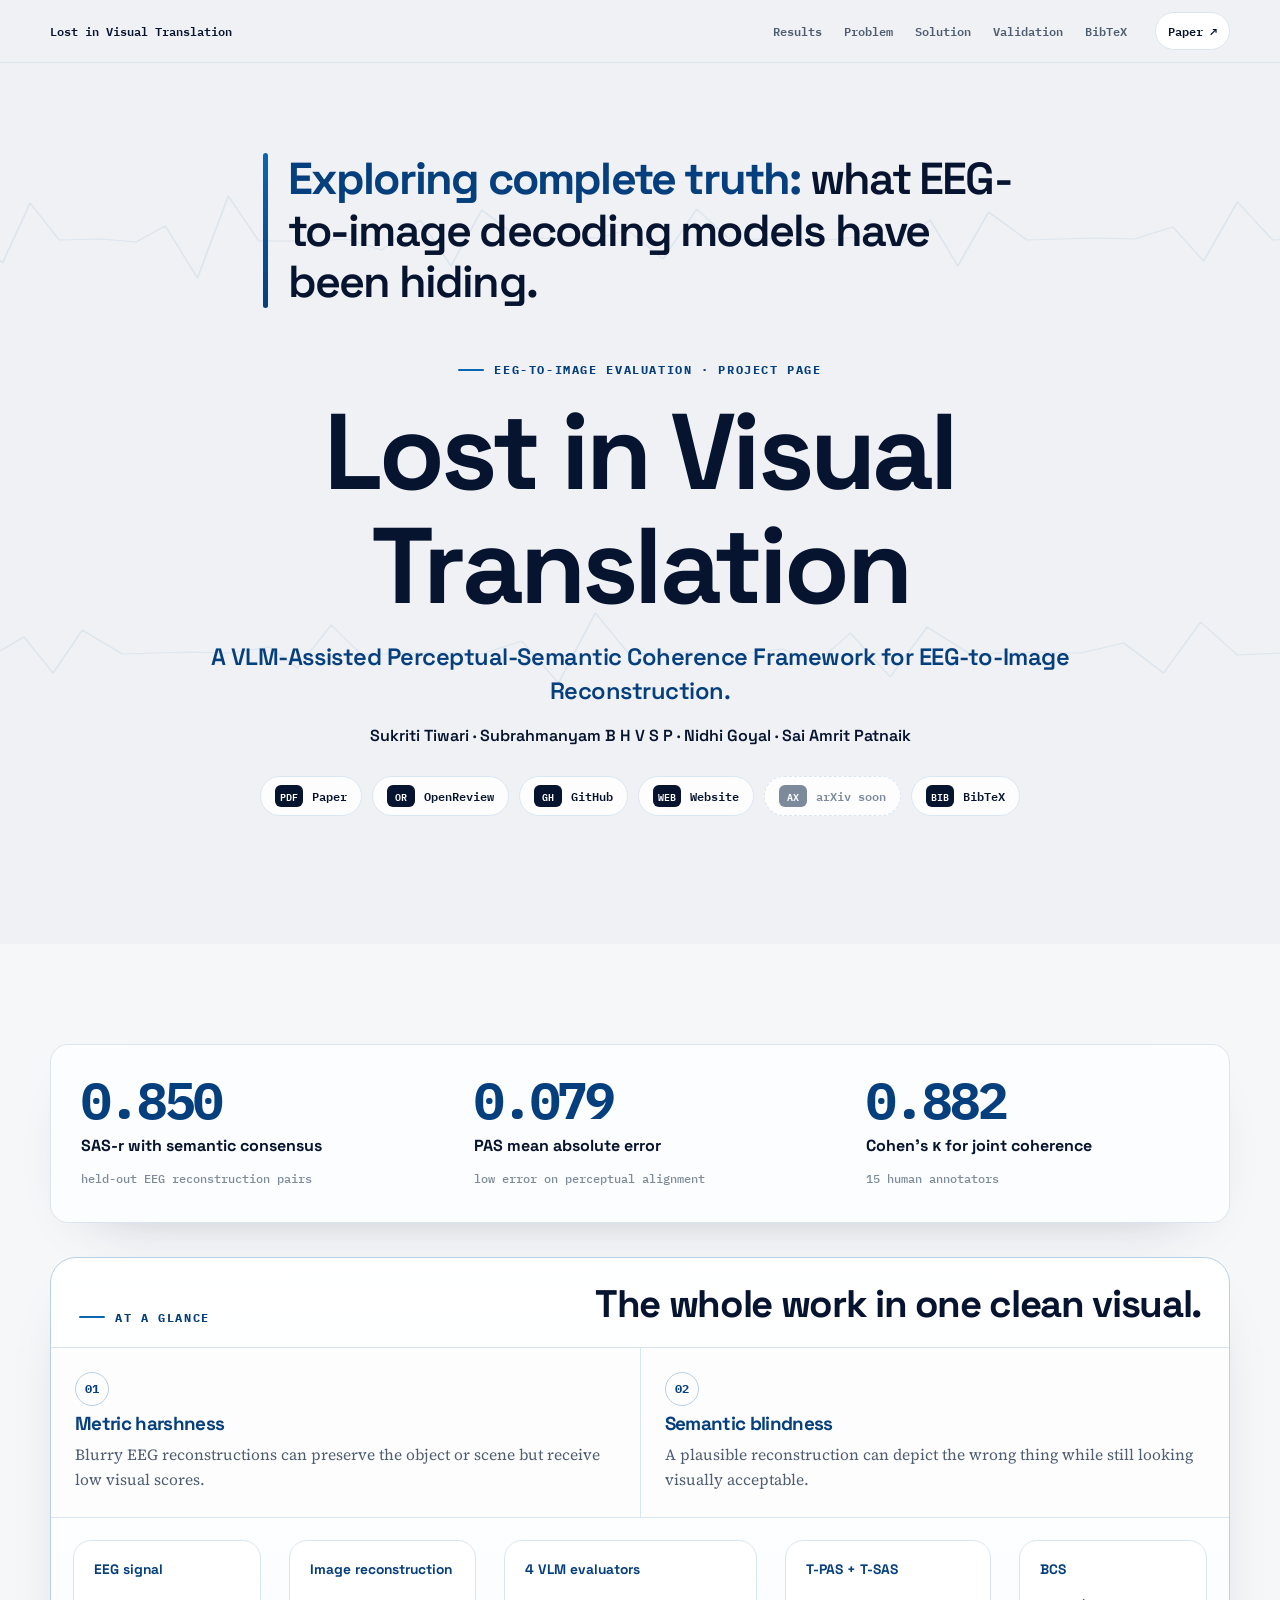
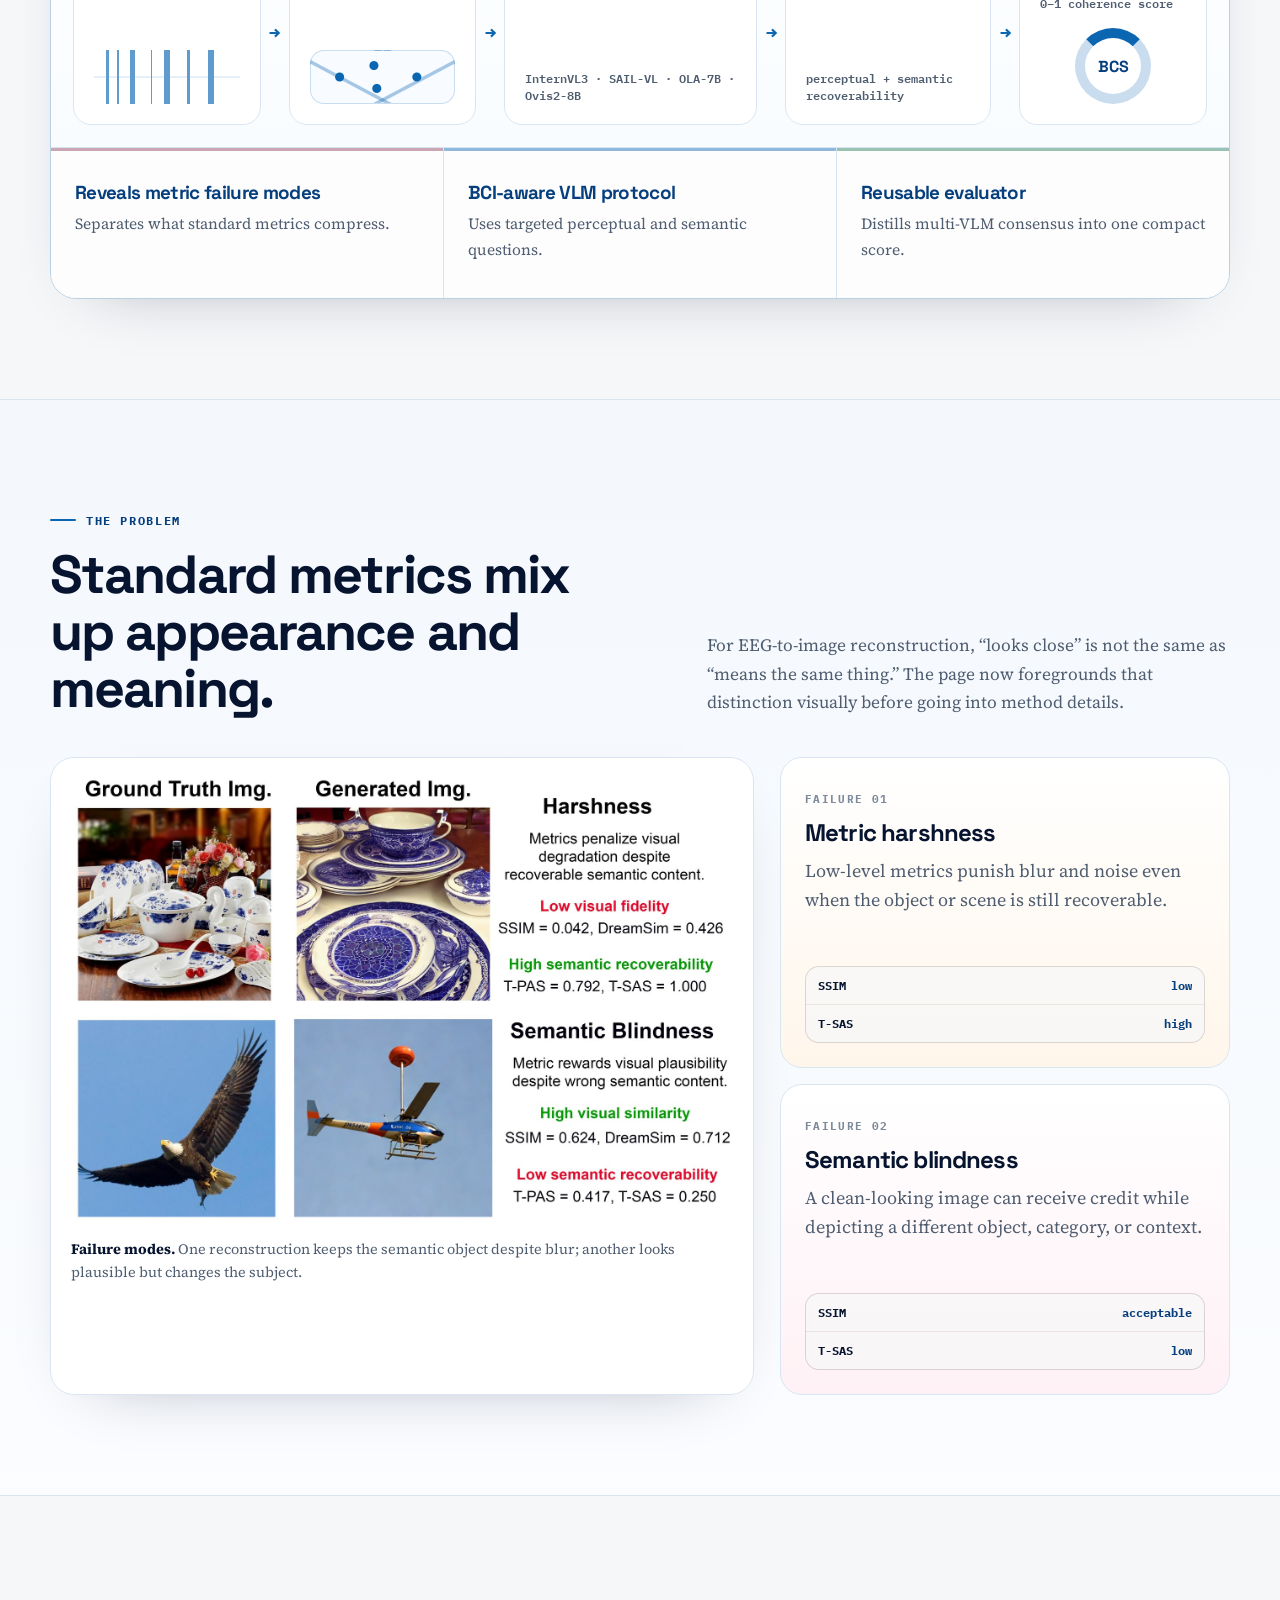
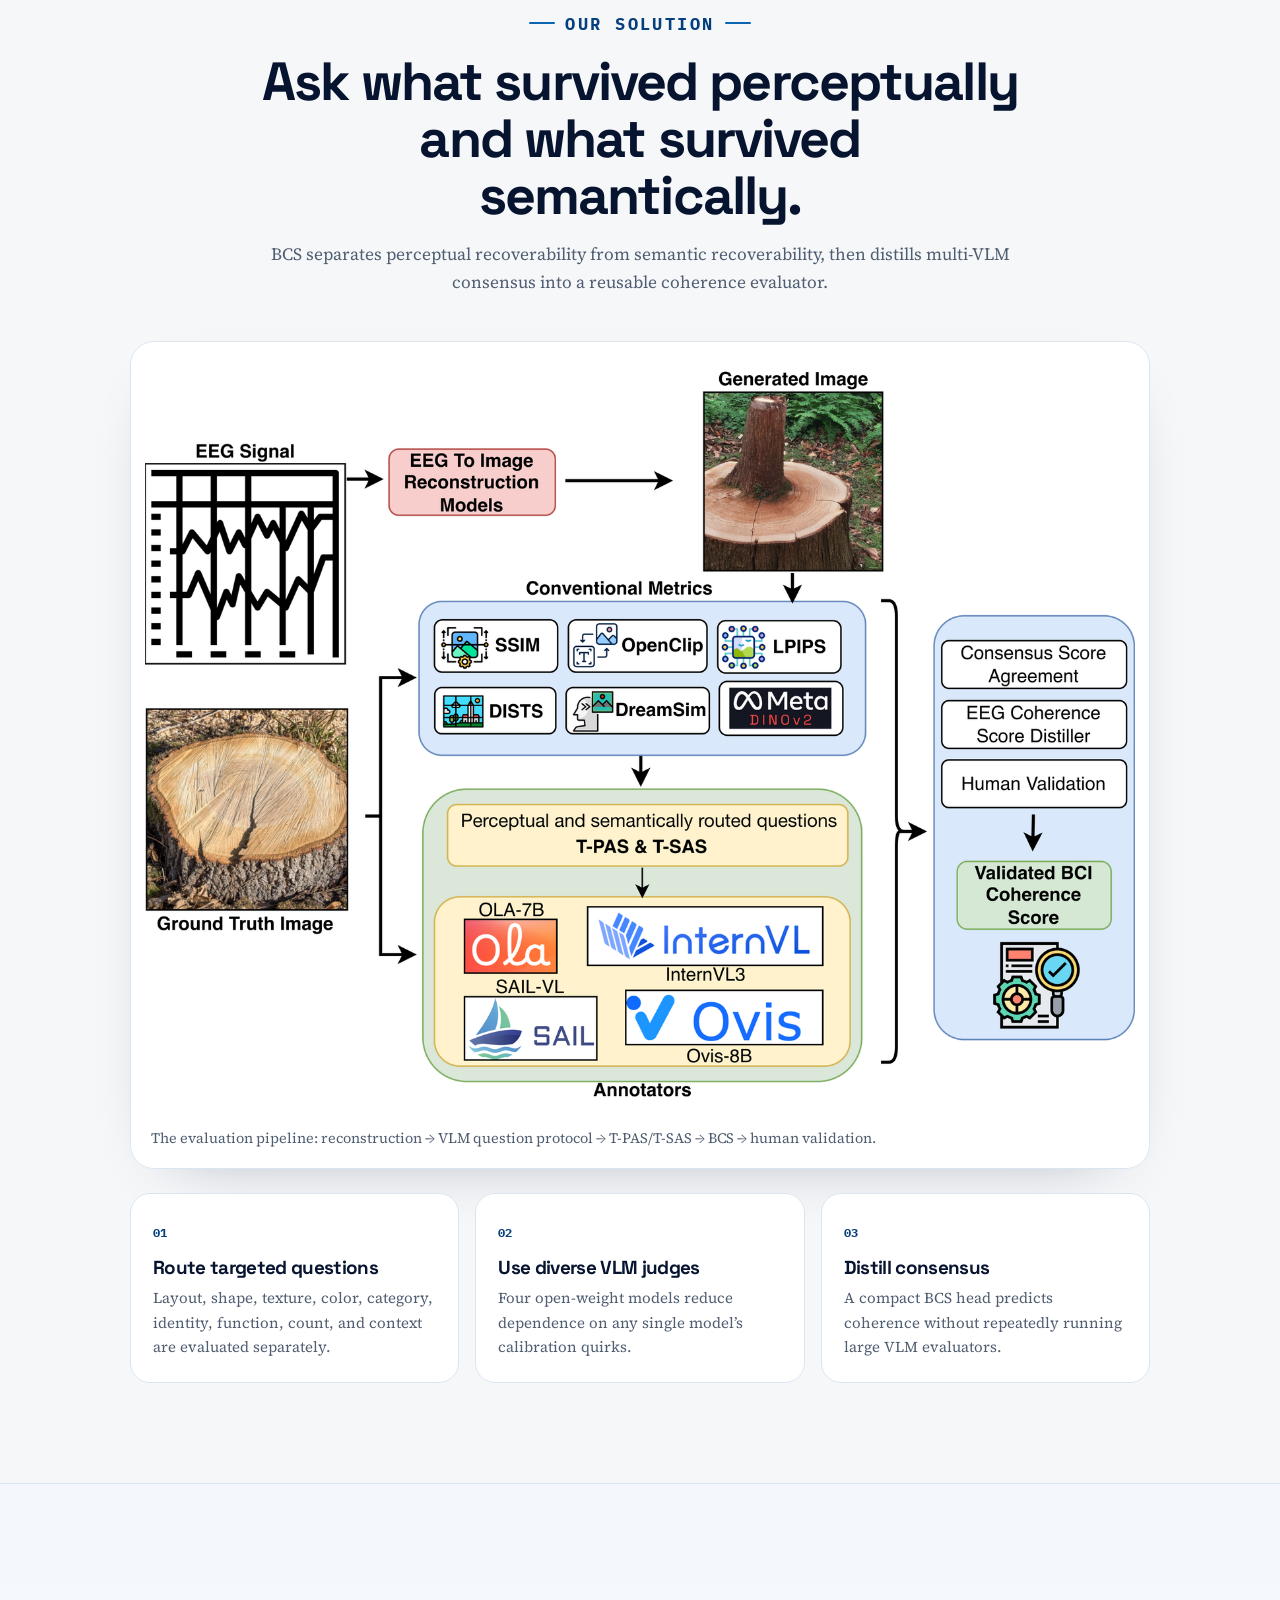
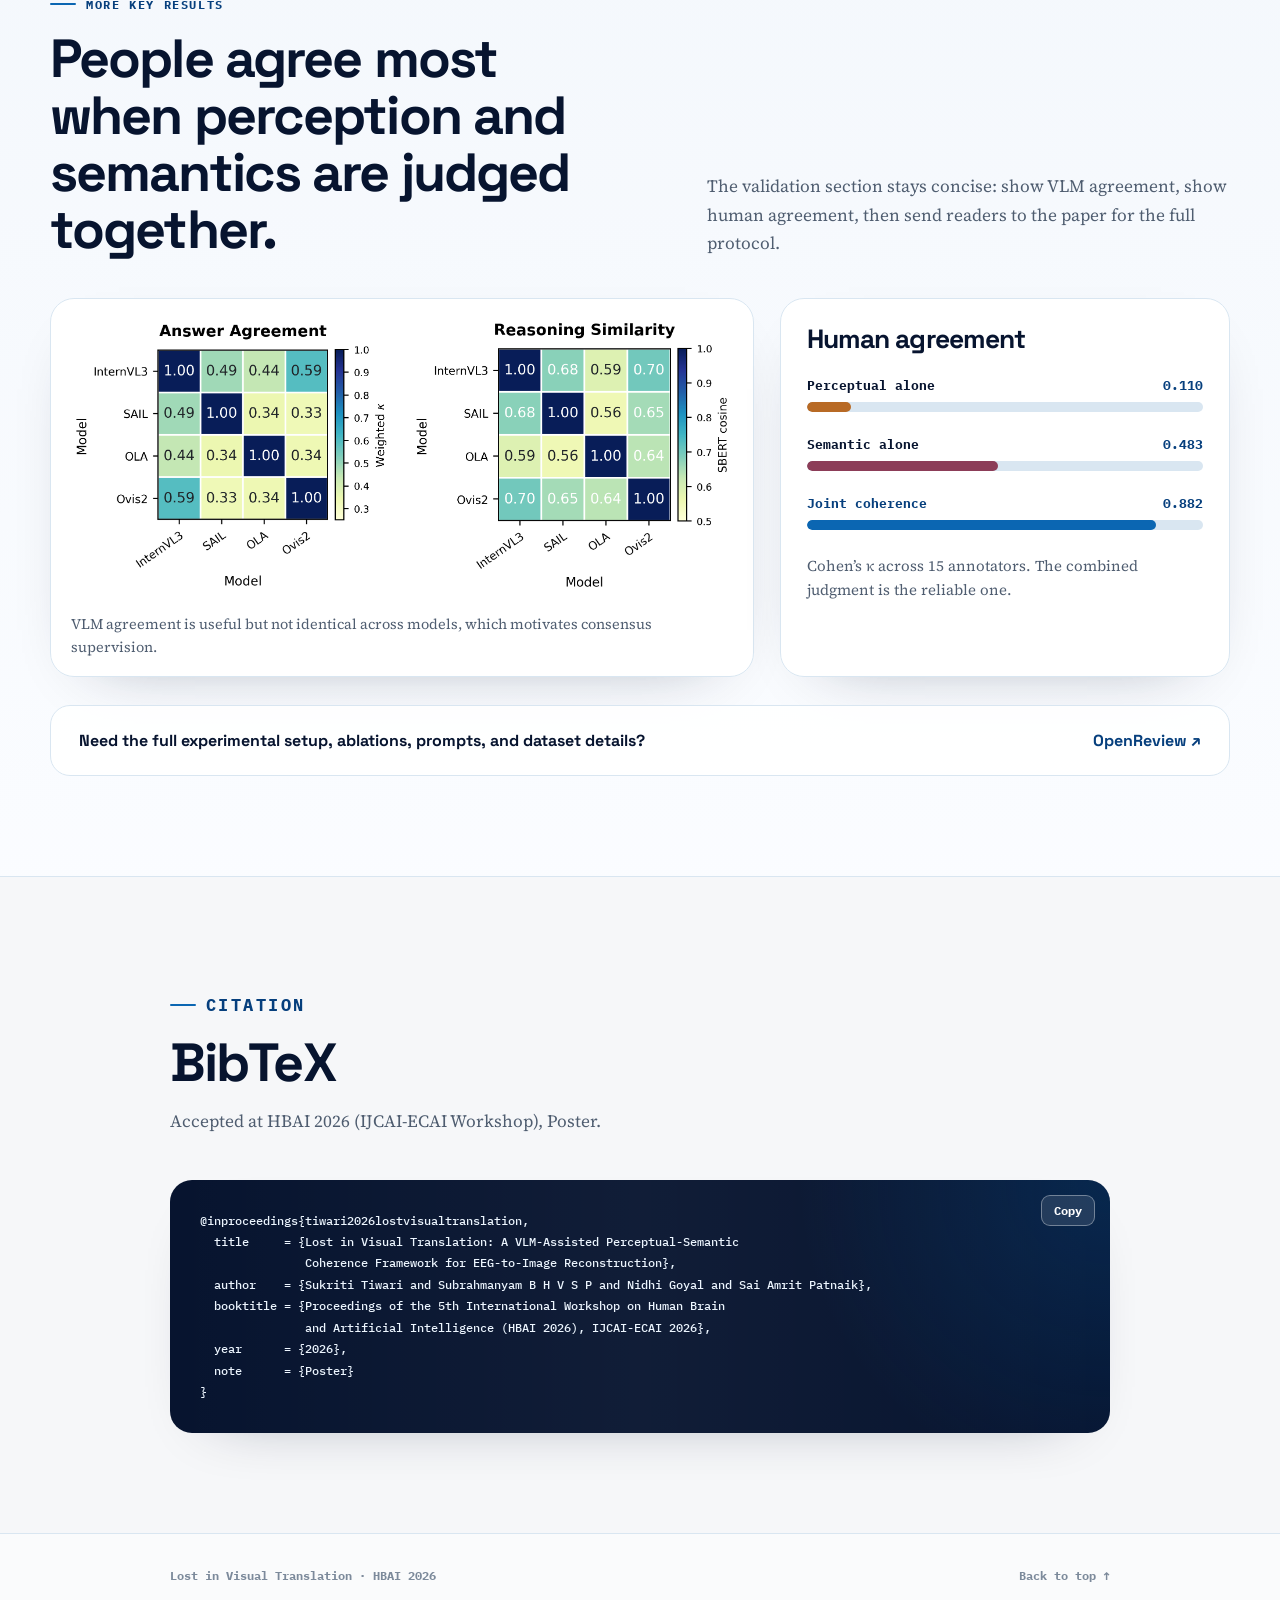
==== project-page/index.html @ 6340c1d2 "Move tagline to hero top" ====
<!doctype html>
<html lang="en">
<head>
  <meta charset="utf-8">
  <meta name="viewport" content="width=device-width, initial-scale=1">
  <title>Lost in Visual Translation</title>
  <meta name="description" content="A VLM-assisted perceptual-semantic coherence framework for EEG-to-image reconstruction evaluation.">
  <link rel="preconnect" href="https://fonts.googleapis.com">
  <link rel="preconnect" href="https://fonts.gstatic.com" crossorigin>
  <link href="https://fonts.googleapis.com/css2?family=Space+Grotesk:wght@500;600;700&family=Source+Serif+4:opsz,wght@8..60,400;8..60,600;8..60,700&family=IBM+Plex+Mono:wght@400;500;600&display=swap" rel="stylesheet">
  <link rel="stylesheet" href="style.css">
</head>
<body id="top">
<a class="skip-link" href="#main">Skip to content</a>

<div class="page-signal-bg" aria-hidden="true">
  <svg class="signal signal-a" viewBox="0 0 1800 260" preserveAspectRatio="none">
    <path d="M0 130 L30 132 L48 121 L68 155 L86 95 L105 132 L132 131 L155 134 L174 118 L195 170 L215 88 L235 133 L270 133 L292 131 L315 142 L340 112 L360 158 L380 102 L405 131 L435 130 L456 130 L475 122 L498 151 L520 101 L542 132 L580 130 L605 132 L632 128 L650 139 L672 112 L690 158 L710 104 L735 132 L780 130 L805 131 L830 119 L850 153 L872 94 L895 132 L920 130 L946 132 L970 126 L995 145 L1018 110 L1038 160 L1061 98 L1088 132 L1130 131 L1155 130 L1180 136 L1202 117 L1225 166 L1247 92 L1270 132 L1310 130 L1338 131 L1365 123 L1390 154 L1415 104 L1440 132 L1488 130 L1514 132 L1540 119 L1562 168 L1587 91 L1610 132 L1652 130 L1680 132 L1706 127 L1728 141 L1750 116 L1772 159 L1800 130" />
  </svg>
  <svg class="signal signal-b" viewBox="0 0 1800 260" preserveAspectRatio="none">
    <path d="M0 130 L36 129 L56 138 L82 115 L101 151 L120 108 L146 132 L190 130 L216 131 L242 125 L260 146 L282 103 L302 133 L350 130 L380 132 L406 119 L430 161 L454 91 L476 132 L512 130 L548 132 L576 127 L598 141 L620 111 L646 155 L670 105 L698 132 L742 130 L770 131 L798 121 L824 151 L848 100 L872 133 L915 130 L944 132 L972 124 L996 145 L1020 110 L1042 154 L1070 104 L1096 132 L1142 130 L1170 131 L1200 118 L1225 159 L1250 93 L1272 132 L1315 130 L1346 132 L1374 126 L1396 140 L1420 114 L1444 153 L1472 107 L1500 132 L1545 130 L1572 131 L1600 122 L1626 150 L1650 99 L1674 133 L1720 130 L1750 132 L1775 128 L1800 130" />
  </svg>
</div>

<header class="nav">
  <div class="nav-inner">
    <a class="nav-brand" href="#top">Lost in Visual Translation</a>
    <nav aria-label="Primary">
      <a href="#key-results">Results</a>
      <a href="#problem">Problem</a>
      <a href="#solution">Solution</a>
      <a href="#validation">Validation</a>
      <a href="#bibtex">BibTeX</a>
    </nav>
    <a class="nav-paper" href="paper.pdf" target="_blank" rel="noopener">Paper ↗</a>
  </div>
</header>

<main id="main">
  <section class="hero">
    <div class="wrap-wide hero-grid">
      <div class="hero-copy reveal">
        <div class="tagline">
          <span class="tagline-rule" aria-hidden="true"></span>
          <p><strong>Exploring complete truth:</strong> what EEG-to-image decoding models have been hiding.</p>
        </div>
        <p class="eyebrow">EEG-to-image evaluation · project page</p>
        <h1>Lost in Visual Translation</h1>
        <p class="subtitle">A VLM-Assisted Perceptual-Semantic Coherence Framework for EEG-to-Image Reconstruction.</p>
        <p class="authors">Sukriti Tiwari · Subrahmanyam B H V S P · Nidhi Goyal · Sai Amrit Patnaik</p>
        <div class="link-row" aria-label="Publication links">
          <a href="paper.pdf" target="_blank" rel="noopener"><span>PDF</span> Paper</a>
          <a href="https://openreview.net/forum?id=vVEQUYVaLu&amp;noteId=vVEQUYVaLu" target="_blank" rel="noopener"><span>OR</span> OpenReview</a>
          <a href="https://github.com/Sukt03/bci-coherence-score" target="_blank" rel="noopener"><span>GH</span> GitHub</a>
          <a href="https://sukt03.github.io/BCS/" target="_blank" rel="noopener"><span>WEB</span> Website</a>
          <span class="link-pending" title="arXiv link pending"><span>AX</span> arXiv soon</span>
          <a href="#bibtex"><span>BIB</span> BibTeX</a>
        </div>
      </div>
    </div>
  </section>

  <section id="key-results" class="section-white">
    <div class="wrap-wide">
      <div class="result-grid reveal">
        <article>
          <strong>0.850</strong>
          <span>SAS-r with semantic consensus</span>
          <small>held-out EEG reconstruction pairs</small>
        </article>
        <article>
          <strong>0.079</strong>
          <span>PAS mean absolute error</span>
          <small>low error on perceptual alignment</small>
        </article>
        <article>
          <strong>0.882</strong>
          <span>Cohen’s κ for joint coherence</span>
          <small>15 human annotators</small>
        </article>
      </div>

      <div class="summary-board reveal" aria-label="Poster-style summary of the work">
        <div class="board-title">
          <p class="eyebrow">At a glance</p>
          <h2>The whole work in one clean visual.</h2>
        </div>

        <div class="issue-strip">
          <article>
            <span class="board-number">01</span>
            <h3>Metric harshness</h3>
            <p>Blurry EEG reconstructions can preserve the object or scene but receive low visual scores.</p>
          </article>
          <article>
            <span class="board-number">02</span>
            <h3>Semantic blindness</h3>
            <p>A plausible reconstruction can depict the wrong thing while still looking visually acceptable.</p>
          </article>
        </div>

        <div class="flow-strip">
          <article>
            <span>EEG signal</span>
            <b class="wave-icon" aria-hidden="true"></b>
          </article>
          <i aria-hidden="true">→</i>
          <article>
            <span>Image reconstruction</span>
            <b class="node-icon" aria-hidden="true"></b>
          </article>
          <i aria-hidden="true">→</i>
          <article>
            <span>4 VLM evaluators</span>
            <b>InternVL3 · SAIL-VL · OLA-7B · Ovis2-8B</b>
          </article>
          <i aria-hidden="true">→</i>
          <article>
            <span>T-PAS + T-SAS</span>
            <b>perceptual + semantic recoverability</b>
          </article>
          <i aria-hidden="true">→</i>
          <article class="score-card">
            <span>BCS</span>
            <b>0–1 coherence score</b>
          </article>
        </div>

        <div class="contribution-strip">
          <article><h3>Reveals metric failure modes</h3><p>Separates what standard metrics compress.</p></article>
          <article><h3>BCI-aware VLM protocol</h3><p>Uses targeted perceptual and semantic questions.</p></article>
          <article><h3>Reusable evaluator</h3><p>Distills multi-VLM consensus into one compact score.</p></article>
        </div>
      </div>
    </div>
  </section>

  <section id="problem" class="section-soft">
    <div class="wrap-wide">
      <div class="split-head reveal">
        <div>
          <p class="eyebrow">The problem</p>
          <h2>Standard metrics mix up appearance and meaning.</h2>
        </div>
        <p>For EEG-to-image reconstruction, “looks close” is not the same as “means the same thing.” The page now foregrounds that distinction visually before going into method details.</p>
      </div>

      <div class="problem-layout reveal">
        <figure class="paper-figure">
          <img src="figure1_failure_modes.jpg" alt="Examples of metric harshness and semantic blindness in EEG-to-image reconstruction.">
          <figcaption><strong>Failure modes.</strong> One reconstruction keeps the semantic object despite blur; another looks plausible but changes the subject.</figcaption>
        </figure>

        <div class="failure-cards">
          <article class="failure-card harsh">
            <span>Failure 01</span>
            <h3>Metric harshness</h3>
            <p>Low-level metrics punish blur and noise even when the object or scene is still recoverable.</p>
            <dl><div><dt>SSIM</dt><dd>low</dd></div><div><dt>T-SAS</dt><dd>high</dd></div></dl>
          </article>
          <article class="failure-card blind">
            <span>Failure 02</span>
            <h3>Semantic blindness</h3>
            <p>A clean-looking image can receive credit while depicting a different object, category, or context.</p>
            <dl><div><dt>SSIM</dt><dd>acceptable</dd></div><div><dt>T-SAS</dt><dd>low</dd></div></dl>
          </article>
        </div>
      </div>
    </div>
  </section>

  <section id="solution" class="section-white">
    <div class="wrap-wide">
      <div class="section-head center reveal">
        <p class="eyebrow">Our solution</p>
        <h2>Ask what survived perceptually and what survived semantically.</h2>
        <p>BCS separates perceptual recoverability from semantic recoverability, then distills multi-VLM consensus into a reusable coherence evaluator.</p>
      </div>

      <figure class="paper-figure pipeline reveal">
        <img src="figure2_pipeline.png" alt="BCS pipeline from EEG-to-image reconstruction to VLM evaluation and distilled coherence score.">
        <figcaption>The evaluation pipeline: reconstruction → VLM question protocol → T-PAS/T-SAS → BCS → human validation.</figcaption>
      </figure>

      <ol class="method-steps reveal">
        <li>
          <span>01</span>
          <h3>Route targeted questions</h3>
          <p>Layout, shape, texture, color, category, identity, function, count, and context are evaluated separately.</p>
        </li>
        <li>
          <span>02</span>
          <h3>Use diverse VLM judges</h3>
          <p>Four open-weight models reduce dependence on any single model’s calibration quirks.</p>
        </li>
        <li>
          <span>03</span>
          <h3>Distill consensus</h3>
          <p>A compact BCS head predicts coherence without repeatedly running large VLM evaluators.</p>
        </li>
      </ol>
    </div>
  </section>

  <section id="validation" class="section-soft">
    <div class="wrap-wide">
      <div class="split-head reveal">
        <div>
          <p class="eyebrow">More key results</p>
          <h2>People agree most when perception and semantics are judged together.</h2>
        </div>
        <p>The validation section stays concise: show VLM agreement, show human agreement, then send readers to the paper for the full protocol.</p>
      </div>

      <div class="validation-layout reveal">
        <figure class="paper-figure">
          <img src="figure3_vlm_agreement.png" alt="Agreement and rationale similarity among four VLM evaluators.">
          <figcaption>VLM agreement is useful but not identical across models, which motivates consensus supervision.</figcaption>
        </figure>

        <div class="agreement-card">
          <h3>Human agreement</h3>
          <div class="bar-row">
            <span>Perceptual alone</span>
            <b>0.110</b>
            <i style="--w:11%;--c:var(--static)"></i>
          </div>
          <div class="bar-row">
            <span>Semantic alone</span>
            <b>0.483</b>
            <i style="--w:48.3%;--c:var(--error)"></i>
          </div>
          <div class="bar-row best">
            <span>Joint coherence</span>
            <b>0.882</b>
            <i style="--w:88.2%;--c:var(--signal)"></i>
          </div>
          <p>Cohen’s κ across 15 annotators. The combined judgment is the reliable one.</p>
        </div>
      </div>

      <a class="paper-cta reveal" href="https://openreview.net/forum?id=vVEQUYVaLu&amp;noteId=vVEQUYVaLu" target="_blank" rel="noopener">
        <span>Need the full experimental setup, ablations, prompts, and dataset details?</span>
        <strong>OpenReview ↗</strong>
      </a>
    </div>
  </section>

  <section id="bibtex" class="section-white">
    <div class="wrap">
      <div class="section-head reveal">
        <p class="eyebrow">Citation</p>
        <h2>BibTeX</h2>
        <p>Accepted at HBAI 2026 (IJCAI-ECAI Workshop), Poster.</p>
      </div>
      <div class="bibtex reveal">
        <button type="button" data-copy-bibtex>Copy</button>
        <pre id="bibtex-source">@inproceedings{tiwari2026lostvisualtranslation,
  title     = {Lost in Visual Translation: A VLM-Assisted Perceptual-Semantic
               Coherence Framework for EEG-to-Image Reconstruction},
  author    = {Sukriti Tiwari and Subrahmanyam B H V S P and Nidhi Goyal and Sai Amrit Patnaik},
  booktitle = {Proceedings of the 5th International Workshop on Human Brain
               and Artificial Intelligence (HBAI 2026), IJCAI-ECAI 2026},
  year      = {2026},
  note      = {Poster}
}</pre>
      </div>
    </div>
  </section>
</main>

<footer>
  <div class="wrap">
    <p>Lost in Visual Translation · HBAI 2026</p>
    <a href="#top">Back to top ↑</a>
  </div>
</footer>

<script src="script.js"></script>
</body>
</html>
---- project-page/style.css ----
:root {
  --paper: #eff1f4;
  --surface: #ffffff;
  --soft: #f4f8fc;
  --soft-2: #edf5fb;
  --ink: #07142f;
  --muted: #4f5d70;
  --faint: #7c8a9b;
  --line: #d9e6f1;
  --line-strong: #b8d0e3;
  --signal: #0b66b2;
  --signal-dark: #063f7d;
  --signal-soft: #e7f3fb;
  --static: #b86a25;
  --static-soft: #fff6eb;
  --error: #8c3d58;
  --error-soft: #fff1f5;
  --green: #1f7a58;
  --green-soft: #eefaf5;
  --display: "Space Grotesk", sans-serif;
  --body: "Source Serif 4", serif;
  --mono: "IBM Plex Mono", monospace;
  --radius: 18px;
  --radius-sm: 12px;
  --shadow: 0 22px 65px -46px rgba(7, 20, 47, .45);
}

*,
*::before,
*::after {
  box-sizing: border-box;
}

html {
  scroll-behavior: smooth;
}

body {
  margin: 0;
  position: relative;
  min-height: 100vh;
  background: var(--paper);
  color: var(--ink);
  font: 18px/1.65 var(--body);
  -webkit-font-smoothing: antialiased;
}

body::before {
  content: none;
  position: fixed;
  inset: 0;
  z-index: 0;
  pointer-events: none;
  background-image:
    linear-gradient(rgba(11, 102, 178, .035) 1px, transparent 1px),
    linear-gradient(90deg, rgba(11, 102, 178, .028) 1px, transparent 1px);
  background-size: 72px 72px;
  mask-image: linear-gradient(180deg, rgba(0, 0, 0, .85), rgba(0, 0, 0, .15));
}

a {
  color: inherit;
}

p {
  margin: 0 0 1em;
  color: var(--muted);
}

h1,
h2,
h3 {
  margin: 0;
  color: var(--ink);
  font-family: var(--display);
  line-height: 1.06;
  letter-spacing: -.035em;
}

h2 {
  font-size: clamp(2rem, 4.2vw, 3.45rem);
}

h3 {
  font-size: 1.18rem;
}

strong {
  color: inherit;
}

::selection {
  background: var(--signal);
  color: #fff;
}

.wrap,
.wrap-wide {
  width: min(100% - 48px, 940px);
  margin-inline: auto;
}

.wrap-wide {
  width: min(100% - 48px, 1180px);
}

.skip-link {
  position: absolute;
  left: -999px;
  top: 12px;
  z-index: 100;
  padding: 9px 13px;
  border-radius: 9px;
  background: var(--ink);
  color: #fff;
  font: 600 .76rem var(--mono);
  text-decoration: none;
}

.skip-link:focus {
  left: 12px;
}

.page-signal-bg {
  position: fixed;
  inset: 0;
  z-index: 0;
  overflow: hidden;
  pointer-events: none;
}

main,
footer {
  position: relative;
  z-index: 1;
}

.page-signal-bg .signal {
  position: absolute;
  left: -8%;
  width: 216%;
  height: 260px;
  fill: none;
  stroke: var(--signal);
  stroke-width: 1.15;
  stroke-linecap: round;
  stroke-linejoin: round;
  opacity: .075;
  filter: drop-shadow(0 0 8px rgba(11, 102, 178, .05));
}

.signal-a {
  top: 12%;
  animation: signal-drift 42s linear infinite;
}

.signal-b {
  top: 58%;
  animation: signal-drift 64s linear infinite reverse;
  opacity: .052;
}

@keyframes signal-drift {
  from {
    transform: translateX(0);
  }
  to {
    transform: translateX(-42%);
  }
}

.nav {
  position: sticky;
  top: 0;
  z-index: 40;
  border-bottom: 1px solid rgba(217, 230, 241, .9);
  background: rgba(239, 241, 244, .88);
  backdrop-filter: blur(18px);
  -webkit-backdrop-filter: blur(18px);
}

.nav-inner {
  width: min(100% - 48px, 1180px);
  height: 62px;
  margin: auto;
  display: flex;
  align-items: center;
  gap: 28px;
}

.nav-brand,
.nav nav a,
.nav-paper {
  font: 600 .76rem var(--mono);
  text-decoration: none;
}

.nav-brand {
  margin-right: auto;
  color: var(--ink);
  white-space: nowrap;
}

.nav nav {
  display: flex;
  gap: 22px;
}

.nav nav a {
  color: var(--muted);
}

.nav nav a:hover,
.nav-paper:hover {
  color: var(--signal-dark);
}

.nav-paper {
  padding: 8px 12px;
  border: 1px solid var(--line);
  border-radius: 999px;
  background: #fff;
  color: var(--ink);
}

section {
  padding: 100px 0;
}

.section-white {
  position: relative;
  background: rgba(255, 255, 255, .42);
}

.section-soft {
  position: relative;
  background: linear-gradient(180deg, rgba(244, 248, 252, .92), rgba(251, 253, 255, .92));
  border-block: 1px solid var(--line);
}

.eyebrow {
  display: inline-flex;
  align-items: center;
  gap: 10px;
  margin: 0 0 18px;
  color: var(--signal-dark);
  font: 700 .72rem var(--mono);
  letter-spacing: .14em;
  text-transform: uppercase;
}

.eyebrow::before {
  content: "";
  width: 26px;
  height: 2px;
  border-radius: 999px;
  background: var(--signal);
}

.section-head {
  max-width: 760px;
  margin-bottom: 44px;
}

.section-head.center {
  margin-inline: auto;
  text-align: center;
}

.section-head.center .eyebrow {
  justify-content: center;
}

.section-head.center .eyebrow::after {
  content: "";
  width: 26px;
  height: 2px;
  border-radius: 999px;
  background: var(--signal);
}

.section-head p {
  margin-top: 16px;
  font-size: 1.08rem;
}

.hero {
  position: relative;
  overflow: hidden;
  padding: 90px 0 92px;
  background: transparent;
}

.hero::before {
  content: none;
  position: absolute;
  inset: 26px 0 auto;
  height: 210px;
  background:
    linear-gradient(90deg, transparent, rgba(11, 102, 178, .12), transparent),
    repeating-linear-gradient(90deg, transparent 0 28px, rgba(11, 102, 178, .08) 29px, transparent 30px);
  opacity: .25;
  transform: skewY(-2deg);
}

.hero-grid {
  position: relative;
  z-index: 1;
  display: grid;
  grid-template-columns: 1fr;
  gap: 0;
  align-items: center;
}

.hero-copy {
  max-width: 1060px;
  margin: 0 auto;
  text-align: center;
}

.hero h1 {
  max-width: 900px;
  margin: 0 auto;
  font-size: clamp(3.15rem, 8.4vw, 7rem);
}

.subtitle {
  max-width: 860px;
  margin: 18px auto 16px;
  color: var(--signal-dark);
  font: 600 clamp(1.08rem, 2.3vw, 1.48rem)/1.42 var(--display);
  letter-spacing: -.02em;
}

.authors {
  margin: 0 0 4px;
  color: var(--ink);
  font: 600 1rem/1.5 var(--display);
}

.link-row {
  display: flex;
  flex-wrap: wrap;
  justify-content: center;
  gap: 10px;
  margin: 28px 0 36px;
}

.link-row a,
.link-row > span {
  display: inline-flex;
  align-items: center;
  gap: 9px;
  min-height: 39px;
  padding: 8px 14px;
  border: 1px solid var(--line);
  border-radius: 999px;
  background: rgba(255, 255, 255, .86);
  color: var(--ink);
  font: 600 .75rem var(--mono);
  text-decoration: none;
  transition: transform .16s ease, border-color .16s ease, box-shadow .16s ease;
}

.link-row a:hover {
  border-color: var(--signal);
  box-shadow: 0 12px 24px -22px rgba(6, 63, 125, .8);
  transform: translateY(-1px);
}

.link-row span span,
.link-row a span {
  display: inline-flex;
  align-items: center;
  justify-content: center;
  min-width: 28px;
  padding: 2px 5px;
  border-radius: 6px;
  background: var(--ink);
  color: #fff;
  font-size: .61rem;
}

.link-row .link-pending {
  border-style: dashed;
  color: var(--faint);
}

.link-row .link-pending span {
  background: #7c8a9b;
}

.tagline {
  display: grid;
  grid-template-columns: 5px minmax(0, 730px);
  gap: 20px;
  align-items: stretch;
  justify-content: center;
  margin: 0 auto 42px;
  text-align: left;
}

.tagline-rule {
  border-radius: 999px;
  background: linear-gradient(180deg, var(--signal), var(--signal-dark));
}

.tagline p {
  margin: 0;
  color: var(--ink);
  font: 600 clamp(1.6rem, 3.5vw, 2.9rem)/1.15 var(--display);
  letter-spacing: -.04em;
}

.tagline strong {
  color: var(--signal-dark);
}

.hero-panel {
  position: relative;
  overflow: hidden;
  padding: 26px;
  border: 1px solid var(--line);
  border-radius: 28px;
  background:
    linear-gradient(180deg, rgba(255, 255, 255, .96), rgba(244, 248, 252, .86)),
    radial-gradient(circle at 80% 0%, rgba(11, 102, 178, .12), transparent 36%);
  box-shadow: var(--shadow);
}

.hero-panel::after {
  content: "";
  position: absolute;
  right: -52px;
  top: -44px;
  width: 178px;
  height: 178px;
  border-radius: 50%;
  border: 1px solid rgba(11, 102, 178, .2);
  background:
    radial-gradient(circle at 50% 50%, rgba(11, 102, 178, .55) 0 3px, transparent 4px),
    radial-gradient(circle at 30% 24%, rgba(11, 102, 178, .35) 0 2px, transparent 3px),
    radial-gradient(circle at 68% 28%, rgba(11, 102, 178, .35) 0 2px, transparent 3px),
    radial-gradient(circle at 28% 70%, rgba(11, 102, 178, .3) 0 2px, transparent 3px),
    radial-gradient(circle at 72% 72%, rgba(11, 102, 178, .3) 0 2px, transparent 3px);
  opacity: .46;
}

.hero-panel h2 {
  position: relative;
  margin-top: 22px;
  font-size: 1.62rem;
}

.hero-panel p {
  position: relative;
  margin-top: 10px;
}

.mini-signal {
  position: relative;
  display: grid;
  gap: 9px;
  width: 180px;
}

.mini-signal span {
  height: 12px;
  background:
    linear-gradient(90deg, transparent 0 5%, var(--signal) 5% 7%, transparent 7% 12%, var(--signal) 12% 13%, transparent 13% 20%, var(--signal) 20% 23%, transparent 23% 33%, var(--signal) 33% 35%, transparent 35% 47%, var(--signal) 47% 50%, transparent 50% 64%, var(--signal) 64% 66%, transparent 66% 78%, var(--signal) 78% 82%, transparent 82%);
  opacity: .58;
  animation: pulse-line 2.7s ease-in-out infinite;
}

.mini-signal span:nth-child(2) {
  animation-delay: .25s;
  opacity: .4;
}

.mini-signal span:nth-child(3) {
  animation-delay: .5s;
  opacity: .28;
}

@keyframes pulse-line {
  0%, 100% {
    transform: translateX(0);
  }
  50% {
    transform: translateX(10px);
  }
}

.hero-metrics {
  position: relative;
  display: grid;
  gap: 1px;
  margin: 24px 0 0;
  overflow: hidden;
  border: 1px solid var(--line);
  border-radius: 18px;
  background: var(--line);
}

.hero-metrics div {
  padding: 15px;
  background: rgba(255, 255, 255, .9);
}

.hero-metrics dt {
  margin: 0;
  color: var(--signal-dark);
  font: 700 1.35rem var(--mono);
}

.hero-metrics dd {
  margin: 3px 0 0;
  color: var(--muted);
  font: 600 .8rem/1.35 var(--display);
}

.result-grid {
  display: grid;
  grid-template-columns: repeat(3, minmax(0, 1fr));
  overflow: hidden;
  margin-bottom: 34px;
  border: 1px solid var(--line);
  border-radius: var(--radius);
  background: var(--line);
  box-shadow: var(--shadow);
}

.result-grid article {
  padding: 30px;
  background: rgba(255, 255, 255, .92);
}

.result-grid strong {
  display: block;
  color: var(--signal-dark);
  font: 700 clamp(2rem, 4vw, 3.25rem)/1 var(--mono);
  letter-spacing: -.06em;
}

.result-grid span {
  display: block;
  margin: 10px 0 6px;
  color: var(--ink);
  font: 700 1rem/1.25 var(--display);
}

.result-grid small {
  color: var(--faint);
  font: 500 .72rem/1.45 var(--mono);
}

.summary-board {
  overflow: hidden;
  border: 1px solid var(--line-strong);
  border-radius: 26px;
  background:
    linear-gradient(180deg, rgba(255, 255, 255, .98), rgba(247, 251, 255, .98)),
    linear-gradient(90deg, transparent, rgba(11, 102, 178, .06), transparent);
  box-shadow: var(--shadow);
}

.board-title {
  display: flex;
  align-items: end;
  justify-content: space-between;
  gap: 24px;
  padding: 26px 28px 22px;
  border-bottom: 1px solid var(--line);
}

.board-title .eyebrow {
  margin-bottom: 0;
}

.board-title h2 {
  max-width: 620px;
  margin-left: auto;
  text-align: right;
  font-size: clamp(1.6rem, 3vw, 2.55rem);
}

.issue-strip,
.contribution-strip {
  display: grid;
  grid-template-columns: repeat(2, minmax(0, 1fr));
  gap: 1px;
  background: var(--line);
  border-bottom: 1px solid var(--line);
}

.issue-strip article,
.contribution-strip article {
  min-height: 150px;
  padding: 24px;
  background: rgba(255, 255, 255, .94);
}

.issue-strip h3,
.contribution-strip h3 {
  margin: 8px 0 8px;
  color: var(--signal-dark);
}

.issue-strip p,
.contribution-strip p {
  margin: 0;
  font-size: .97rem;
}

.board-number {
  display: inline-flex;
  align-items: center;
  justify-content: center;
  width: 34px;
  height: 34px;
  border: 1px solid var(--line-strong);
  border-radius: 50%;
  color: var(--signal-dark);
  font: 700 .72rem var(--mono);
}

.flow-strip {
  display: grid;
  grid-template-columns: 1fr 28px 1fr 28px 1.35fr 28px 1.1fr 28px 1fr;
  gap: 0;
  align-items: stretch;
  padding: 22px;
  border-bottom: 1px solid var(--line);
}

.flow-strip article {
  min-height: 148px;
  display: flex;
  flex-direction: column;
  justify-content: space-between;
  gap: 16px;
  padding: 20px;
  border: 1px solid var(--line);
  border-radius: 18px;
  background: #fff;
}

.flow-strip > i {
  display: grid;
  place-items: center;
  color: var(--signal);
  font: 700 1.2rem var(--mono);
  font-style: normal;
}

.flow-strip span {
  color: var(--signal-dark);
  font: 700 .86rem/1.3 var(--display);
}

.flow-strip b {
  color: var(--muted);
  font: 600 .74rem/1.45 var(--mono);
}

.score-card {
  background:
    radial-gradient(circle at 50% 82%, rgba(11, 102, 178, .08), transparent 34%),
    #fff;
}

.score-card::after {
  content: "BCS";
  align-self: center;
  display: grid;
  place-items: center;
  width: 76px;
  height: 76px;
  border: 10px solid rgba(11, 102, 178, .22);
  border-top-color: var(--signal);
  border-radius: 50%;
  color: var(--signal-dark);
  font: 800 1rem var(--display);
}

.wave-icon,
.node-icon {
  display: block;
  height: 54px;
}

.wave-icon {
  background:
    linear-gradient(90deg, transparent 0 8%, var(--signal) 8% 10%, transparent 10% 16%, var(--signal) 16% 17%, transparent 17% 25%, var(--signal) 25% 28%, transparent 28% 39%, var(--signal) 39% 40%, transparent 40% 48%, var(--signal) 48% 52%, transparent 52% 64%, var(--signal) 64% 66%, transparent 66% 78%, var(--signal) 78% 82%, transparent 82%),
    linear-gradient(180deg, transparent 48%, rgba(11, 102, 178, .16) 49% 51%, transparent 52%);
  opacity: .65;
}

.node-icon {
  position: relative;
  border: 1px solid rgba(11, 102, 178, .2);
  border-radius: 14px;
  background:
    radial-gradient(circle at 20% 50%, var(--signal) 0 4px, transparent 5px),
    radial-gradient(circle at 44% 28%, var(--signal) 0 4px, transparent 5px),
    radial-gradient(circle at 46% 72%, var(--signal) 0 4px, transparent 5px),
    radial-gradient(circle at 74% 50%, var(--signal) 0 4px, transparent 5px),
    linear-gradient(28deg, transparent 30%, rgba(11, 102, 178, .35) 31% 33%, transparent 34%),
    linear-gradient(-28deg, transparent 30%, rgba(11, 102, 178, .35) 31% 33%, transparent 34%),
    #f8fbff;
}

.contribution-strip {
  grid-template-columns: repeat(3, minmax(0, 1fr));
  border-bottom: 0;
}

.contribution-strip article:nth-child(1) {
  border-top: 3px solid rgba(140, 61, 88, .45);
}

.contribution-strip article:nth-child(2) {
  border-top: 3px solid rgba(11, 102, 178, .45);
}

.contribution-strip article:nth-child(3) {
  border-top: 3px solid rgba(31, 122, 88, .45);
}

.split-head {
  display: grid;
  grid-template-columns: minmax(0, .95fr) minmax(0, .85fr);
  gap: 72px;
  align-items: end;
  margin-bottom: 40px;
}

.split-head > p {
  margin: 0;
  font-size: 1.08rem;
}

.problem-layout,
.validation-layout {
  display: grid;
  grid-template-columns: minmax(0, 1.22fr) minmax(310px, .78fr);
  gap: 26px;
  align-items: stretch;
}

figure {
  margin: 0;
}

.paper-figure {
  overflow: hidden;
  padding: 14px;
  border: 1px solid var(--line);
  border-radius: 24px;
  background: rgba(255, 255, 255, .92);
  box-shadow: var(--shadow);
}

.paper-figure img {
  display: block;
  width: 100%;
  height: auto;
  border-radius: 14px;
}

.paper-figure figcaption {
  padding: 14px 6px 4px;
  color: var(--muted);
  font-size: .9rem;
  line-height: 1.55;
}

.paper-figure figcaption strong {
  color: var(--ink);
}

.failure-cards {
  display: grid;
  gap: 16px;
}

.failure-card {
  padding: 24px;
  border: 1px solid var(--line);
  border-radius: 22px;
  background: #fff;
}

.failure-card.harsh {
  background: linear-gradient(180deg, #fff, var(--static-soft));
}

.failure-card.blind {
  background: linear-gradient(180deg, #fff, var(--error-soft));
}

.failure-card > span {
  color: var(--faint);
  font: 700 .7rem var(--mono);
  letter-spacing: .12em;
  text-transform: uppercase;
}

.failure-card h3 {
  margin: 9px 0 10px;
  font-size: 1.5rem;
}

.failure-card p {
  min-height: 92px;
}

.failure-card dl {
  display: grid;
  gap: 1px;
  margin: 18px 0 0;
  overflow: hidden;
  border: 1px solid rgba(7, 20, 47, .08);
  border-radius: 14px;
  background: rgba(7, 20, 47, .08);
}

.failure-card dl div {
  display: flex;
  justify-content: space-between;
  gap: 12px;
  padding: 11px 12px;
  background: rgba(255, 255, 255, .72);
}

.failure-card dt,
.failure-card dd {
  margin: 0;
  font: 700 .72rem var(--mono);
}

.failure-card dd {
  color: var(--signal-dark);
}

.pipeline {
  max-width: 1020px;
  margin-inline: auto;
}

.method-steps {
  max-width: 1020px;
  display: grid;
  grid-template-columns: repeat(3, minmax(0, 1fr));
  gap: 16px;
  margin: 24px auto 0;
  padding: 0;
  list-style: none;
}

.method-steps li {
  padding: 22px;
  border: 1px solid var(--line);
  border-radius: 20px;
  background: #fff;
}

.method-steps span {
  display: inline-block;
  margin-bottom: 18px;
  color: var(--signal-dark);
  font: 700 .75rem var(--mono);
}

.method-steps h3 {
  margin-bottom: 8px;
}

.method-steps p {
  margin: 0;
  font-size: .94rem;
}

.agreement-card {
  padding: 26px;
  border: 1px solid var(--line);
  border-radius: 24px;
  background: rgba(255, 255, 255, .92);
  box-shadow: var(--shadow);
}

.agreement-card h3 {
  margin-bottom: 24px;
  font-size: 1.65rem;
}

.bar-row {
  display: grid;
  grid-template-columns: 1fr auto;
  gap: 8px 16px;
  margin-bottom: 24px;
}

.bar-row span,
.bar-row b {
  color: var(--ink);
  font: 700 .82rem var(--mono);
}

.bar-row b {
  color: var(--signal-dark);
}

.bar-row i {
  grid-column: 1 / -1;
  height: 10px;
  overflow: hidden;
  border-radius: 999px;
  background: var(--line);
}

.bar-row i::after {
  content: "";
  display: block;
  width: var(--w);
  height: 100%;
  border-radius: inherit;
  background: var(--c);
}

.bar-row.best span,
.bar-row.best b {
  color: var(--signal-dark);
}

.agreement-card p {
  margin: 4px 0 0;
  font-size: .94rem;
}

.paper-cta {
  display: flex;
  justify-content: space-between;
  gap: 20px;
  align-items: center;
  margin-top: 28px;
  padding: 24px 28px;
  border: 1px solid var(--line);
  border-radius: 20px;
  background: rgba(255, 255, 255, .94);
  color: var(--ink);
  font: 700 1rem var(--display);
  text-decoration: none;
  box-shadow: var(--shadow);
}

.paper-cta:hover {
  border-color: var(--signal);
}

.paper-cta strong {
  color: var(--signal-dark);
  white-space: nowrap;
}

.bibtex {
  position: relative;
  overflow: hidden;
  border-radius: 22px;
  background: #07142f;
  color: #edf6ff;
  box-shadow: var(--shadow);
}

.bibtex::before {
  content: "";
  position: absolute;
  inset: 0;
  background:
    radial-gradient(circle at 100% 0%, rgba(11, 102, 178, .24), transparent 32%),
    linear-gradient(90deg, transparent, rgba(255, 255, 255, .04), transparent);
  pointer-events: none;
}

.bibtex pre {
  position: relative;
  margin: 0;
  padding: 30px;
  overflow: auto;
  color: #edf6ff;
  font: 500 .78rem/1.72 var(--mono);
}

.bibtex button {
  position: absolute;
  top: 15px;
  right: 15px;
  z-index: 2;
  padding: 7px 12px;
  border: 1px solid rgba(255, 255, 255, .36);
  border-radius: 9px;
  background: rgba(255, 255, 255, .11);
  color: #fff;
  cursor: pointer;
  font: 700 .72rem var(--mono);
}

.bibtex button[data-copied="true"] {
  background: var(--signal);
}

footer {
  border-top: 1px solid var(--line);
  background: rgba(255, 255, 255, .7);
  padding: 34px 0;
}

footer .wrap {
  display: flex;
  justify-content: space-between;
  gap: 20px;
}

footer p,
footer a {
  margin: 0;
  color: var(--faint);
  font: 700 .72rem var(--mono);
  text-decoration: none;
}

.reveal {
  opacity: 0;
  transform: translateY(16px);
  transition: opacity .55s ease, transform .55s ease;
}

.reveal.visible {
  opacity: 1;
  transform: translateY(0);
}

@media (max-width: 1000px) {
  .hero-grid,
  .problem-layout,
  .validation-layout,
  .split-head {
    grid-template-columns: 1fr;
    gap: 28px;
  }

  .hero-panel {
    max-width: 560px;
  }

  .flow-strip {
    grid-template-columns: 1fr;
    gap: 10px;
  }

  .flow-strip > i {
    transform: rotate(90deg);
    min-height: 24px;
  }
}

@media (max-width: 780px) {
  body {
    font-size: 17px;
  }

  .wrap,
  .wrap-wide,
  .nav-inner {
    width: min(100% - 30px, 1180px);
  }

  .nav nav {
    display: none;
  }

  section {
    padding: 72px 0;
  }

  .hero {
    padding: 64px 0 72px;
  }

  .hero h1 {
    font-size: clamp(3rem, 15vw, 5rem);
  }

  .tagline {
    grid-template-columns: 4px 1fr;
    gap: 14px;
  }

  .result-grid,
  .issue-strip,
  .contribution-strip,
  .method-steps {
    grid-template-columns: 1fr;
  }

  .board-title {
    display: block;
  }

  .board-title h2 {
    margin: 14px 0 0;
    text-align: left;
  }

  .paper-cta,
  footer .wrap {
    flex-direction: column;
    align-items: flex-start;
  }
}

@media (prefers-reduced-motion: reduce) {
  html {
    scroll-behavior: auto;
  }

  *,
  *::before,
  *::after {
    animation-duration: .001ms !important;
    animation-iteration-count: 1 !important;
    transition-duration: .001ms !important;
  }

  .reveal {
    opacity: 1;
    transform: none;
  }
}
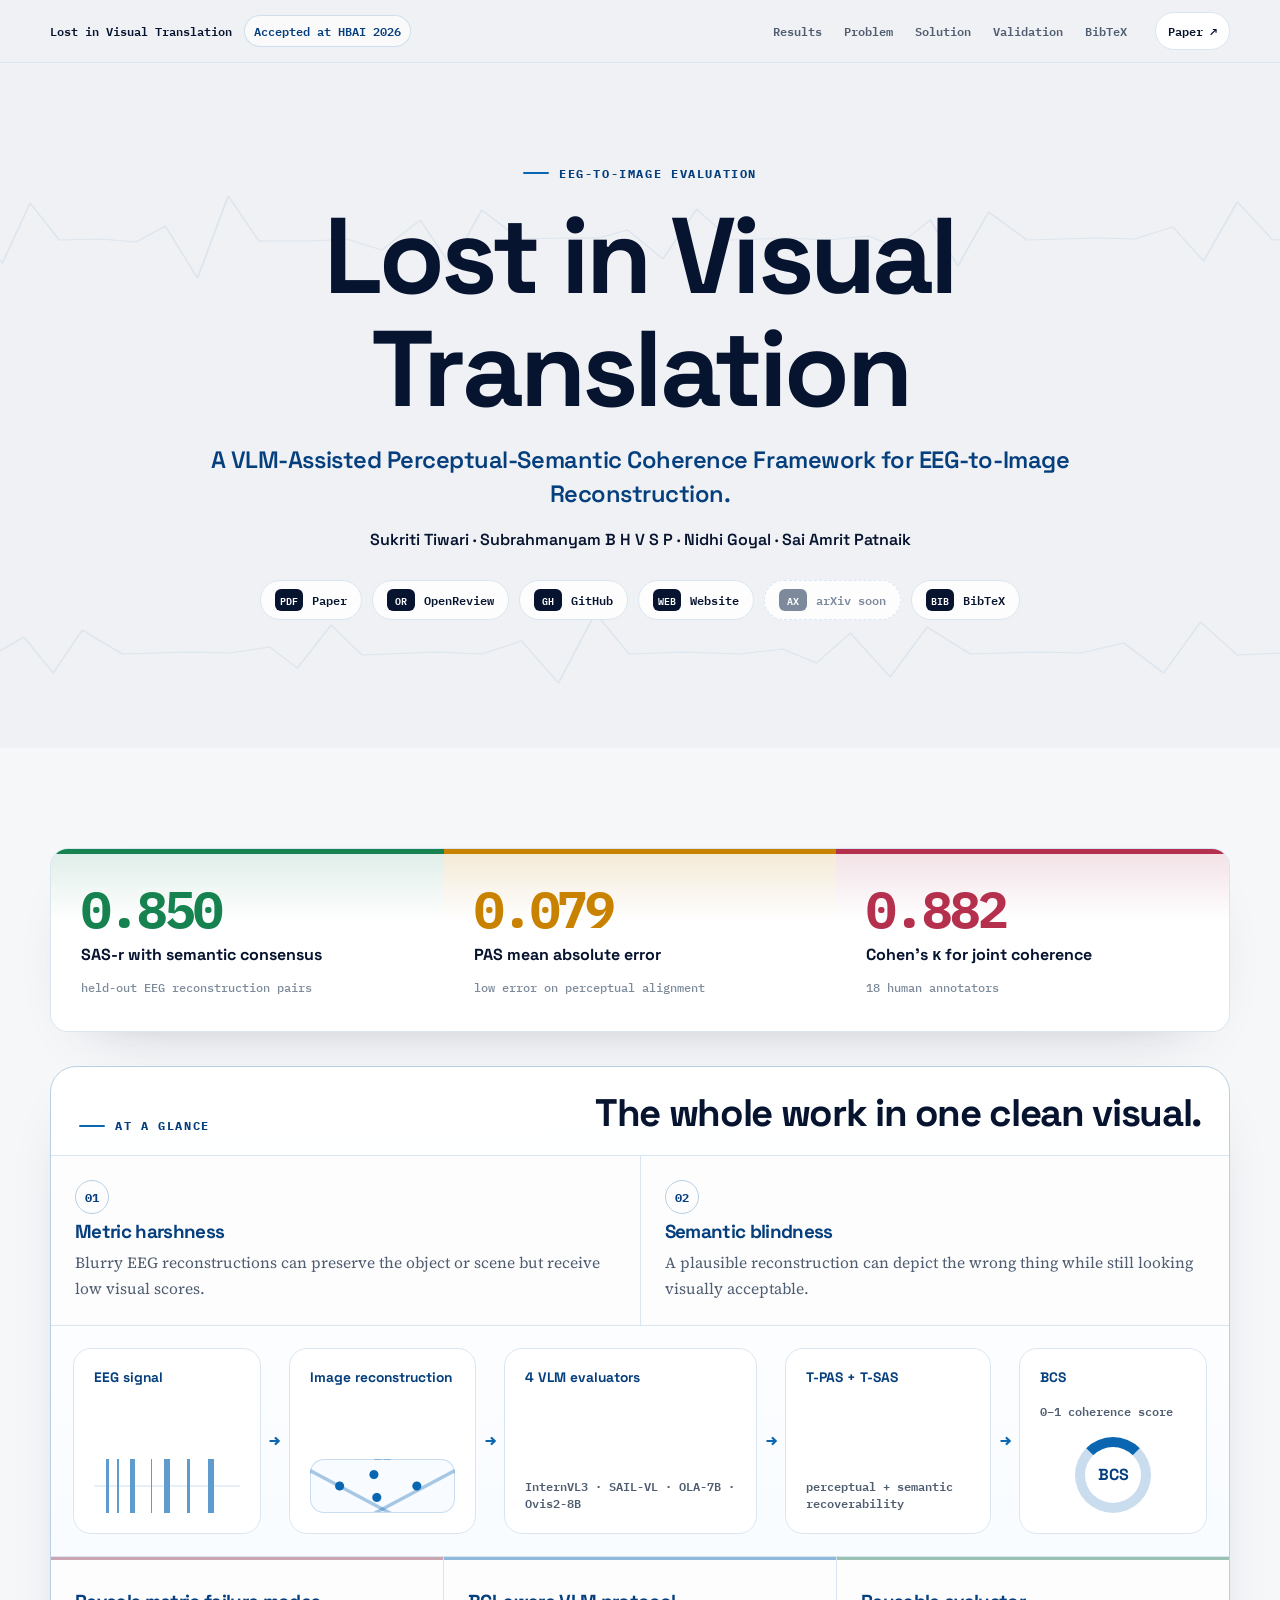
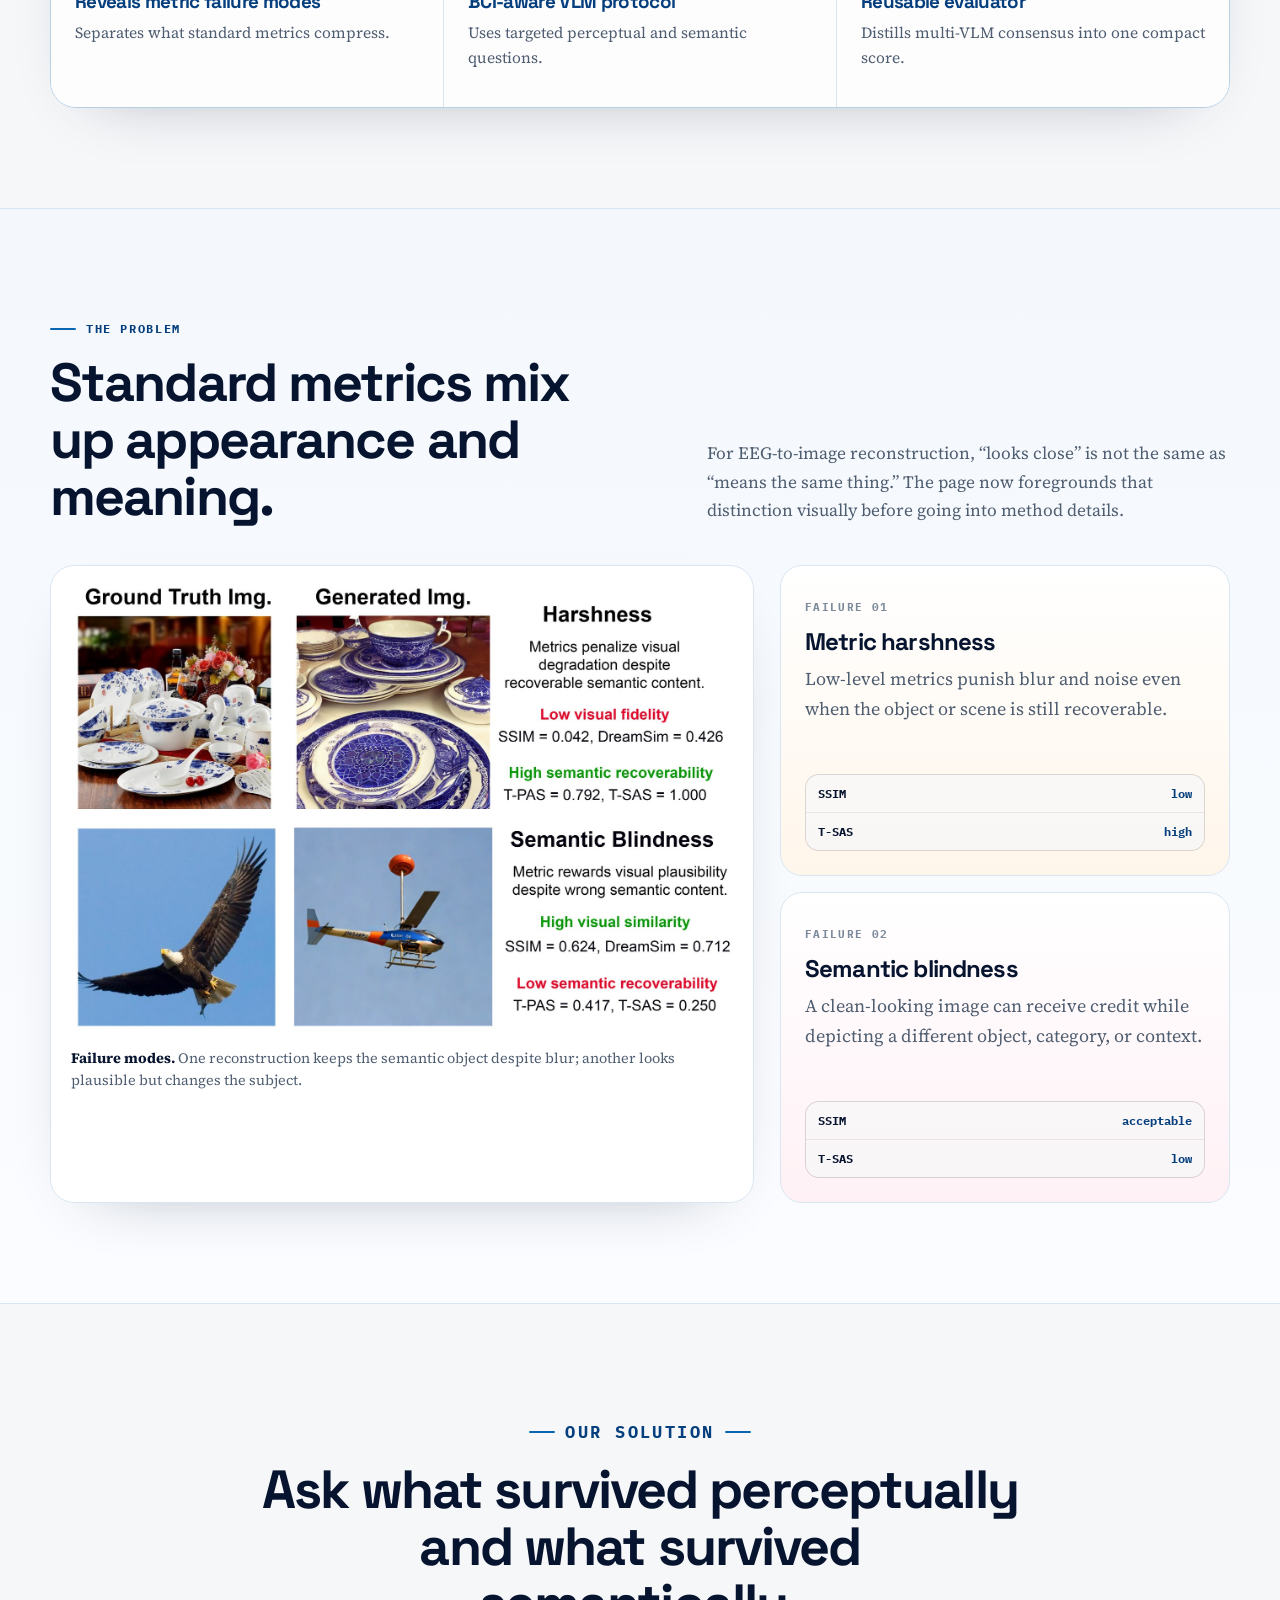
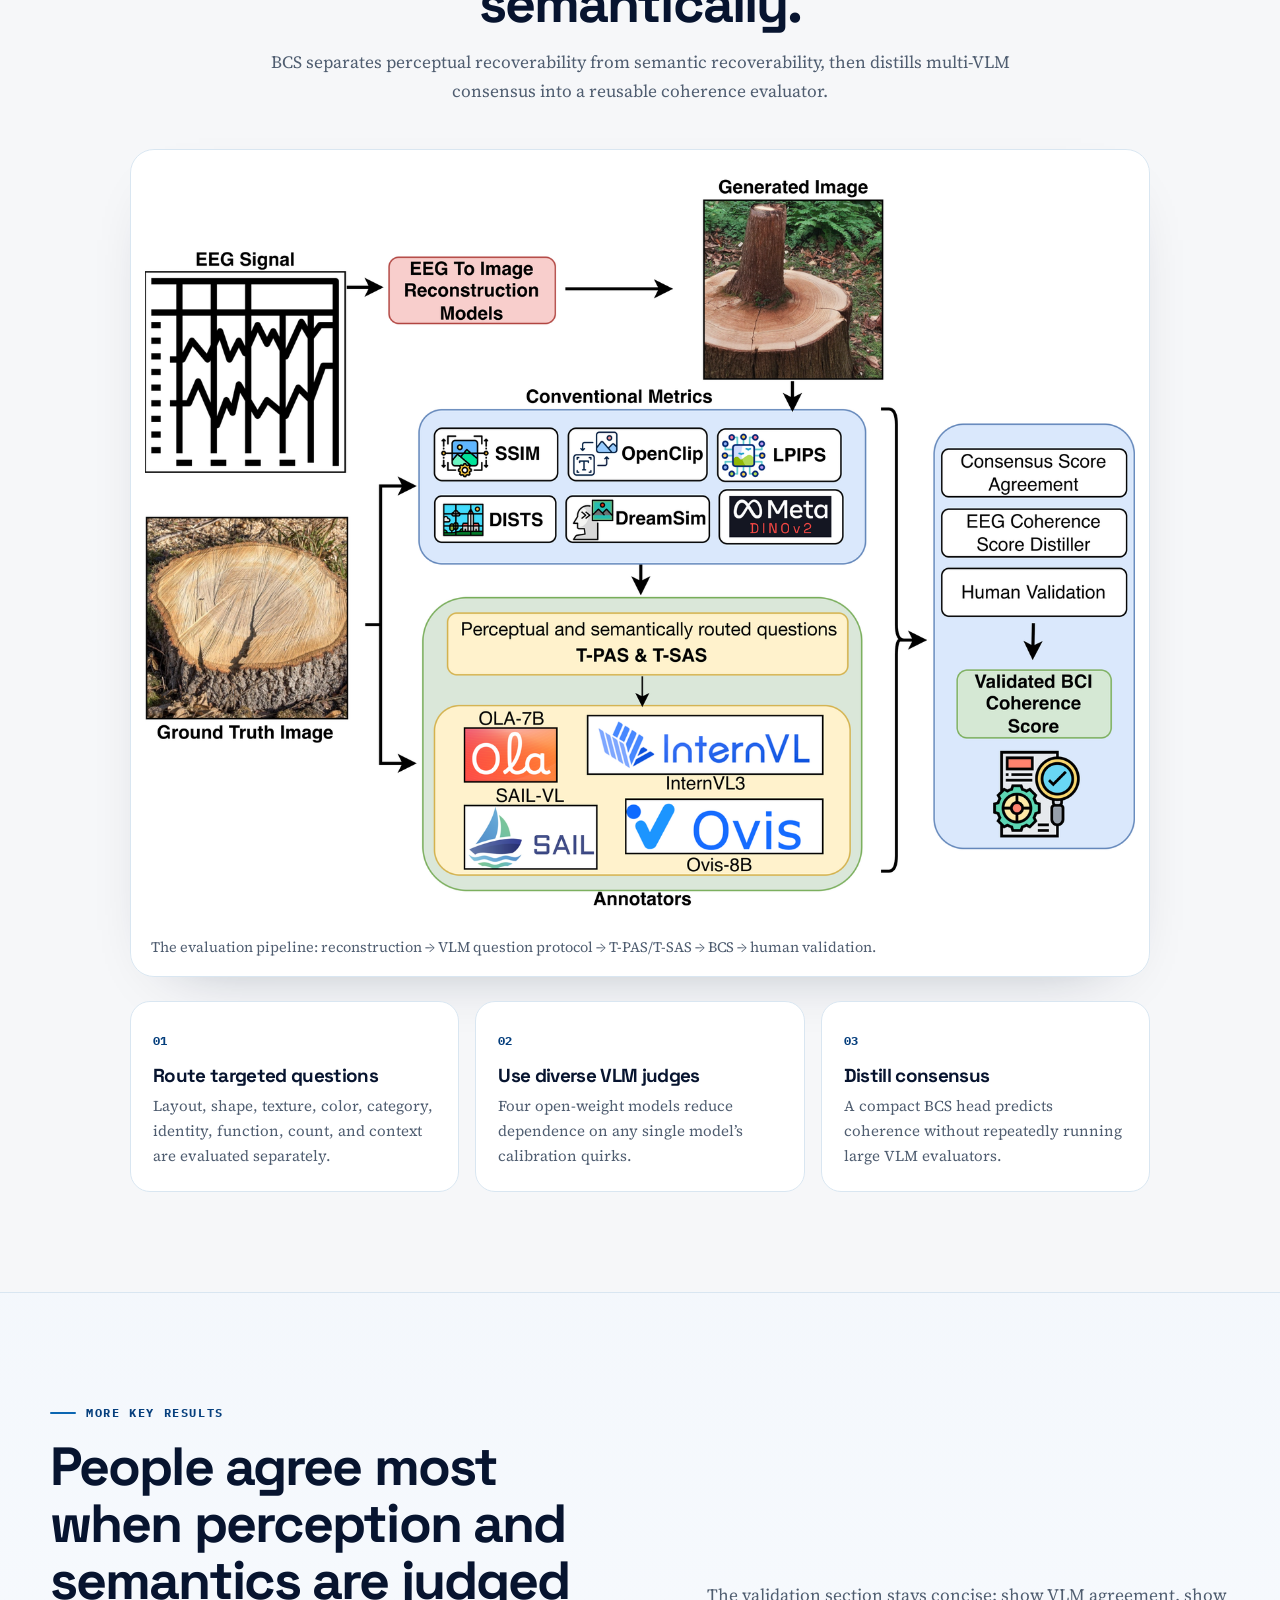
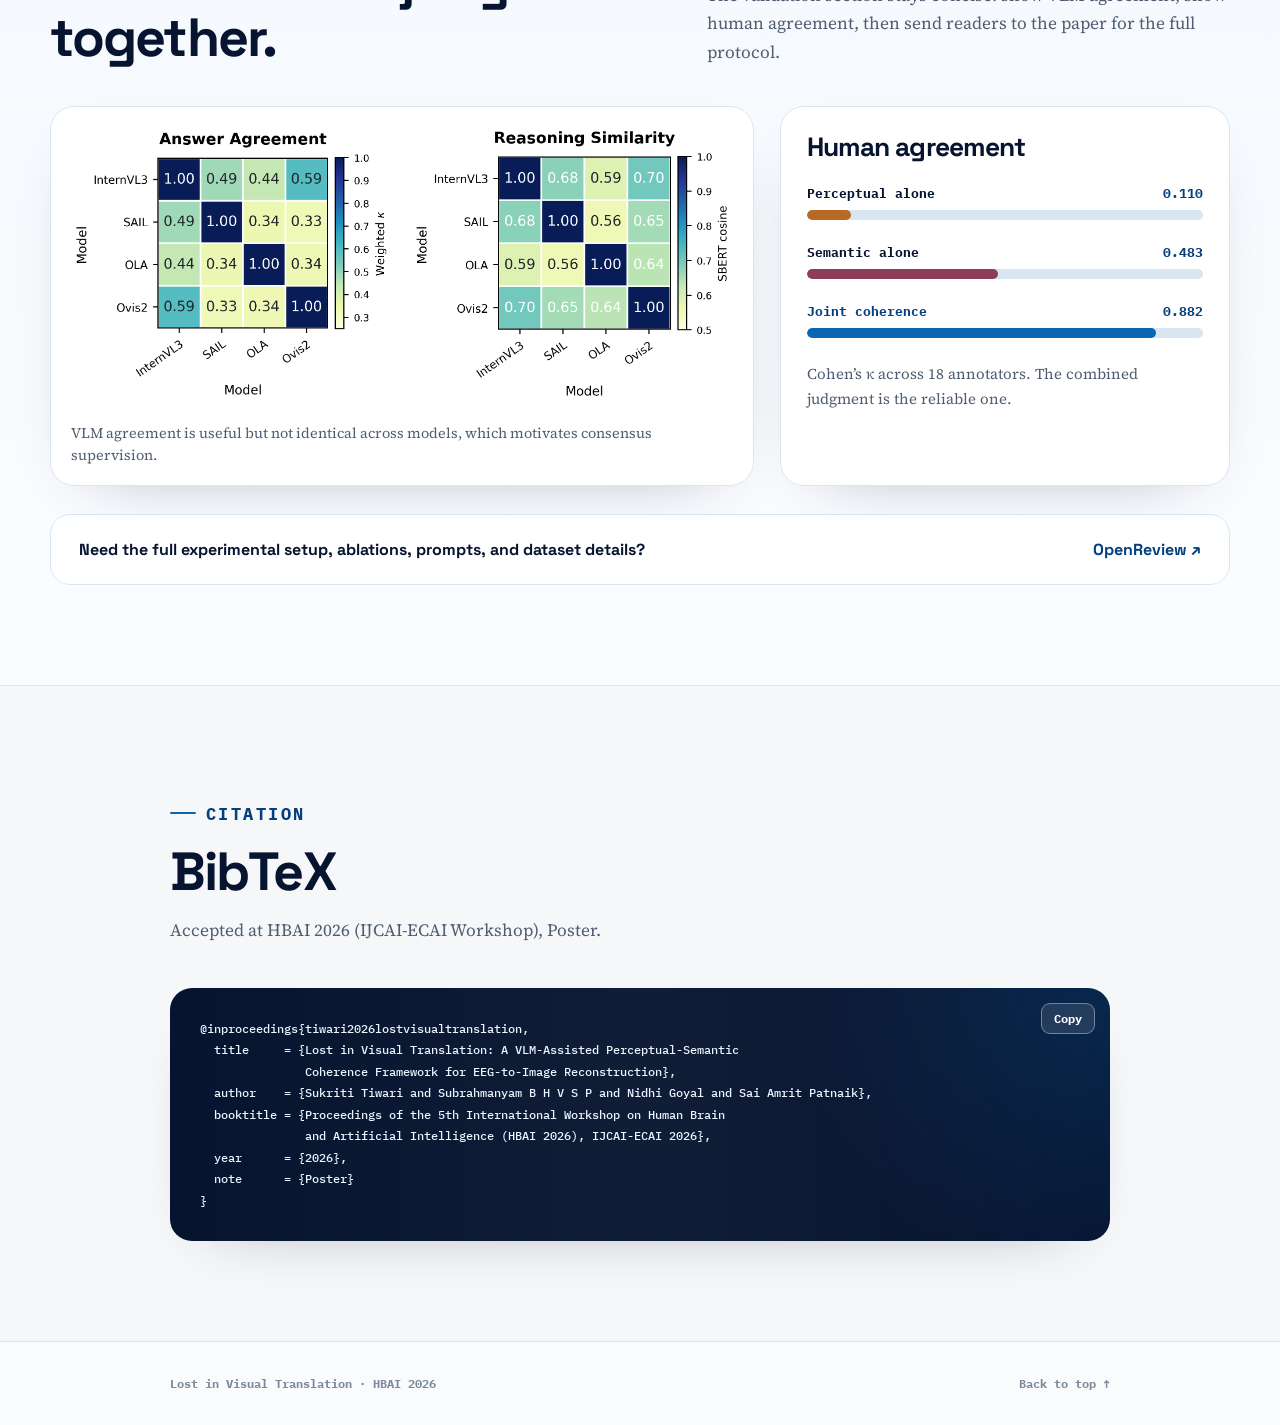
==== commit 447befd1: "Update hero nav and metric colors" ====
--- a/project-page/index.html
+++ b/project-page/index.html
@@ -24,7 +24,10 @@
 
 <header class="nav">
   <div class="nav-inner">
-    <a class="nav-brand" href="#top">Lost in Visual Translation</a>
+    <div class="nav-left">
+      <a class="nav-brand" href="#top">Lost in Visual Translation</a>
+      <span class="nav-acceptance">Accepted at HBAI 2026</span>
+    </div>
     <nav aria-label="Primary">
       <a href="#key-results">Results</a>
       <a href="#problem">Problem</a>
@@ -40,11 +43,7 @@
   <section class="hero">
     <div class="wrap-wide hero-grid">
       <div class="hero-copy reveal">
-        <div class="tagline">
-          <span class="tagline-rule" aria-hidden="true"></span>
-          <p><strong>Exploring complete truth:</strong> what EEG-to-image decoding models have been hiding.</p>
-        </div>
-        <p class="eyebrow">EEG-to-image evaluation · project page</p>
+        <p class="eyebrow">EEG-to-image evaluation</p>
         <h1>Lost in Visual Translation</h1>
         <p class="subtitle">A VLM-Assisted Perceptual-Semantic Coherence Framework for EEG-to-Image Reconstruction.</p>
         <p class="authors">Sukriti Tiwari · Subrahmanyam B H V S P · Nidhi Goyal · Sai Amrit Patnaik</p>
@@ -76,7 +75,7 @@
         <article>
           <strong>0.882</strong>
           <span>Cohen’s κ for joint coherence</span>
-          <small>15 human annotators</small>
+          <small>18 human annotators</small>
         </article>
       </div>
 
@@ -235,7 +234,7 @@
             <b>0.882</b>
             <i style="--w:88.2%;--c:var(--signal)"></i>
           </div>
-          <p>Cohen’s κ across 15 annotators. The combined judgment is the reliable one.</p>
+          <p>Cohen’s κ across 18 annotators. The combined judgment is the reliable one.</p>
         </div>
       </div>
 
--- a/project-page/style.css
+++ b/project-page/style.css
@@ -188,16 +188,33 @@
   gap: 28px;
 }
 
+.nav-left {
+  display: flex;
+  align-items: center;
+  gap: 12px;
+  margin-right: auto;
+  min-width: 0;
+}
+
 .nav-brand,
 .nav nav a,
-.nav-paper {
+.nav-paper,
+.nav-acceptance {
   font: 600 .76rem var(--mono);
   text-decoration: none;
 }
 
 .nav-brand {
-  margin-right: auto;
   color: var(--ink);
+  white-space: nowrap;
+}
+
+.nav-acceptance {
+  padding: 5px 9px;
+  border: 1px solid rgba(11, 102, 178, .18);
+  border-radius: 999px;
+  background: rgba(255, 255, 255, .64);
+  color: var(--signal-dark);
   white-space: nowrap;
 }
 
@@ -388,32 +405,6 @@
 
 .link-row .link-pending span {
   background: #7c8a9b;
-}
-
-.tagline {
-  display: grid;
-  grid-template-columns: 5px minmax(0, 730px);
-  gap: 20px;
-  align-items: stretch;
-  justify-content: center;
-  margin: 0 auto 42px;
-  text-align: left;
-}
-
-.tagline-rule {
-  border-radius: 999px;
-  background: linear-gradient(180deg, var(--signal), var(--signal-dark));
-}
-
-.tagline p {
-  margin: 0;
-  color: var(--ink);
-  font: 600 clamp(1.6rem, 3.5vw, 2.9rem)/1.15 var(--display);
-  letter-spacing: -.04em;
-}
-
-.tagline strong {
-  color: var(--signal-dark);
 }
 
 .hero-panel {
@@ -531,13 +522,34 @@
 }
 
 .result-grid article {
+  --metric: var(--signal-dark);
+  --metric-soft: rgba(11, 102, 178, .08);
+  position: relative;
   padding: 30px;
-  background: rgba(255, 255, 255, .92);
+  border-top: 5px solid var(--metric);
+  background:
+    linear-gradient(180deg, var(--metric-soft), rgba(255, 255, 255, .94) 38%),
+    rgba(255, 255, 255, .92);
+}
+
+.result-grid article:nth-child(1) {
+  --metric: #16824f;
+  --metric-soft: rgba(22, 130, 79, .12);
+}
+
+.result-grid article:nth-child(2) {
+  --metric: #c98200;
+  --metric-soft: rgba(201, 130, 0, .15);
+}
+
+.result-grid article:nth-child(3) {
+  --metric: #b5304d;
+  --metric-soft: rgba(181, 48, 77, .13);
 }
 
 .result-grid strong {
   display: block;
-  color: var(--signal-dark);
+  color: var(--metric);
   font: 700 clamp(2rem, 4vw, 3.25rem)/1 var(--mono);
   letter-spacing: -.06em;
 }
@@ -1091,11 +1103,6 @@
     font-size: clamp(3rem, 15vw, 5rem);
   }
 
-  .tagline {
-    grid-template-columns: 4px 1fr;
-    gap: 14px;
-  }
-
   .result-grid,
   .issue-strip,
   .contribution-strip,
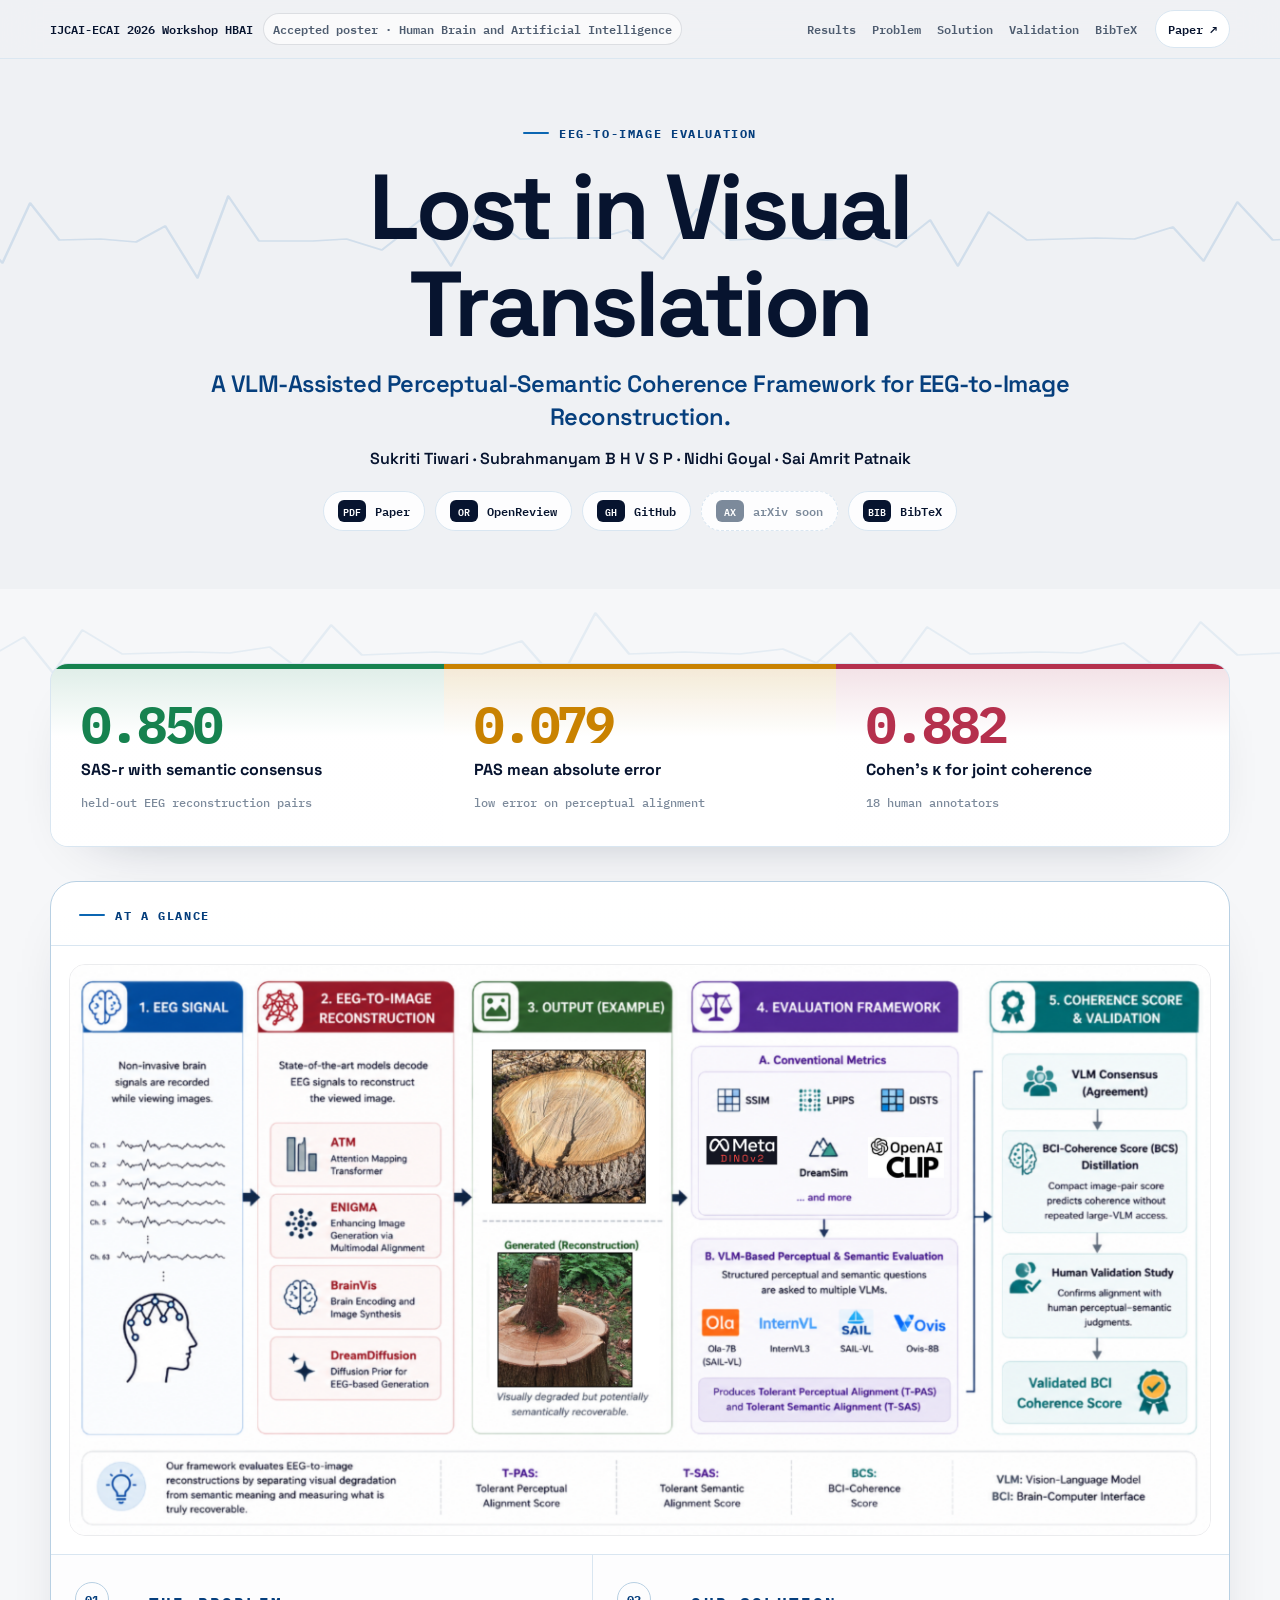
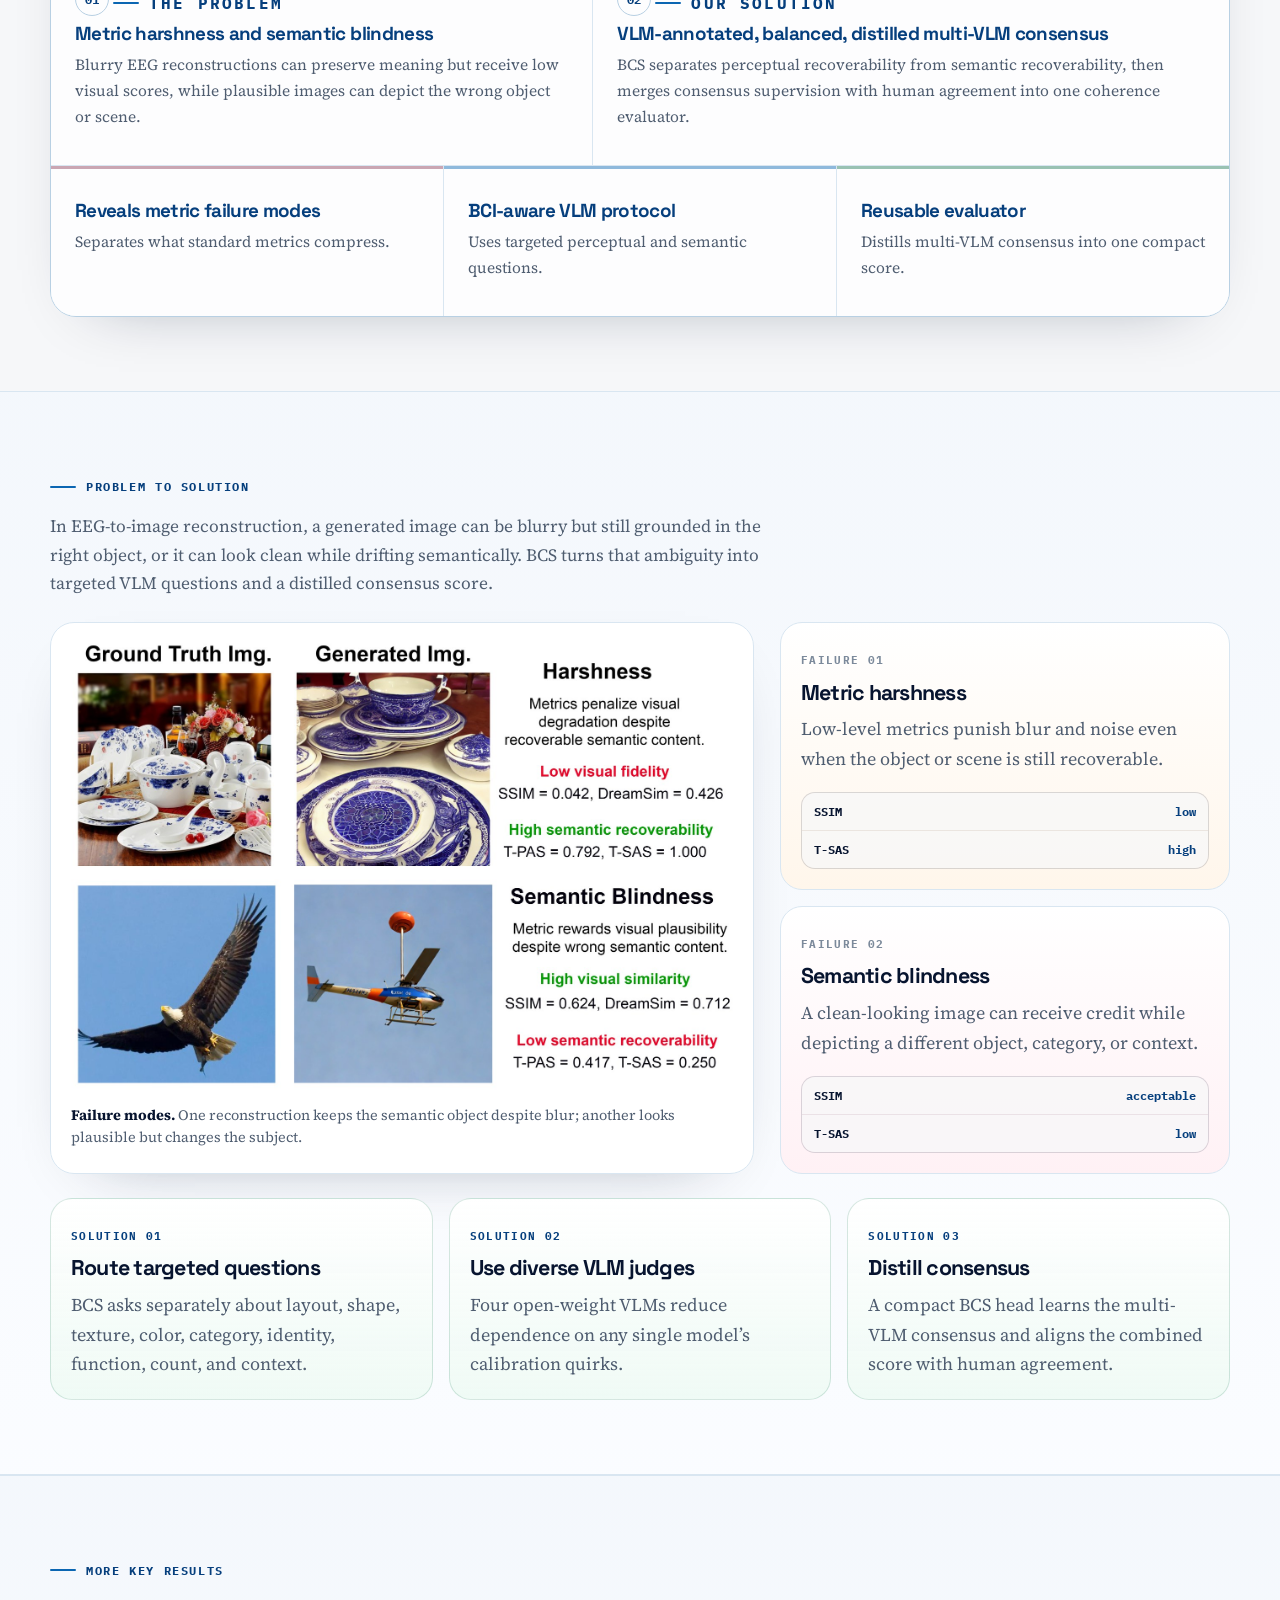
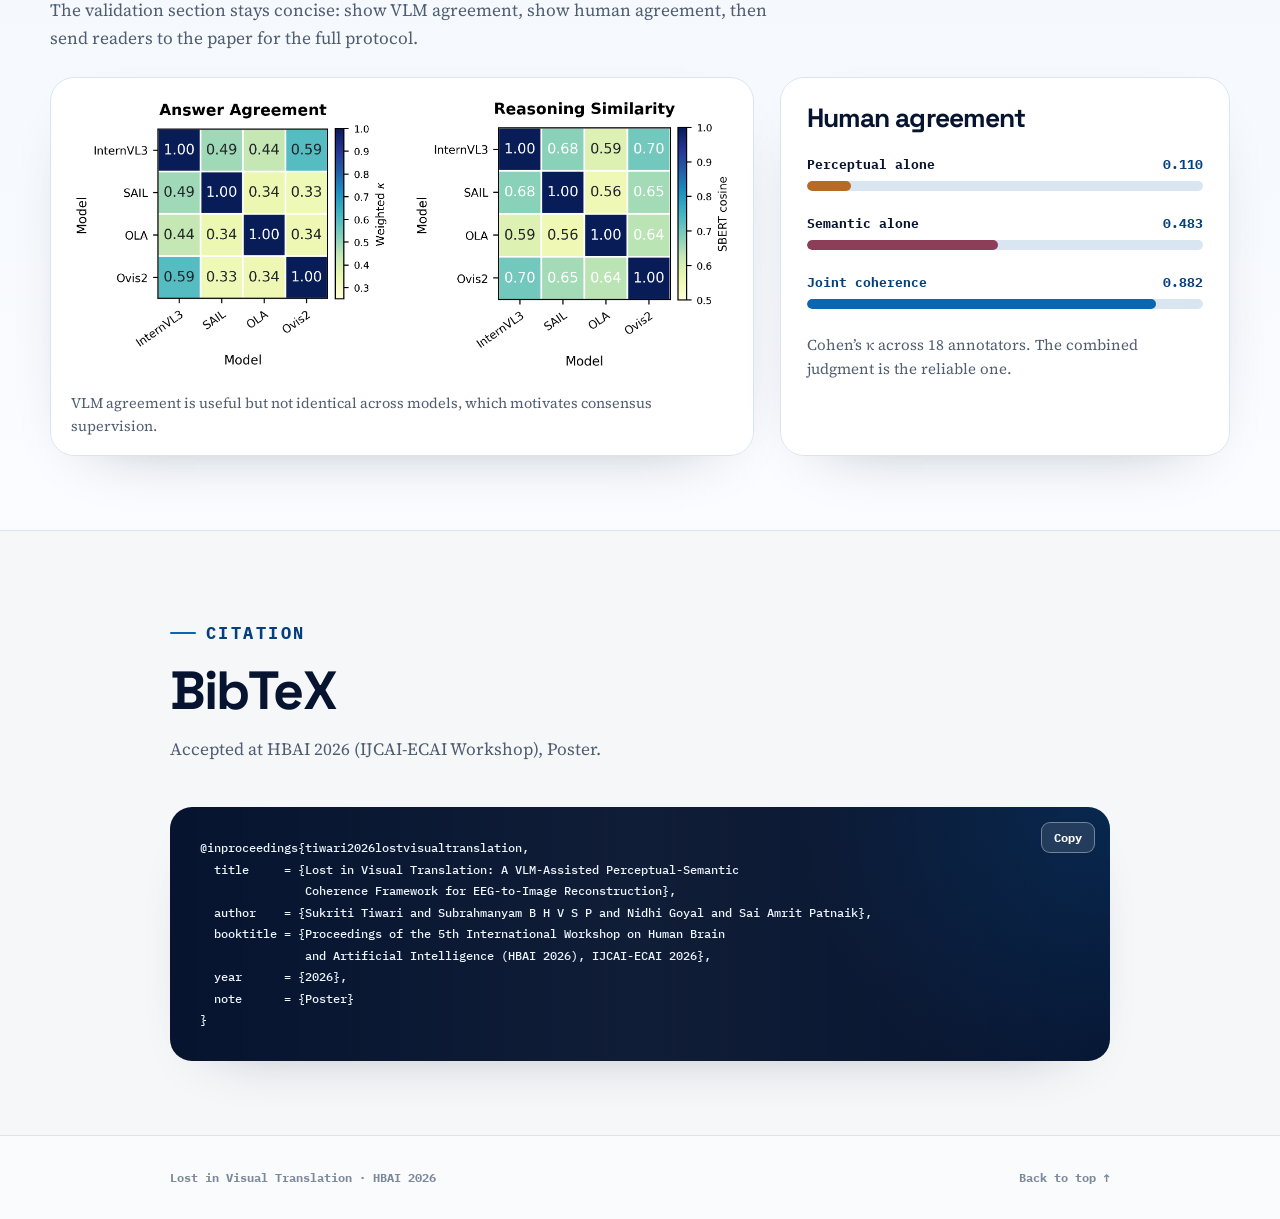
==== commit 4ecd891c: "Update HBAI project page layout" ====
--- a/project-page/index.html
+++ b/project-page/index.html
@@ -25,8 +25,8 @@
 <header class="nav">
   <div class="nav-inner">
     <div class="nav-left">
-      <a class="nav-brand" href="#top">Lost in Visual Translation</a>
-      <span class="nav-acceptance">Accepted at HBAI 2026</span>
+      <a class="nav-brand" href="#top">IJCAI-ECAI 2026 Workshop HBAI</a>
+      <span class="nav-acceptance">Accepted poster · Human Brain and Artificial Intelligence</span>
     </div>
     <nav aria-label="Primary">
       <a href="#key-results">Results</a>
@@ -51,7 +51,6 @@
           <a href="paper.pdf" target="_blank" rel="noopener"><span>PDF</span> Paper</a>
           <a href="https://openreview.net/forum?id=vVEQUYVaLu&amp;noteId=vVEQUYVaLu" target="_blank" rel="noopener"><span>OR</span> OpenReview</a>
           <a href="https://github.com/Sukt03/bci-coherence-score" target="_blank" rel="noopener"><span>GH</span> GitHub</a>
-          <a href="https://sukt03.github.io/BCS/" target="_blank" rel="noopener"><span>WEB</span> Website</a>
           <span class="link-pending" title="arXiv link pending"><span>AX</span> arXiv soon</span>
           <a href="#bibtex"><span>BIB</span> BibTeX</a>
         </div>
@@ -82,46 +81,24 @@
       <div class="summary-board reveal" aria-label="Poster-style summary of the work">
         <div class="board-title">
           <p class="eyebrow">At a glance</p>
-          <h2>The whole work in one clean visual.</h2>
-        </div>
-
-        <div class="issue-strip">
-          <article>
+        </div>
+
+        <figure class="pipeline-board">
+          <img src="pipeline_drawio.png" alt="Pipeline diagram showing problem and BCS solution for EEG-to-image evaluation.">
+        </figure>
+
+        <div class="problem-solution-strip">
+          <article class="problem-panel">
             <span class="board-number">01</span>
-            <h3>Metric harshness</h3>
-            <p>Blurry EEG reconstructions can preserve the object or scene but receive low visual scores.</p>
-          </article>
-          <article>
+            <p class="eyebrow">The problem</p>
+            <h3>Metric harshness and semantic blindness</h3>
+            <p>Blurry EEG reconstructions can preserve meaning but receive low visual scores, while plausible images can depict the wrong object or scene.</p>
+          </article>
+          <article class="solution-panel">
             <span class="board-number">02</span>
-            <h3>Semantic blindness</h3>
-            <p>A plausible reconstruction can depict the wrong thing while still looking visually acceptable.</p>
-          </article>
-        </div>
-
-        <div class="flow-strip">
-          <article>
-            <span>EEG signal</span>
-            <b class="wave-icon" aria-hidden="true"></b>
-          </article>
-          <i aria-hidden="true">→</i>
-          <article>
-            <span>Image reconstruction</span>
-            <b class="node-icon" aria-hidden="true"></b>
-          </article>
-          <i aria-hidden="true">→</i>
-          <article>
-            <span>4 VLM evaluators</span>
-            <b>InternVL3 · SAIL-VL · OLA-7B · Ovis2-8B</b>
-          </article>
-          <i aria-hidden="true">→</i>
-          <article>
-            <span>T-PAS + T-SAS</span>
-            <b>perceptual + semantic recoverability</b>
-          </article>
-          <i aria-hidden="true">→</i>
-          <article class="score-card">
-            <span>BCS</span>
-            <b>0–1 coherence score</b>
+            <p class="eyebrow">Our solution</p>
+            <h3>VLM-annotated, balanced, distilled multi-VLM consensus</h3>
+            <p>BCS separates perceptual recoverability from semantic recoverability, then merges consensus supervision with human agreement into one coherence evaluator.</p>
           </article>
         </div>
 
@@ -136,12 +113,10 @@
 
   <section id="problem" class="section-soft">
     <div class="wrap-wide">
-      <div class="split-head reveal">
-        <div>
-          <p class="eyebrow">The problem</p>
-          <h2>Standard metrics mix up appearance and meaning.</h2>
-        </div>
-        <p>For EEG-to-image reconstruction, “looks close” is not the same as “means the same thing.” The page now foregrounds that distinction visually before going into method details.</p>
+      <span id="solution" class="section-anchor" aria-hidden="true"></span>
+      <div class="problem-intro reveal">
+        <p class="eyebrow">Problem to solution</p>
+        <p>In EEG-to-image reconstruction, a generated image can be blurry but still grounded in the right object, or it can look clean while drifting semantically. BCS turns that ambiguity into targeted VLM questions and a distilled consensus score.</p>
       </div>
 
       <div class="problem-layout reveal">
@@ -165,49 +140,31 @@
           </article>
         </div>
       </div>
-    </div>
-  </section>
-
-  <section id="solution" class="section-white">
-    <div class="wrap-wide">
-      <div class="section-head center reveal">
-        <p class="eyebrow">Our solution</p>
-        <h2>Ask what survived perceptually and what survived semantically.</h2>
-        <p>BCS separates perceptual recoverability from semantic recoverability, then distills multi-VLM consensus into a reusable coherence evaluator.</p>
-      </div>
-
-      <figure class="paper-figure pipeline reveal">
-        <img src="figure2_pipeline.png" alt="BCS pipeline from EEG-to-image reconstruction to VLM evaluation and distilled coherence score.">
-        <figcaption>The evaluation pipeline: reconstruction → VLM question protocol → T-PAS/T-SAS → BCS → human validation.</figcaption>
-      </figure>
-
-      <ol class="method-steps reveal">
-        <li>
-          <span>01</span>
+
+      <div class="solution-cards reveal">
+        <article class="failure-card solution-step">
+          <span>Solution 01</span>
           <h3>Route targeted questions</h3>
-          <p>Layout, shape, texture, color, category, identity, function, count, and context are evaluated separately.</p>
-        </li>
-        <li>
-          <span>02</span>
+          <p>BCS asks separately about layout, shape, texture, color, category, identity, function, count, and context.</p>
+        </article>
+        <article class="failure-card solution-step">
+          <span>Solution 02</span>
           <h3>Use diverse VLM judges</h3>
-          <p>Four open-weight models reduce dependence on any single model’s calibration quirks.</p>
-        </li>
-        <li>
-          <span>03</span>
+          <p>Four open-weight VLMs reduce dependence on any single model’s calibration quirks.</p>
+        </article>
+        <article class="failure-card solution-step">
+          <span>Solution 03</span>
           <h3>Distill consensus</h3>
-          <p>A compact BCS head predicts coherence without repeatedly running large VLM evaluators.</p>
-        </li>
-      </ol>
+          <p>A compact BCS head learns the multi-VLM consensus and aligns the combined score with human agreement.</p>
+        </article>
+      </div>
     </div>
   </section>
 
   <section id="validation" class="section-soft">
     <div class="wrap-wide">
-      <div class="split-head reveal">
-        <div>
-          <p class="eyebrow">More key results</p>
-          <h2>People agree most when perception and semantics are judged together.</h2>
-        </div>
+      <div class="validation-intro reveal">
+        <p class="eyebrow">More key results</p>
         <p>The validation section stays concise: show VLM agreement, show human agreement, then send readers to the paper for the full protocol.</p>
       </div>
 
@@ -238,10 +195,6 @@
         </div>
       </div>
 
-      <a class="paper-cta reveal" href="https://openreview.net/forum?id=vVEQUYVaLu&amp;noteId=vVEQUYVaLu" target="_blank" rel="noopener">
-        <span>Need the full experimental setup, ablations, prompts, and dataset details?</span>
-        <strong>OpenReview ↗</strong>
-      </a>
     </div>
   </section>
 
--- a/project-page/style.css
+++ b/project-page/style.css
@@ -142,11 +142,11 @@
   height: 260px;
   fill: none;
   stroke: var(--signal);
-  stroke-width: 1.15;
+  stroke-width: 1.65;
   stroke-linecap: round;
   stroke-linejoin: round;
-  opacity: .075;
-  filter: drop-shadow(0 0 8px rgba(11, 102, 178, .05));
+  opacity: .13;
+  filter: drop-shadow(0 0 10px rgba(11, 102, 178, .1));
 }
 
 .signal-a {
@@ -157,7 +157,7 @@
 .signal-b {
   top: 58%;
   animation: signal-drift 64s linear infinite reverse;
-  opacity: .052;
+  opacity: .09;
 }
 
 @keyframes signal-drift {
@@ -181,17 +181,17 @@
 
 .nav-inner {
   width: min(100% - 48px, 1180px);
-  height: 62px;
+  min-height: 58px;
   margin: auto;
   display: flex;
   align-items: center;
-  gap: 28px;
+  gap: 18px;
 }
 
 .nav-left {
   display: flex;
   align-items: center;
-  gap: 12px;
+  gap: 10px;
   margin-right: auto;
   min-width: 0;
 }
@@ -211,16 +211,17 @@
 
 .nav-acceptance {
   padding: 5px 9px;
-  border: 1px solid rgba(11, 102, 178, .18);
+  border: 1px solid rgba(82, 94, 112, .18);
   border-radius: 999px;
   background: rgba(255, 255, 255, .64);
-  color: var(--signal-dark);
+  color: var(--muted);
   white-space: nowrap;
 }
 
 .nav nav {
   display: flex;
-  gap: 22px;
+  gap: 16px;
+  flex-shrink: 0;
 }
 
 .nav nav a {
@@ -233,6 +234,7 @@
 }
 
 .nav-paper {
+  flex-shrink: 0;
   padding: 8px 12px;
   border: 1px solid var(--line);
   border-radius: 999px;
@@ -241,7 +243,7 @@
 }
 
 section {
-  padding: 100px 0;
+  padding: 74px 0;
 }
 
 .section-white {
@@ -304,7 +306,7 @@
 .hero {
   position: relative;
   overflow: hidden;
-  padding: 90px 0 92px;
+  padding: 54px 0 50px;
   background: transparent;
 }
 
@@ -338,12 +340,12 @@
 .hero h1 {
   max-width: 900px;
   margin: 0 auto;
-  font-size: clamp(3.15rem, 8.4vw, 7rem);
+  font-size: clamp(3rem, 7.2vw, 6.2rem);
 }
 
 .subtitle {
   max-width: 860px;
-  margin: 18px auto 16px;
+  margin: 14px auto 12px;
   color: var(--signal-dark);
   font: 600 clamp(1.08rem, 2.3vw, 1.48rem)/1.42 var(--display);
   letter-spacing: -.02em;
@@ -360,7 +362,7 @@
   flex-wrap: wrap;
   justify-content: center;
   gap: 10px;
-  margin: 28px 0 36px;
+  margin: 20px 0 8px;
 }
 
 .link-row a,
@@ -597,6 +599,7 @@
 }
 
 .issue-strip,
+.problem-solution-strip,
 .contribution-strip {
   display: grid;
   grid-template-columns: repeat(2, minmax(0, 1fr));
@@ -606,6 +609,7 @@
 }
 
 .issue-strip article,
+.problem-solution-strip article,
 .contribution-strip article {
   min-height: 150px;
   padding: 24px;
@@ -613,15 +617,55 @@
 }
 
 .issue-strip h3,
+.problem-solution-strip h3,
 .contribution-strip h3 {
   margin: 8px 0 8px;
   color: var(--signal-dark);
 }
 
 .issue-strip p,
+.problem-solution-strip p,
 .contribution-strip p {
   margin: 0;
   font-size: .97rem;
+}
+
+.pipeline-board {
+  padding: 18px;
+  border-bottom: 1px solid var(--line);
+  background: #fff;
+}
+
+.pipeline-board img {
+  display: block;
+  width: 100%;
+  height: auto;
+  border: 1px solid rgba(7, 20, 47, .08);
+  border-radius: 16px;
+}
+
+.problem-solution-strip {
+  grid-template-columns: minmax(0, .92fr) minmax(0, 1.08fr);
+}
+
+.problem-solution-strip article {
+  min-height: 210px;
+}
+
+.problem-solution-strip .eyebrow {
+  margin: 14px 0 0;
+}
+
+.solution-panel {
+  background:
+    linear-gradient(180deg, rgba(255, 255, 255, .95), rgba(238, 250, 244, .95)),
+    #fff;
+}
+
+.problem-panel {
+  background:
+    linear-gradient(180deg, rgba(255, 255, 255, .95), rgba(255, 245, 247, .95)),
+    #fff;
 }
 
 .board-number {
@@ -636,92 +680,6 @@
   font: 700 .72rem var(--mono);
 }
 
-.flow-strip {
-  display: grid;
-  grid-template-columns: 1fr 28px 1fr 28px 1.35fr 28px 1.1fr 28px 1fr;
-  gap: 0;
-  align-items: stretch;
-  padding: 22px;
-  border-bottom: 1px solid var(--line);
-}
-
-.flow-strip article {
-  min-height: 148px;
-  display: flex;
-  flex-direction: column;
-  justify-content: space-between;
-  gap: 16px;
-  padding: 20px;
-  border: 1px solid var(--line);
-  border-radius: 18px;
-  background: #fff;
-}
-
-.flow-strip > i {
-  display: grid;
-  place-items: center;
-  color: var(--signal);
-  font: 700 1.2rem var(--mono);
-  font-style: normal;
-}
-
-.flow-strip span {
-  color: var(--signal-dark);
-  font: 700 .86rem/1.3 var(--display);
-}
-
-.flow-strip b {
-  color: var(--muted);
-  font: 600 .74rem/1.45 var(--mono);
-}
-
-.score-card {
-  background:
-    radial-gradient(circle at 50% 82%, rgba(11, 102, 178, .08), transparent 34%),
-    #fff;
-}
-
-.score-card::after {
-  content: "BCS";
-  align-self: center;
-  display: grid;
-  place-items: center;
-  width: 76px;
-  height: 76px;
-  border: 10px solid rgba(11, 102, 178, .22);
-  border-top-color: var(--signal);
-  border-radius: 50%;
-  color: var(--signal-dark);
-  font: 800 1rem var(--display);
-}
-
-.wave-icon,
-.node-icon {
-  display: block;
-  height: 54px;
-}
-
-.wave-icon {
-  background:
-    linear-gradient(90deg, transparent 0 8%, var(--signal) 8% 10%, transparent 10% 16%, var(--signal) 16% 17%, transparent 17% 25%, var(--signal) 25% 28%, transparent 28% 39%, var(--signal) 39% 40%, transparent 40% 48%, var(--signal) 48% 52%, transparent 52% 64%, var(--signal) 64% 66%, transparent 66% 78%, var(--signal) 78% 82%, transparent 82%),
-    linear-gradient(180deg, transparent 48%, rgba(11, 102, 178, .16) 49% 51%, transparent 52%);
-  opacity: .65;
-}
-
-.node-icon {
-  position: relative;
-  border: 1px solid rgba(11, 102, 178, .2);
-  border-radius: 14px;
-  background:
-    radial-gradient(circle at 20% 50%, var(--signal) 0 4px, transparent 5px),
-    radial-gradient(circle at 44% 28%, var(--signal) 0 4px, transparent 5px),
-    radial-gradient(circle at 46% 72%, var(--signal) 0 4px, transparent 5px),
-    radial-gradient(circle at 74% 50%, var(--signal) 0 4px, transparent 5px),
-    linear-gradient(28deg, transparent 30%, rgba(11, 102, 178, .35) 31% 33%, transparent 34%),
-    linear-gradient(-28deg, transparent 30%, rgba(11, 102, 178, .35) 31% 33%, transparent 34%),
-    #f8fbff;
-}
-
 .contribution-strip {
   grid-template-columns: repeat(3, minmax(0, 1fr));
   border-bottom: 0;
@@ -747,7 +705,27 @@
   margin-bottom: 40px;
 }
 
+.section-anchor {
+  position: relative;
+  top: -96px;
+  display: block;
+  width: 1px;
+  height: 1px;
+}
+
 .split-head > p {
+  margin: 0;
+  font-size: 1.08rem;
+}
+
+.problem-intro,
+.validation-intro {
+  max-width: 720px;
+  margin-bottom: 24px;
+}
+
+.problem-intro p:last-child,
+.validation-intro p:last-child {
   margin: 0;
   font-size: 1.08rem;
 }
@@ -796,8 +774,15 @@
   gap: 16px;
 }
 
+.solution-cards {
+  display: grid;
+  grid-template-columns: repeat(3, minmax(0, 1fr));
+  gap: 16px;
+  margin-top: 24px;
+}
+
 .failure-card {
-  padding: 24px;
+  padding: 20px;
   border: 1px solid var(--line);
   border-radius: 22px;
   background: #fff;
@@ -820,11 +805,12 @@
 
 .failure-card h3 {
   margin: 9px 0 10px;
-  font-size: 1.5rem;
+  font-size: 1.34rem;
 }
 
 .failure-card p {
-  min-height: 92px;
+  min-height: auto;
+  margin: 0;
 }
 
 .failure-card dl {
@@ -855,42 +841,18 @@
   color: var(--signal-dark);
 }
 
+.failure-card.solution-step {
+  border-color: rgba(31, 122, 88, .18);
+  background: linear-gradient(180deg, #fff, rgba(238, 250, 244, .88));
+}
+
+.failure-card.solution-step > span {
+  color: var(--signal-dark);
+}
+
 .pipeline {
   max-width: 1020px;
   margin-inline: auto;
-}
-
-.method-steps {
-  max-width: 1020px;
-  display: grid;
-  grid-template-columns: repeat(3, minmax(0, 1fr));
-  gap: 16px;
-  margin: 24px auto 0;
-  padding: 0;
-  list-style: none;
-}
-
-.method-steps li {
-  padding: 22px;
-  border: 1px solid var(--line);
-  border-radius: 20px;
-  background: #fff;
-}
-
-.method-steps span {
-  display: inline-block;
-  margin-bottom: 18px;
-  color: var(--signal-dark);
-  font: 700 .75rem var(--mono);
-}
-
-.method-steps h3 {
-  margin-bottom: 8px;
-}
-
-.method-steps p {
-  margin: 0;
-  font-size: .94rem;
 }
 
 .agreement-card {
@@ -948,31 +910,6 @@
 .agreement-card p {
   margin: 4px 0 0;
   font-size: .94rem;
-}
-
-.paper-cta {
-  display: flex;
-  justify-content: space-between;
-  gap: 20px;
-  align-items: center;
-  margin-top: 28px;
-  padding: 24px 28px;
-  border: 1px solid var(--line);
-  border-radius: 20px;
-  background: rgba(255, 255, 255, .94);
-  color: var(--ink);
-  font: 700 1rem var(--display);
-  text-decoration: none;
-  box-shadow: var(--shadow);
-}
-
-.paper-cta:hover {
-  border-color: var(--signal);
-}
-
-.paper-cta strong {
-  color: var(--signal-dark);
-  white-space: nowrap;
 }
 
 .bibtex {
@@ -1065,15 +1002,10 @@
     max-width: 560px;
   }
 
-  .flow-strip {
-    grid-template-columns: 1fr;
-    gap: 10px;
-  }
-
-  .flow-strip > i {
-    transform: rotate(90deg);
-    min-height: 24px;
-  }
+  .nav-acceptance {
+    display: none;
+  }
+
 }
 
 @media (max-width: 780px) {
@@ -1092,21 +1024,22 @@
   }
 
   section {
-    padding: 72px 0;
+    padding: 60px 0;
   }
 
   .hero {
-    padding: 64px 0 72px;
+    padding: 48px 0 54px;
   }
 
   .hero h1 {
-    font-size: clamp(3rem, 15vw, 5rem);
+    font-size: clamp(2.8rem, 15vw, 4.8rem);
   }
 
   .result-grid,
   .issue-strip,
+  .problem-solution-strip,
   .contribution-strip,
-  .method-steps {
+  .solution-cards {
     grid-template-columns: 1fr;
   }
 
@@ -1119,7 +1052,6 @@
     text-align: left;
   }
 
-  .paper-cta,
   footer .wrap {
     flex-direction: column;
     align-items: flex-start;
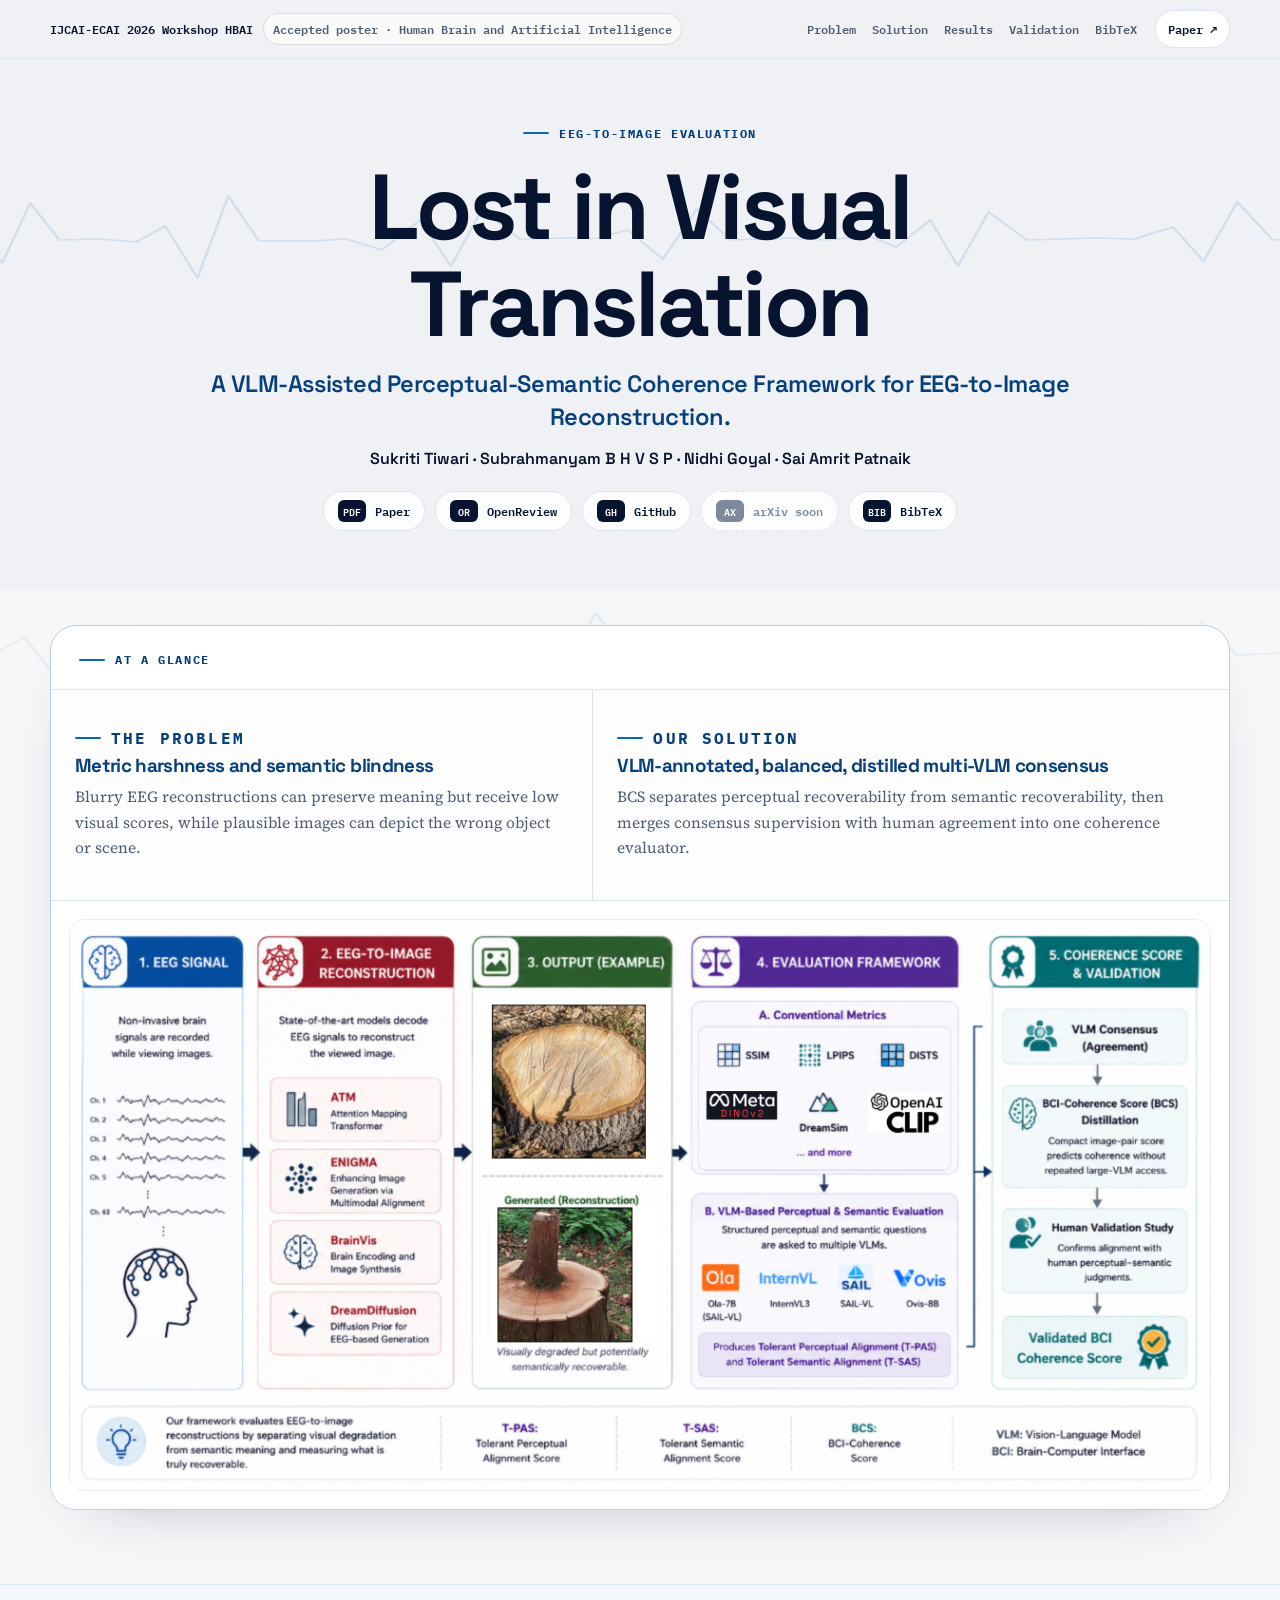
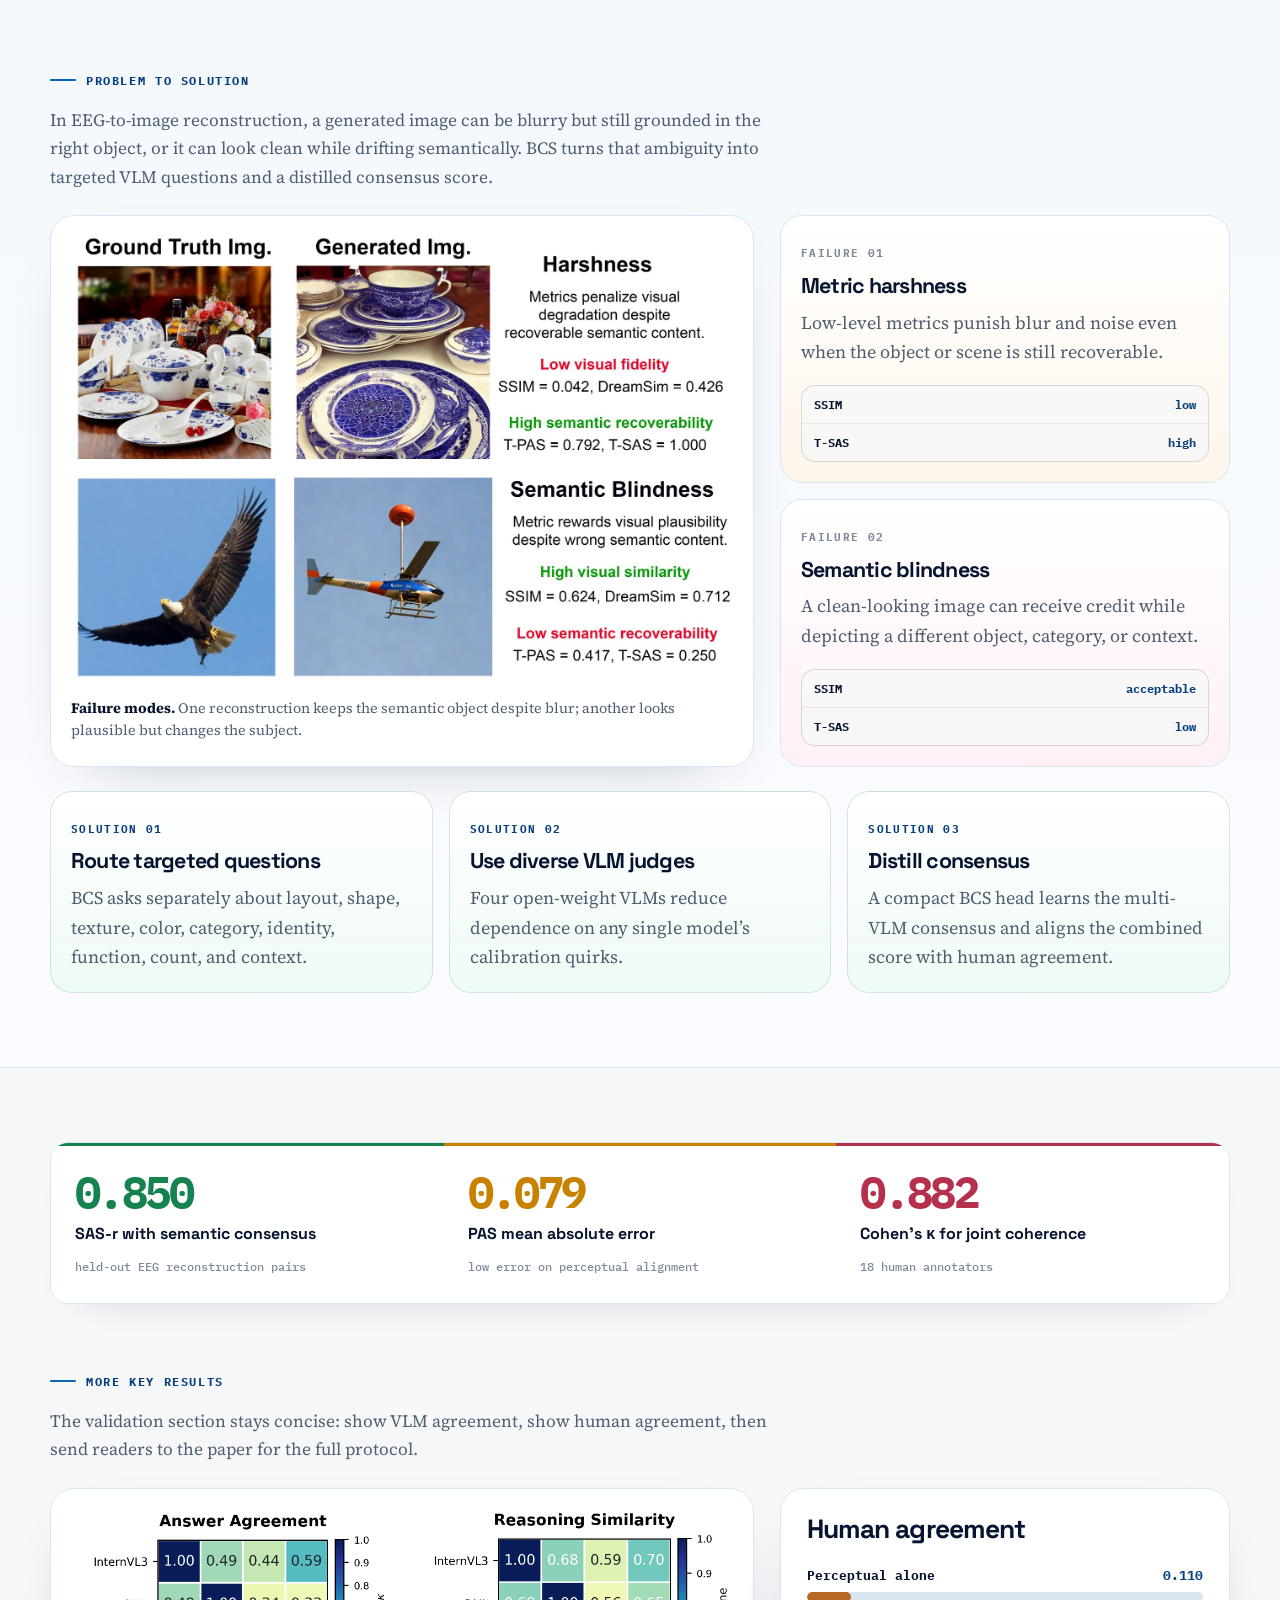
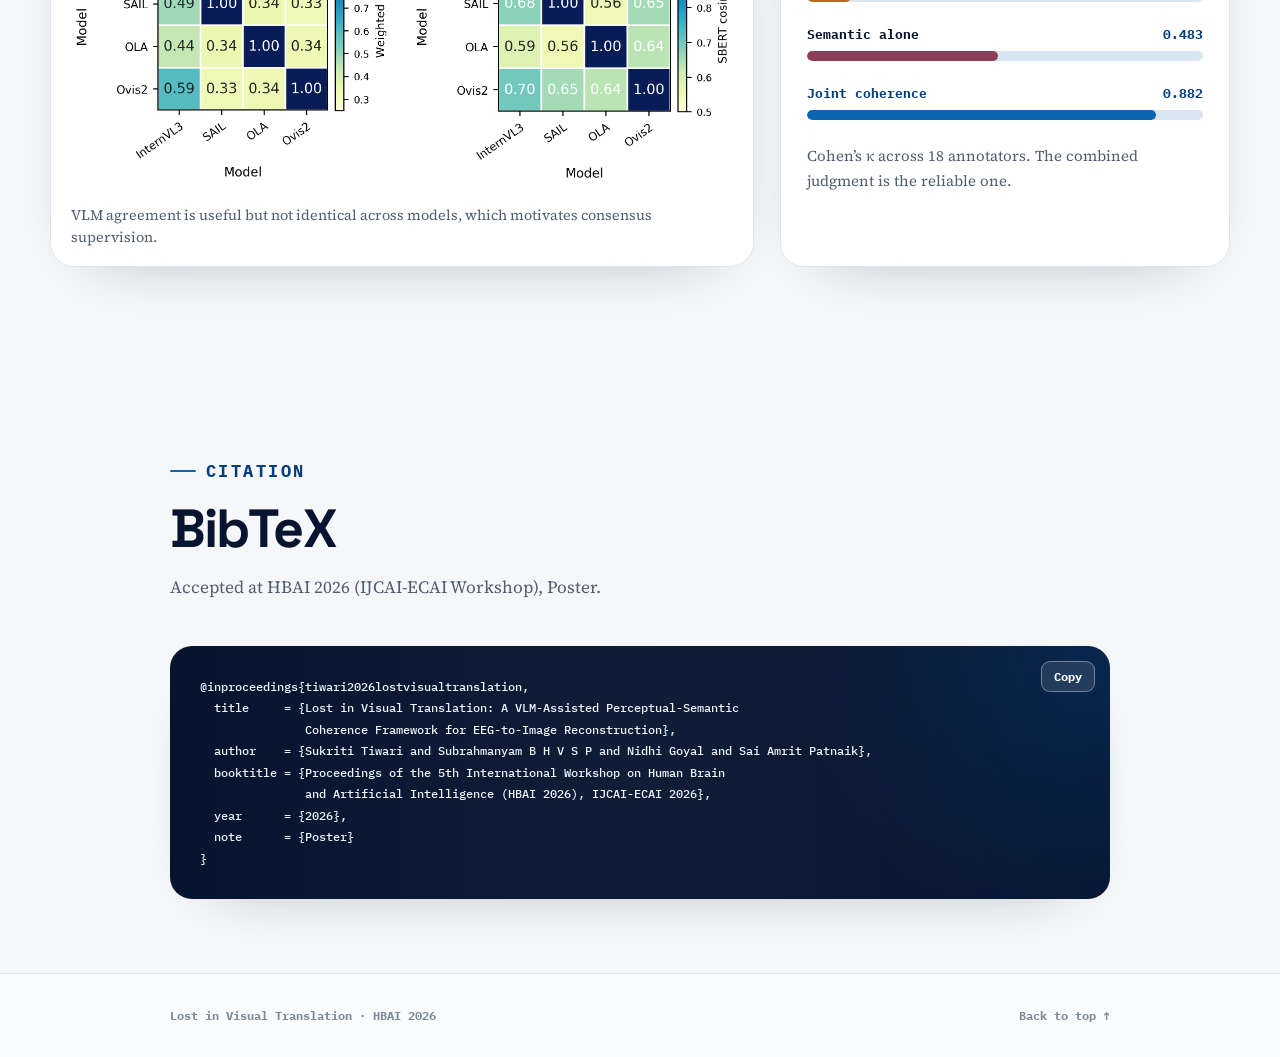
==== commit addde199: "Reorder HBAI page sections" ====
--- a/project-page/index.html
+++ b/project-page/index.html
@@ -29,9 +29,9 @@
       <span class="nav-acceptance">Accepted poster · Human Brain and Artificial Intelligence</span>
     </div>
     <nav aria-label="Primary">
-      <a href="#key-results">Results</a>
       <a href="#problem">Problem</a>
       <a href="#solution">Solution</a>
+      <a href="#key-results">Results</a>
       <a href="#validation">Validation</a>
       <a href="#bibtex">BibTeX</a>
     </nav>
@@ -58,6 +58,84 @@
     </div>
   </section>
 
+  <section class="section-white pipeline-intro-section">
+    <div class="wrap-wide">
+      <div class="summary-board reveal" aria-label="Poster-style summary of the work">
+        <div class="board-title">
+          <p class="eyebrow">At a glance</p>
+        </div>
+
+        <div class="problem-solution-strip">
+          <article class="problem-panel">
+            <p class="eyebrow">The problem</p>
+            <h3>Metric harshness and semantic blindness</h3>
+            <p>Blurry EEG reconstructions can preserve meaning but receive low visual scores, while plausible images can depict the wrong object or scene.</p>
+          </article>
+          <article class="solution-panel">
+            <p class="eyebrow">Our solution</p>
+            <h3>VLM-annotated, balanced, distilled multi-VLM consensus</h3>
+            <p>BCS separates perceptual recoverability from semantic recoverability, then merges consensus supervision with human agreement into one coherence evaluator.</p>
+          </article>
+        </div>
+
+        <figure class="pipeline-board">
+          <img src="pipeline_drawio.png" alt="Pipeline diagram showing problem and BCS solution for EEG-to-image evaluation.">
+        </figure>
+      </div>
+
+    </div>
+  </section>
+
+  <section id="problem" class="section-soft">
+    <div class="wrap-wide">
+      <span id="solution" class="section-anchor" aria-hidden="true"></span>
+      <div class="problem-intro reveal">
+        <p class="eyebrow">Problem to solution</p>
+        <p>In EEG-to-image reconstruction, a generated image can be blurry but still grounded in the right object, or it can look clean while drifting semantically. BCS turns that ambiguity into targeted VLM questions and a distilled consensus score.</p>
+      </div>
+
+      <div class="problem-layout reveal">
+        <figure class="paper-figure">
+          <img src="figure1_failure_modes.jpg" alt="Examples of metric harshness and semantic blindness in EEG-to-image reconstruction.">
+          <figcaption><strong>Failure modes.</strong> One reconstruction keeps the semantic object despite blur; another looks plausible but changes the subject.</figcaption>
+        </figure>
+
+        <div class="failure-cards">
+          <article class="failure-card harsh">
+            <span>Failure 01</span>
+            <h3>Metric harshness</h3>
+            <p>Low-level metrics punish blur and noise even when the object or scene is still recoverable.</p>
+            <dl><div><dt>SSIM</dt><dd>low</dd></div><div><dt>T-SAS</dt><dd>high</dd></div></dl>
+          </article>
+          <article class="failure-card blind">
+            <span>Failure 02</span>
+            <h3>Semantic blindness</h3>
+            <p>A clean-looking image can receive credit while depicting a different object, category, or context.</p>
+            <dl><div><dt>SSIM</dt><dd>acceptable</dd></div><div><dt>T-SAS</dt><dd>low</dd></div></dl>
+          </article>
+        </div>
+      </div>
+
+      <div class="solution-cards reveal">
+        <article class="failure-card solution-step">
+          <span>Solution 01</span>
+          <h3>Route targeted questions</h3>
+          <p>BCS asks separately about layout, shape, texture, color, category, identity, function, count, and context.</p>
+        </article>
+        <article class="failure-card solution-step">
+          <span>Solution 02</span>
+          <h3>Use diverse VLM judges</h3>
+          <p>Four open-weight VLMs reduce dependence on any single model’s calibration quirks.</p>
+        </article>
+        <article class="failure-card solution-step">
+          <span>Solution 03</span>
+          <h3>Distill consensus</h3>
+          <p>A compact BCS head learns the multi-VLM consensus and aligns the combined score with human agreement.</p>
+        </article>
+      </div>
+    </div>
+  </section>
+
   <section id="key-results" class="section-white">
     <div class="wrap-wide">
       <div class="result-grid reveal">
@@ -78,120 +156,38 @@
         </article>
       </div>
 
-      <div class="summary-board reveal" aria-label="Poster-style summary of the work">
-        <div class="board-title">
-          <p class="eyebrow">At a glance</p>
-        </div>
-
-        <figure class="pipeline-board">
-          <img src="pipeline_drawio.png" alt="Pipeline diagram showing problem and BCS solution for EEG-to-image evaluation.">
-        </figure>
-
-        <div class="problem-solution-strip">
-          <article class="problem-panel">
-            <span class="board-number">01</span>
-            <p class="eyebrow">The problem</p>
-            <h3>Metric harshness and semantic blindness</h3>
-            <p>Blurry EEG reconstructions can preserve meaning but receive low visual scores, while plausible images can depict the wrong object or scene.</p>
-          </article>
-          <article class="solution-panel">
-            <span class="board-number">02</span>
-            <p class="eyebrow">Our solution</p>
-            <h3>VLM-annotated, balanced, distilled multi-VLM consensus</h3>
-            <p>BCS separates perceptual recoverability from semantic recoverability, then merges consensus supervision with human agreement into one coherence evaluator.</p>
-          </article>
-        </div>
-
-        <div class="contribution-strip">
-          <article><h3>Reveals metric failure modes</h3><p>Separates what standard metrics compress.</p></article>
-          <article><h3>BCI-aware VLM protocol</h3><p>Uses targeted perceptual and semantic questions.</p></article>
-          <article><h3>Reusable evaluator</h3><p>Distills multi-VLM consensus into one compact score.</p></article>
-        </div>
-      </div>
-    </div>
-  </section>
-
-  <section id="problem" class="section-soft">
-    <div class="wrap-wide">
-      <span id="solution" class="section-anchor" aria-hidden="true"></span>
-      <div class="problem-intro reveal">
-        <p class="eyebrow">Problem to solution</p>
-        <p>In EEG-to-image reconstruction, a generated image can be blurry but still grounded in the right object, or it can look clean while drifting semantically. BCS turns that ambiguity into targeted VLM questions and a distilled consensus score.</p>
-      </div>
-
-      <div class="problem-layout reveal">
-        <figure class="paper-figure">
-          <img src="figure1_failure_modes.jpg" alt="Examples of metric harshness and semantic blindness in EEG-to-image reconstruction.">
-          <figcaption><strong>Failure modes.</strong> One reconstruction keeps the semantic object despite blur; another looks plausible but changes the subject.</figcaption>
-        </figure>
-
-        <div class="failure-cards">
-          <article class="failure-card harsh">
-            <span>Failure 01</span>
-            <h3>Metric harshness</h3>
-            <p>Low-level metrics punish blur and noise even when the object or scene is still recoverable.</p>
-            <dl><div><dt>SSIM</dt><dd>low</dd></div><div><dt>T-SAS</dt><dd>high</dd></div></dl>
-          </article>
-          <article class="failure-card blind">
-            <span>Failure 02</span>
-            <h3>Semantic blindness</h3>
-            <p>A clean-looking image can receive credit while depicting a different object, category, or context.</p>
-            <dl><div><dt>SSIM</dt><dd>acceptable</dd></div><div><dt>T-SAS</dt><dd>low</dd></div></dl>
-          </article>
-        </div>
-      </div>
-
-      <div class="solution-cards reveal">
-        <article class="failure-card solution-step">
-          <span>Solution 01</span>
-          <h3>Route targeted questions</h3>
-          <p>BCS asks separately about layout, shape, texture, color, category, identity, function, count, and context.</p>
-        </article>
-        <article class="failure-card solution-step">
-          <span>Solution 02</span>
-          <h3>Use diverse VLM judges</h3>
-          <p>Four open-weight VLMs reduce dependence on any single model’s calibration quirks.</p>
-        </article>
-        <article class="failure-card solution-step">
-          <span>Solution 03</span>
-          <h3>Distill consensus</h3>
-          <p>A compact BCS head learns the multi-VLM consensus and aligns the combined score with human agreement.</p>
-        </article>
-      </div>
-    </div>
-  </section>
-
-  <section id="validation" class="section-soft">
-    <div class="wrap-wide">
-      <div class="validation-intro reveal">
-        <p class="eyebrow">More key results</p>
-        <p>The validation section stays concise: show VLM agreement, show human agreement, then send readers to the paper for the full protocol.</p>
-      </div>
-
-      <div class="validation-layout reveal">
-        <figure class="paper-figure">
-          <img src="figure3_vlm_agreement.png" alt="Agreement and rationale similarity among four VLM evaluators.">
-          <figcaption>VLM agreement is useful but not identical across models, which motivates consensus supervision.</figcaption>
-        </figure>
-
-        <div class="agreement-card">
-          <h3>Human agreement</h3>
-          <div class="bar-row">
-            <span>Perceptual alone</span>
-            <b>0.110</b>
-            <i style="--w:11%;--c:var(--static)"></i>
+      <span id="validation" class="section-anchor" aria-hidden="true"></span>
+      <div class="results-validation">
+        <div class="validation-intro reveal">
+          <p class="eyebrow">More key results</p>
+          <p>The validation section stays concise: show VLM agreement, show human agreement, then send readers to the paper for the full protocol.</p>
+        </div>
+
+        <div class="validation-layout reveal">
+          <figure class="paper-figure">
+            <img src="figure3_vlm_agreement.png" alt="Agreement and rationale similarity among four VLM evaluators.">
+            <figcaption>VLM agreement is useful but not identical across models, which motivates consensus supervision.</figcaption>
+          </figure>
+
+          <div class="agreement-card">
+            <h3>Human agreement</h3>
+            <div class="bar-row">
+              <span>Perceptual alone</span>
+              <b>0.110</b>
+              <i style="--w:11%;--c:var(--static)"></i>
+            </div>
+            <div class="bar-row">
+              <span>Semantic alone</span>
+              <b>0.483</b>
+              <i style="--w:48.3%;--c:var(--error)"></i>
+            </div>
+            <div class="bar-row best">
+              <span>Joint coherence</span>
+              <b>0.882</b>
+              <i style="--w:88.2%;--c:var(--signal)"></i>
+            </div>
+            <p>Cohen’s κ across 18 annotators. The combined judgment is the reliable one.</p>
           </div>
-          <div class="bar-row">
-            <span>Semantic alone</span>
-            <b>0.483</b>
-            <i style="--w:48.3%;--c:var(--error)"></i>
-          </div>
-          <div class="bar-row best">
-            <span>Joint coherence</span>
-            <b>0.882</b>
-            <i style="--w:88.2%;--c:var(--signal)"></i>
-          </div>
-          <p>Cohen’s κ across 18 annotators. The combined judgment is the reliable one.</p>
         </div>
       </div>
 
--- a/project-page/style.css
+++ b/project-page/style.css
@@ -246,6 +246,10 @@
   padding: 74px 0;
 }
 
+.pipeline-intro-section {
+  padding-top: 36px;
+}
+
 .section-white {
   position: relative;
   background: rgba(255, 255, 255, .42);
@@ -516,43 +520,37 @@
   display: grid;
   grid-template-columns: repeat(3, minmax(0, 1fr));
   overflow: hidden;
-  margin-bottom: 34px;
+  margin-bottom: 28px;
   border: 1px solid var(--line);
   border-radius: var(--radius);
-  background: var(--line);
-  box-shadow: var(--shadow);
+  background: #fff;
+  box-shadow: 0 18px 42px -36px rgba(7, 20, 47, .35);
 }
 
 .result-grid article {
   --metric: var(--signal-dark);
-  --metric-soft: rgba(11, 102, 178, .08);
-  position: relative;
-  padding: 30px;
-  border-top: 5px solid var(--metric);
-  background:
-    linear-gradient(180deg, var(--metric-soft), rgba(255, 255, 255, .94) 38%),
-    rgba(255, 255, 255, .92);
+  position: relative;
+  padding: 24px;
+  border-top: 3px solid var(--metric);
+  background: rgba(255, 255, 255, .92);
 }
 
 .result-grid article:nth-child(1) {
   --metric: #16824f;
-  --metric-soft: rgba(22, 130, 79, .12);
 }
 
 .result-grid article:nth-child(2) {
   --metric: #c98200;
-  --metric-soft: rgba(201, 130, 0, .15);
 }
 
 .result-grid article:nth-child(3) {
   --metric: #b5304d;
-  --metric-soft: rgba(181, 48, 77, .13);
 }
 
 .result-grid strong {
   display: block;
   color: var(--metric);
-  font: 700 clamp(2rem, 4vw, 3.25rem)/1 var(--mono);
+  font: 700 clamp(1.8rem, 3.4vw, 2.85rem)/1 var(--mono);
   letter-spacing: -.06em;
 }
 
@@ -566,6 +564,10 @@
 .result-grid small {
   color: var(--faint);
   font: 500 .72rem/1.45 var(--mono);
+}
+
+.results-validation {
+  margin: 28px 0;
 }
 
 .summary-board {
@@ -632,7 +634,6 @@
 
 .pipeline-board {
   padding: 18px;
-  border-bottom: 1px solid var(--line);
   background: #fff;
 }
 
@@ -666,18 +667,6 @@
   background:
     linear-gradient(180deg, rgba(255, 255, 255, .95), rgba(255, 245, 247, .95)),
     #fff;
-}
-
-.board-number {
-  display: inline-flex;
-  align-items: center;
-  justify-content: center;
-  width: 34px;
-  height: 34px;
-  border: 1px solid var(--line-strong);
-  border-radius: 50%;
-  color: var(--signal-dark);
-  font: 700 .72rem var(--mono);
 }
 
 .contribution-strip {
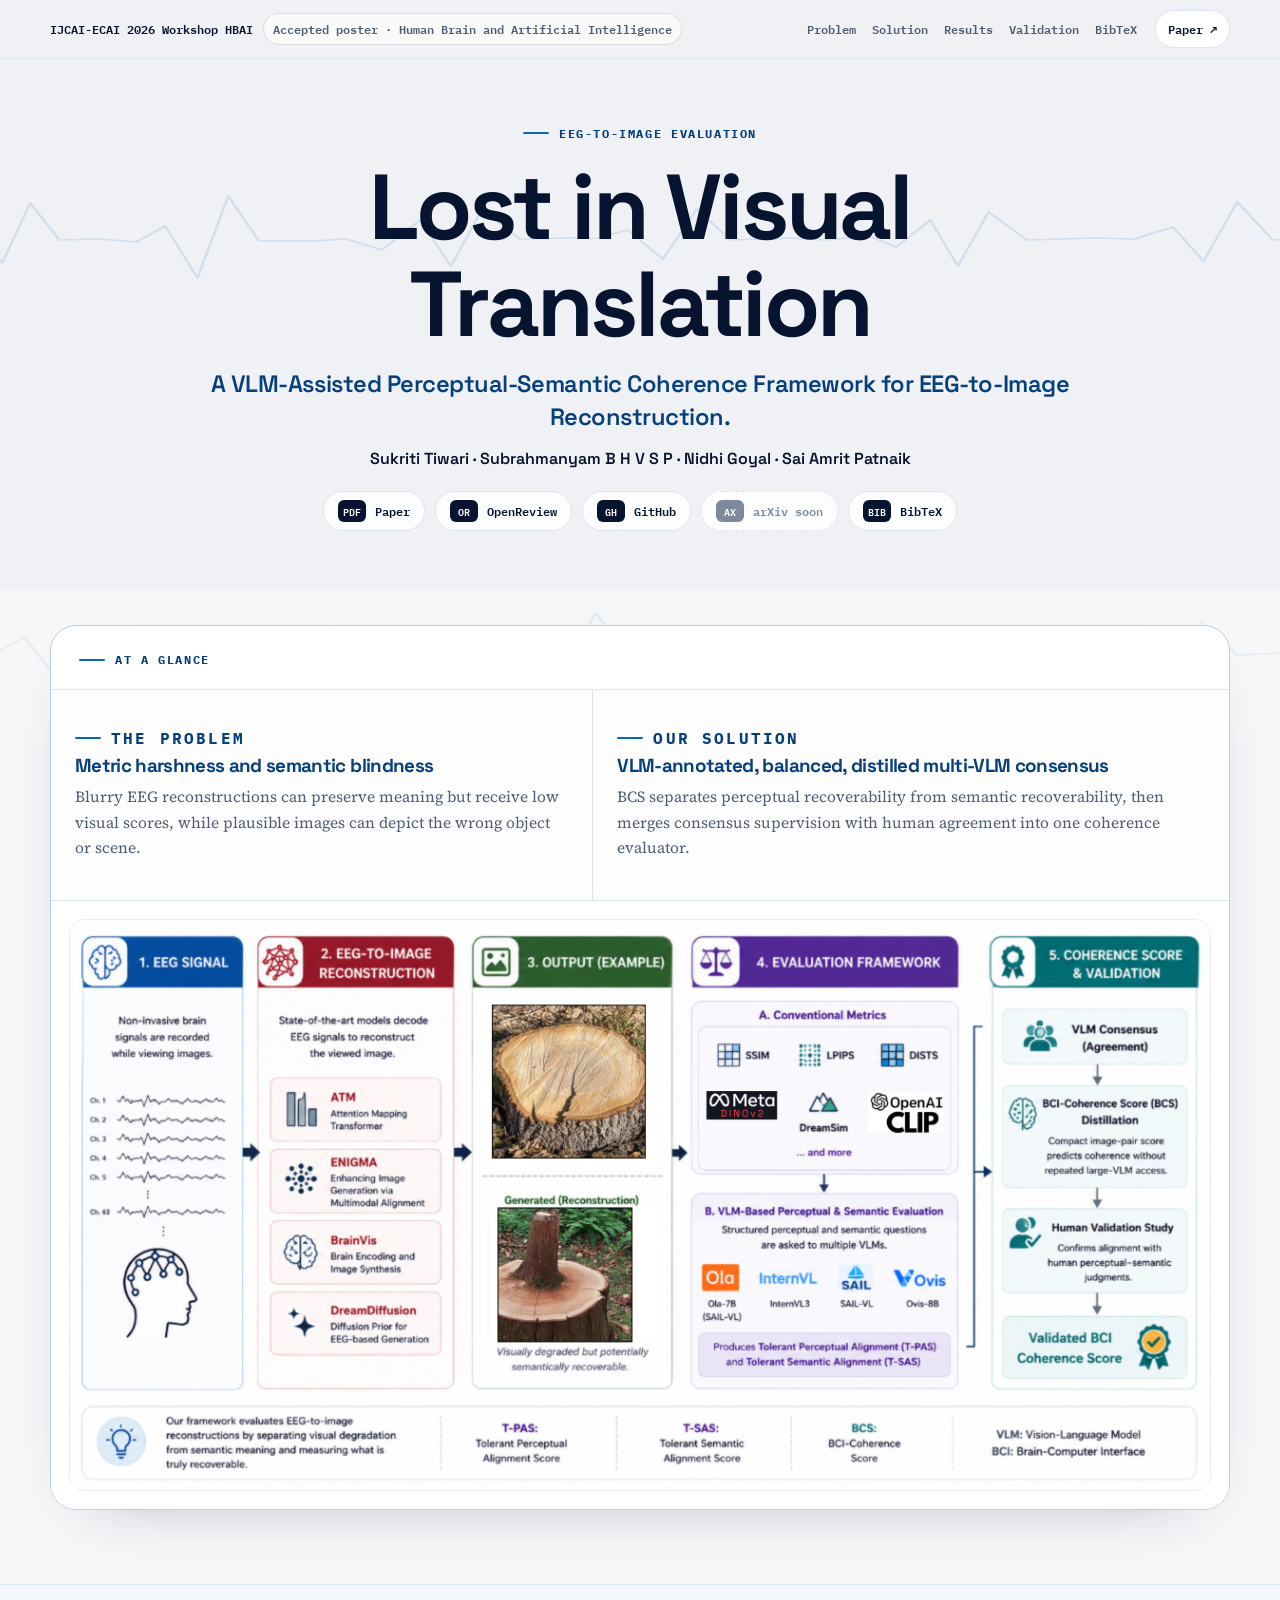
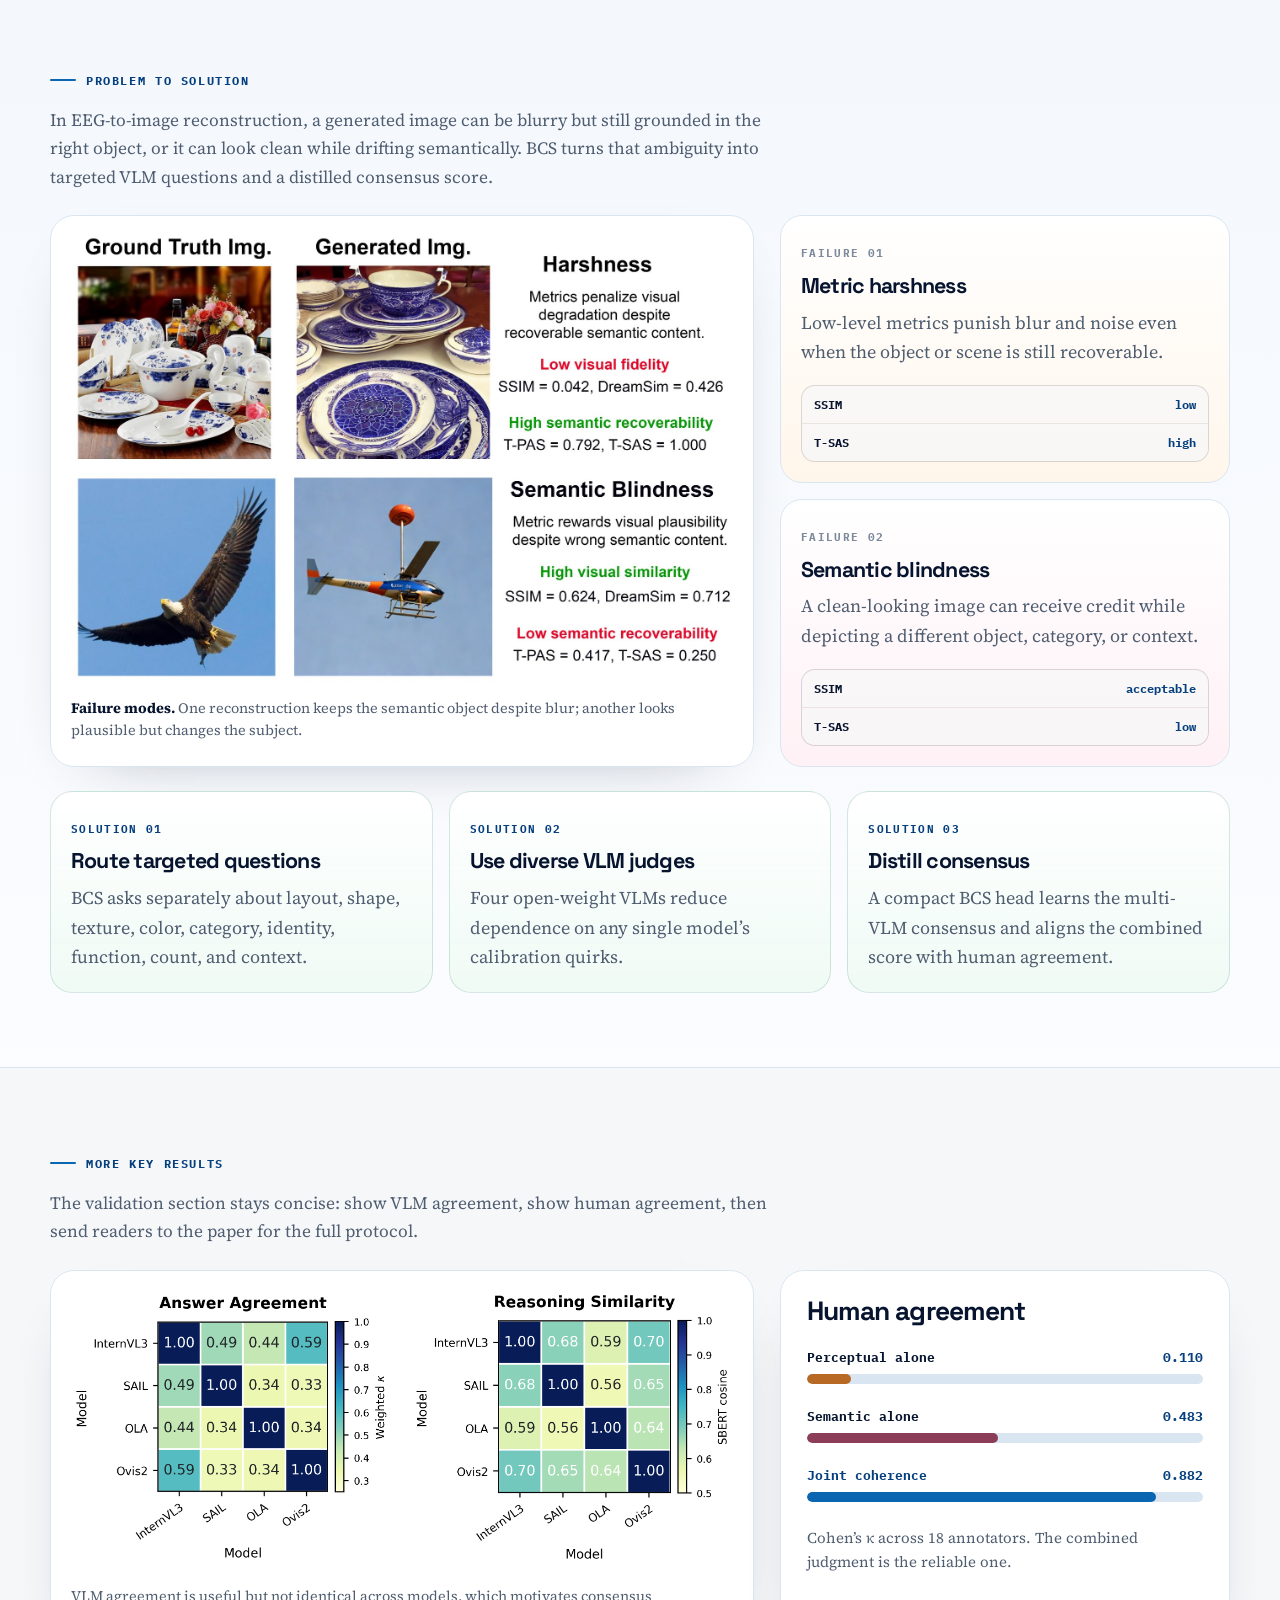
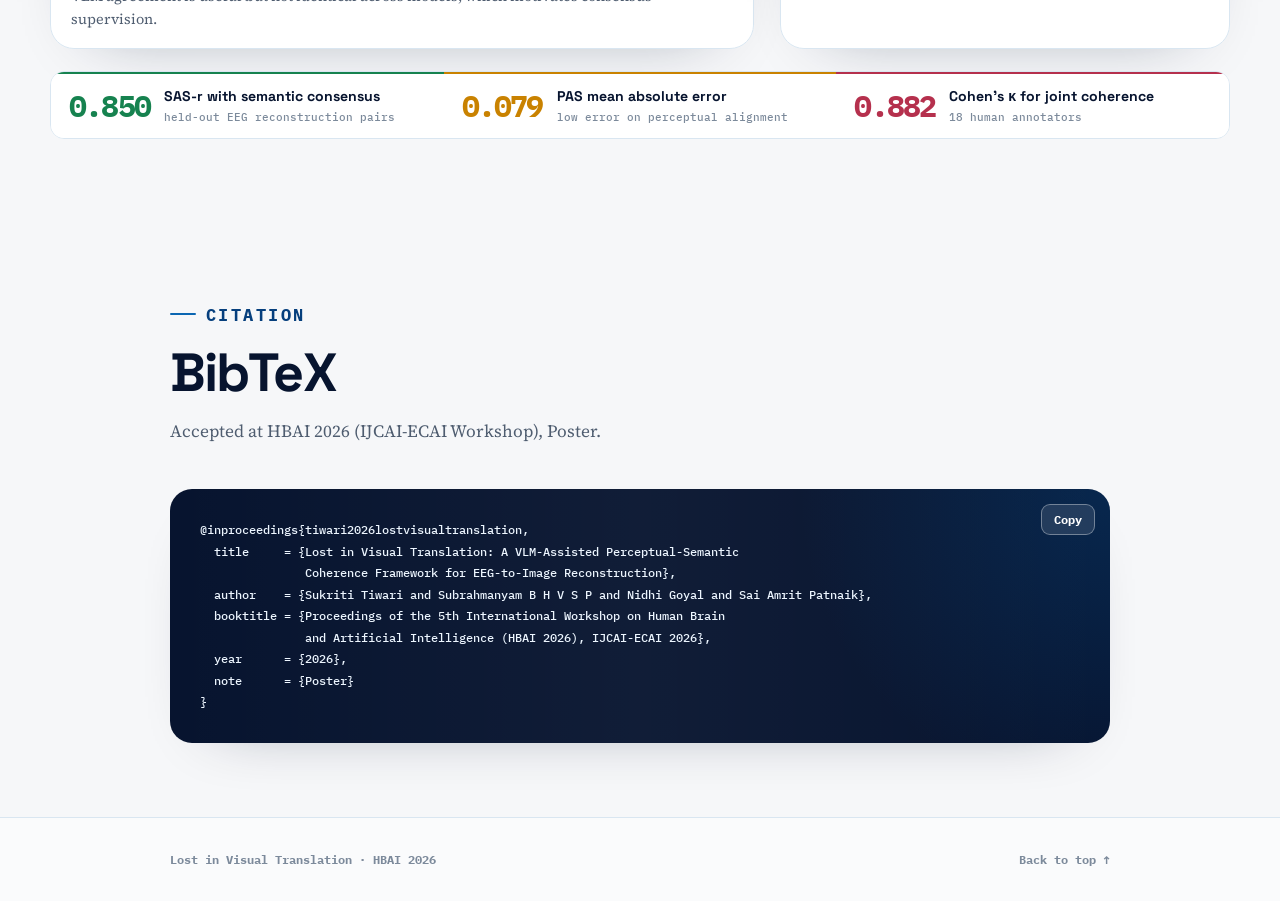
==== commit 660f4109: "Compact results metrics placement" ====
--- a/project-page/index.html
+++ b/project-page/index.html
@@ -138,24 +138,6 @@
 
   <section id="key-results" class="section-white">
     <div class="wrap-wide">
-      <div class="result-grid reveal">
-        <article>
-          <strong>0.850</strong>
-          <span>SAS-r with semantic consensus</span>
-          <small>held-out EEG reconstruction pairs</small>
-        </article>
-        <article>
-          <strong>0.079</strong>
-          <span>PAS mean absolute error</span>
-          <small>low error on perceptual alignment</small>
-        </article>
-        <article>
-          <strong>0.882</strong>
-          <span>Cohen’s κ for joint coherence</span>
-          <small>18 human annotators</small>
-        </article>
-      </div>
-
       <span id="validation" class="section-anchor" aria-hidden="true"></span>
       <div class="results-validation">
         <div class="validation-intro reveal">
@@ -191,6 +173,24 @@
         </div>
       </div>
 
+      <div class="result-grid reveal">
+        <article>
+          <strong>0.850</strong>
+          <span>SAS-r with semantic consensus</span>
+          <small>held-out EEG reconstruction pairs</small>
+        </article>
+        <article>
+          <strong>0.079</strong>
+          <span>PAS mean absolute error</span>
+          <small>low error on perceptual alignment</small>
+        </article>
+        <article>
+          <strong>0.882</strong>
+          <span>Cohen’s κ for joint coherence</span>
+          <small>18 human annotators</small>
+        </article>
+      </div>
+
     </div>
   </section>
 
--- a/project-page/style.css
+++ b/project-page/style.css
@@ -520,18 +520,22 @@
   display: grid;
   grid-template-columns: repeat(3, minmax(0, 1fr));
   overflow: hidden;
-  margin-bottom: 28px;
+  margin-top: 22px;
   border: 1px solid var(--line);
-  border-radius: var(--radius);
+  border-radius: 14px;
   background: #fff;
-  box-shadow: 0 18px 42px -36px rgba(7, 20, 47, .35);
+  box-shadow: 0 14px 34px -34px rgba(7, 20, 47, .32);
 }
 
 .result-grid article {
   --metric: var(--signal-dark);
   position: relative;
-  padding: 24px;
-  border-top: 3px solid var(--metric);
+  display: grid;
+  grid-template-columns: auto 1fr;
+  gap: 4px 14px;
+  align-items: center;
+  padding: 14px 18px;
+  border-top: 2px solid var(--metric);
   background: rgba(255, 255, 255, .92);
 }
 
@@ -548,26 +552,27 @@
 }
 
 .result-grid strong {
+  grid-row: 1 / span 2;
   display: block;
   color: var(--metric);
-  font: 700 clamp(1.8rem, 3.4vw, 2.85rem)/1 var(--mono);
+  font: 700 clamp(1.35rem, 2.35vw, 2rem)/1 var(--mono);
   letter-spacing: -.06em;
 }
 
 .result-grid span {
   display: block;
-  margin: 10px 0 6px;
+  margin: 0;
   color: var(--ink);
-  font: 700 1rem/1.25 var(--display);
+  font: 700 .88rem/1.25 var(--display);
 }
 
 .result-grid small {
   color: var(--faint);
-  font: 500 .72rem/1.45 var(--mono);
+  font: 500 .66rem/1.35 var(--mono);
 }
 
 .results-validation {
-  margin: 28px 0;
+  margin: 0;
 }
 
 .summary-board {
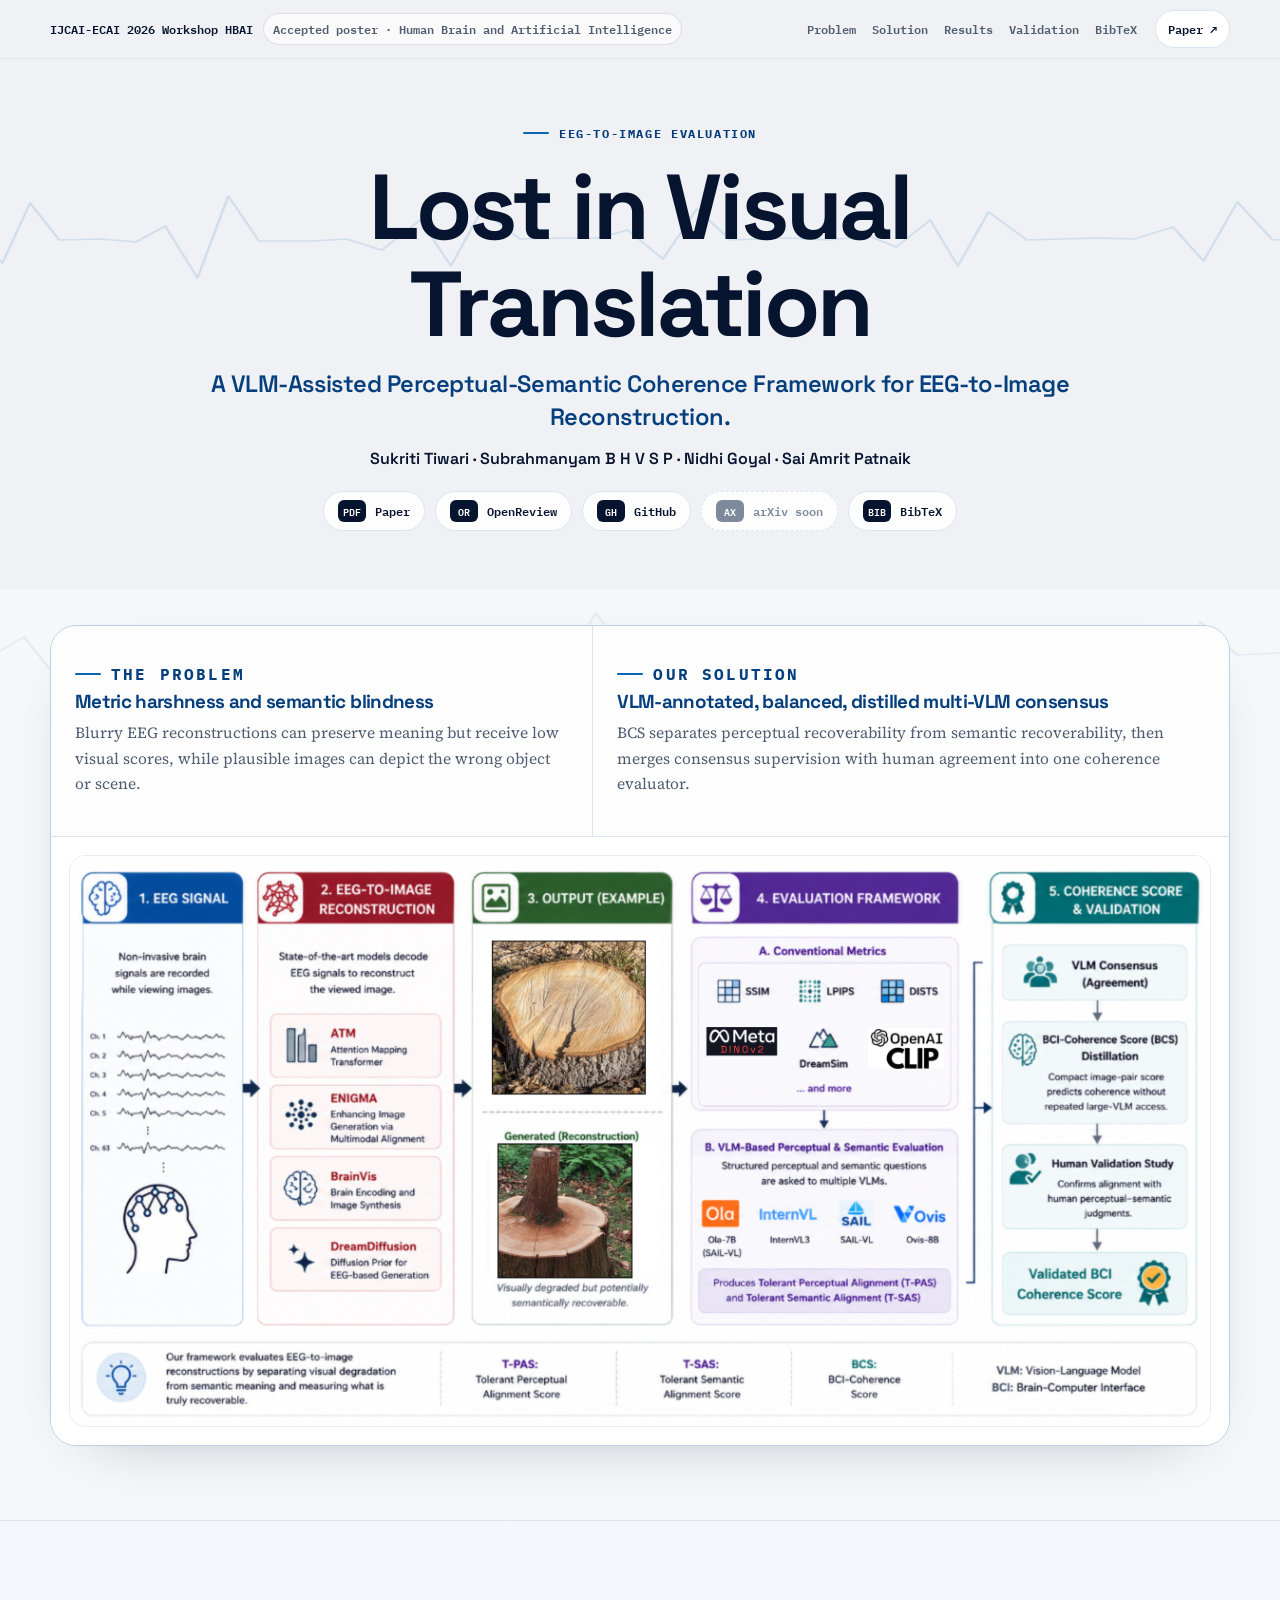
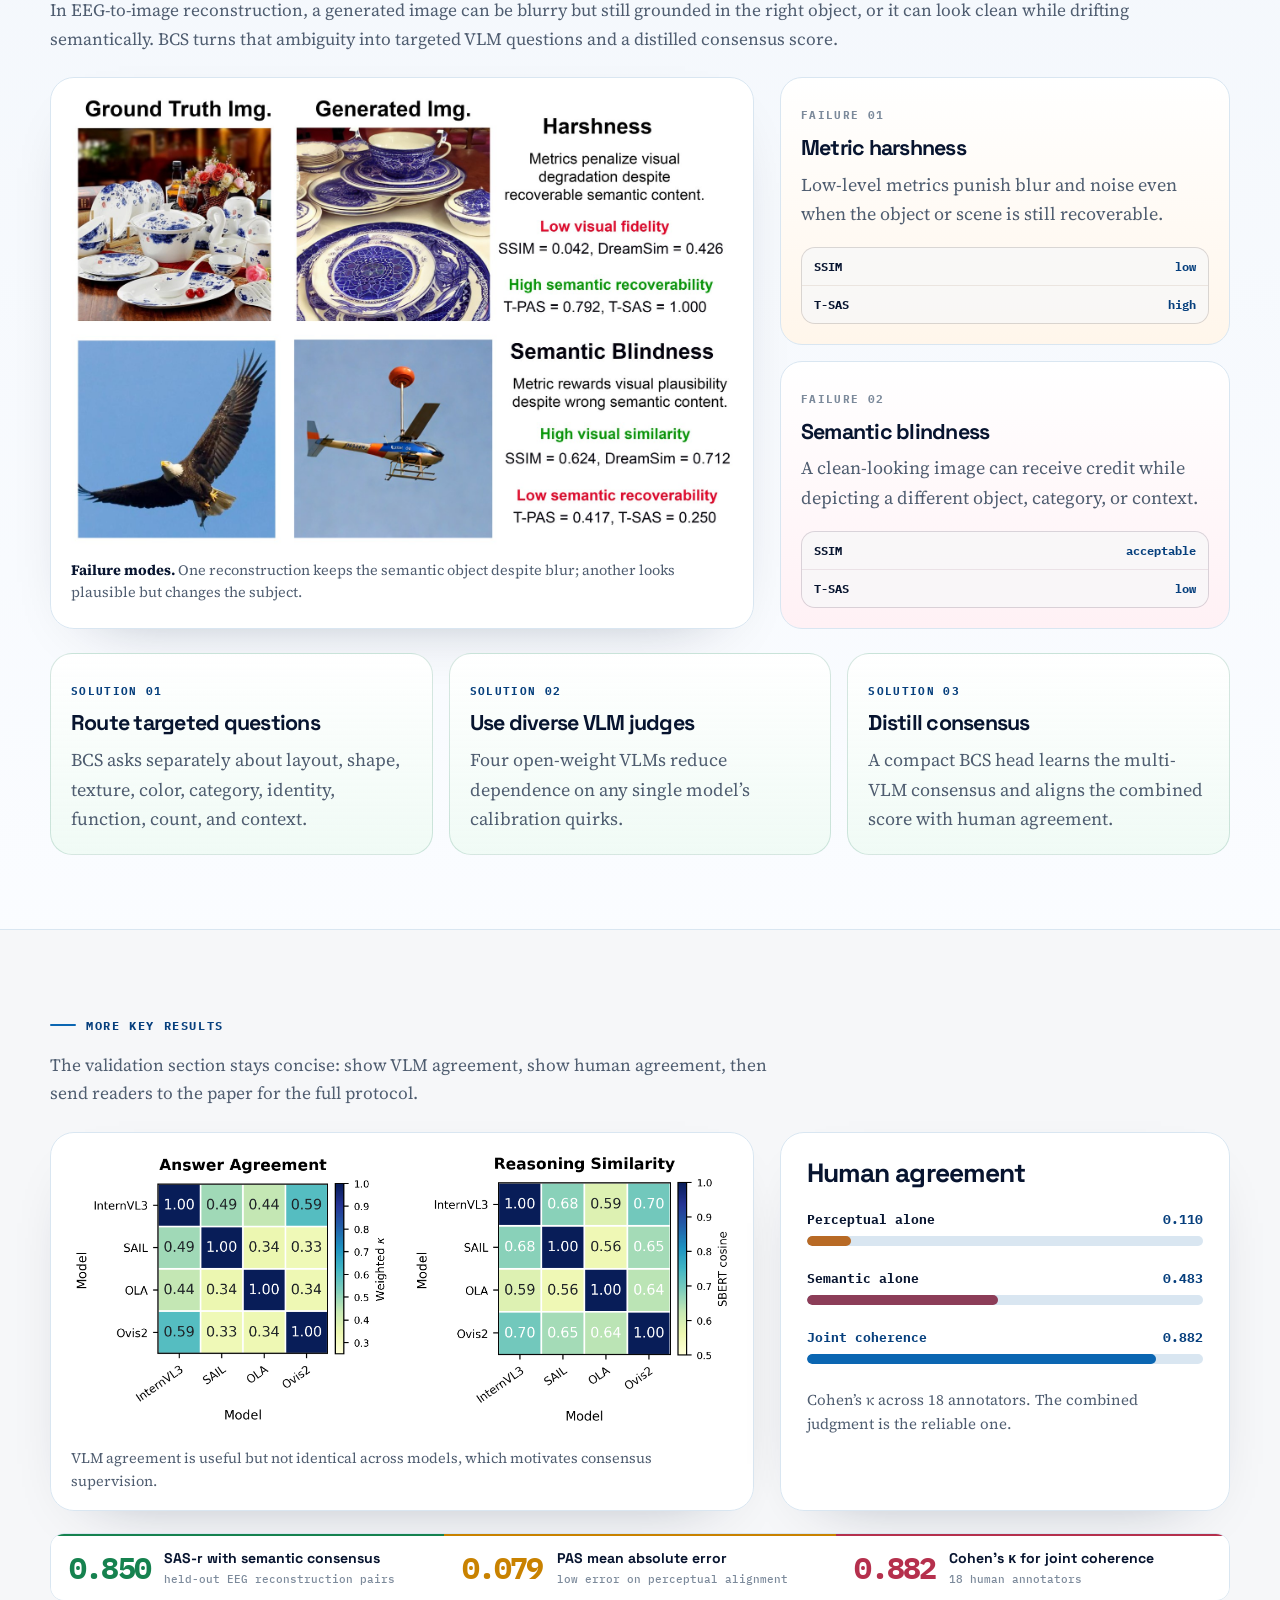
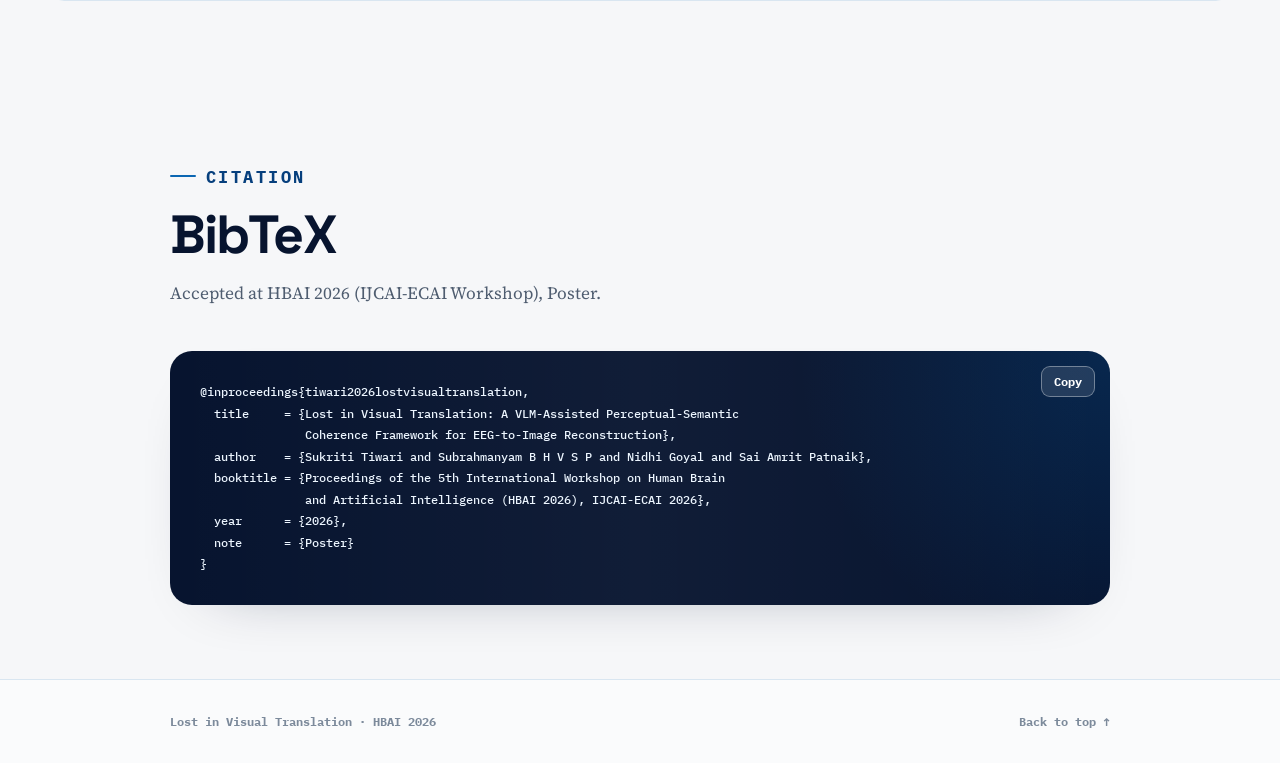
==== commit ec7bf853: "Simplify intro labels" ====
--- a/project-page/index.html
+++ b/project-page/index.html
@@ -61,10 +61,6 @@
   <section class="section-white pipeline-intro-section">
     <div class="wrap-wide">
       <div class="summary-board reveal" aria-label="Poster-style summary of the work">
-        <div class="board-title">
-          <p class="eyebrow">At a glance</p>
-        </div>
-
         <div class="problem-solution-strip">
           <article class="problem-panel">
             <p class="eyebrow">The problem</p>
@@ -90,7 +86,6 @@
     <div class="wrap-wide">
       <span id="solution" class="section-anchor" aria-hidden="true"></span>
       <div class="problem-intro reveal">
-        <p class="eyebrow">Problem to solution</p>
         <p>In EEG-to-image reconstruction, a generated image can be blurry but still grounded in the right object, or it can look clean while drifting semantically. BCS turns that ambiguity into targeted VLM questions and a distilled consensus score.</p>
       </div>
 
--- a/project-page/style.css
+++ b/project-page/style.css
@@ -585,26 +585,6 @@
   box-shadow: var(--shadow);
 }
 
-.board-title {
-  display: flex;
-  align-items: end;
-  justify-content: space-between;
-  gap: 24px;
-  padding: 26px 28px 22px;
-  border-bottom: 1px solid var(--line);
-}
-
-.board-title .eyebrow {
-  margin-bottom: 0;
-}
-
-.board-title h2 {
-  max-width: 620px;
-  margin-left: auto;
-  text-align: right;
-  font-size: clamp(1.6rem, 3vw, 2.55rem);
-}
-
 .issue-strip,
 .problem-solution-strip,
 .contribution-strip {
@@ -712,7 +692,11 @@
   font-size: 1.08rem;
 }
 
-.problem-intro,
+.problem-intro {
+  max-width: none;
+  margin-bottom: 24px;
+}
+
 .validation-intro {
   max-width: 720px;
   margin-bottom: 24px;
@@ -1037,15 +1021,6 @@
     grid-template-columns: 1fr;
   }
 
-  .board-title {
-    display: block;
-  }
-
-  .board-title h2 {
-    margin: 14px 0 0;
-    text-align: left;
-  }
-
   footer .wrap {
     flex-direction: column;
     align-items: flex-start;
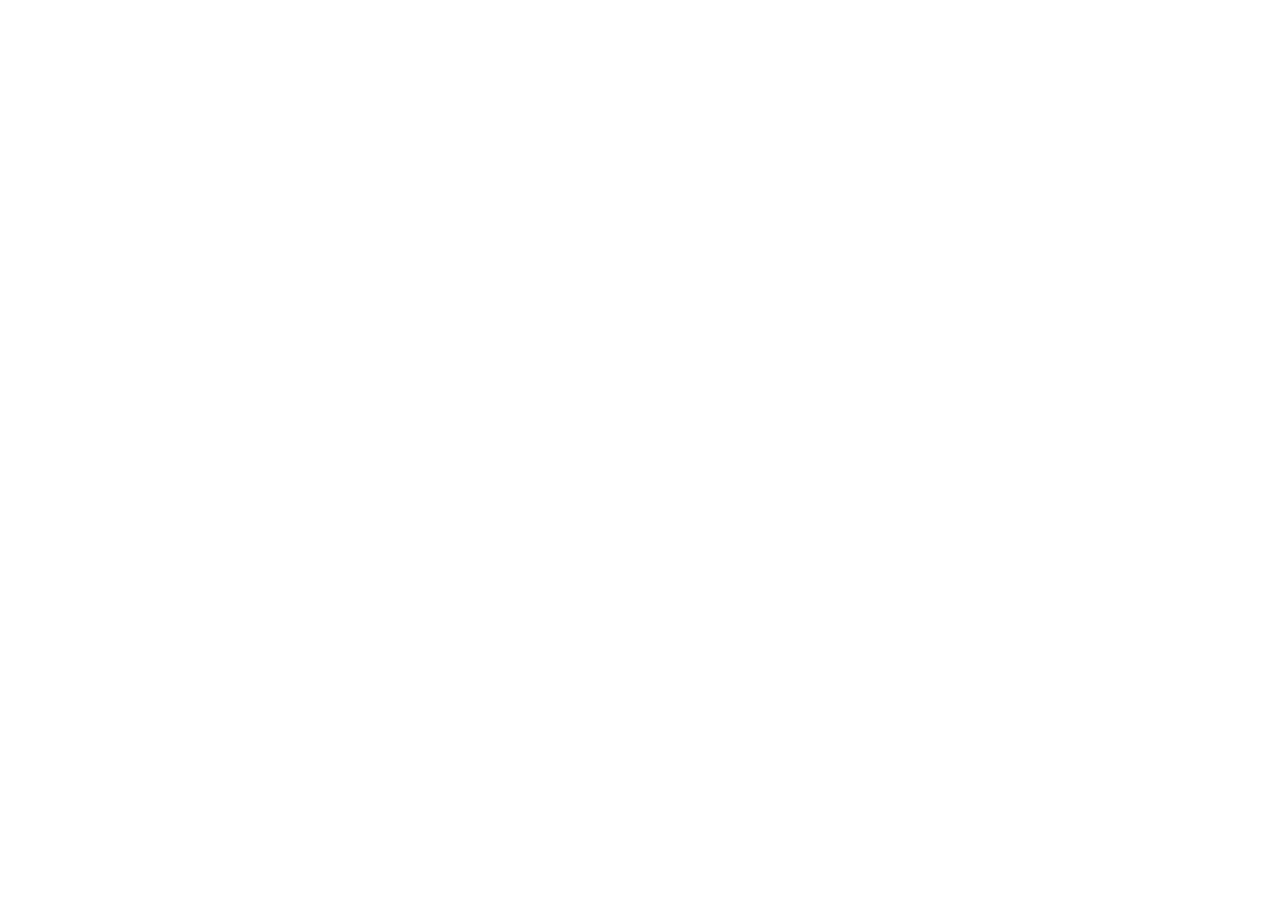
==== commit 4b2b03e4: "Add files via upload" ====
--- a/project-page/index.html
+++ b/project-page/index.html
@@ -1,224 +1,24 @@
 <!doctype html>
 <html lang="en">
-<head>
-  <meta charset="utf-8">
-  <meta name="viewport" content="width=device-width, initial-scale=1">
-  <title>Lost in Visual Translation</title>
-  <meta name="description" content="A VLM-assisted perceptual-semantic coherence framework for EEG-to-image reconstruction evaluation.">
-  <link rel="preconnect" href="https://fonts.googleapis.com">
-  <link rel="preconnect" href="https://fonts.gstatic.com" crossorigin>
-  <link href="https://fonts.googleapis.com/css2?family=Space+Grotesk:wght@500;600;700&family=Source+Serif+4:opsz,wght@8..60,400;8..60,600;8..60,700&family=IBM+Plex+Mono:wght@400;500;600&display=swap" rel="stylesheet">
-  <link rel="stylesheet" href="style.css">
-</head>
-<body id="top">
-<a class="skip-link" href="#main">Skip to content</a>
-
-<div class="page-signal-bg" aria-hidden="true">
-  <svg class="signal signal-a" viewBox="0 0 1800 260" preserveAspectRatio="none">
-    <path d="M0 130 L30 132 L48 121 L68 155 L86 95 L105 132 L132 131 L155 134 L174 118 L195 170 L215 88 L235 133 L270 133 L292 131 L315 142 L340 112 L360 158 L380 102 L405 131 L435 130 L456 130 L475 122 L498 151 L520 101 L542 132 L580 130 L605 132 L632 128 L650 139 L672 112 L690 158 L710 104 L735 132 L780 130 L805 131 L830 119 L850 153 L872 94 L895 132 L920 130 L946 132 L970 126 L995 145 L1018 110 L1038 160 L1061 98 L1088 132 L1130 131 L1155 130 L1180 136 L1202 117 L1225 166 L1247 92 L1270 132 L1310 130 L1338 131 L1365 123 L1390 154 L1415 104 L1440 132 L1488 130 L1514 132 L1540 119 L1562 168 L1587 91 L1610 132 L1652 130 L1680 132 L1706 127 L1728 141 L1750 116 L1772 159 L1800 130" />
-  </svg>
-  <svg class="signal signal-b" viewBox="0 0 1800 260" preserveAspectRatio="none">
-    <path d="M0 130 L36 129 L56 138 L82 115 L101 151 L120 108 L146 132 L190 130 L216 131 L242 125 L260 146 L282 103 L302 133 L350 130 L380 132 L406 119 L430 161 L454 91 L476 132 L512 130 L548 132 L576 127 L598 141 L620 111 L646 155 L670 105 L698 132 L742 130 L770 131 L798 121 L824 151 L848 100 L872 133 L915 130 L944 132 L972 124 L996 145 L1020 110 L1042 154 L1070 104 L1096 132 L1142 130 L1170 131 L1200 118 L1225 159 L1250 93 L1272 132 L1315 130 L1346 132 L1374 126 L1396 140 L1420 114 L1444 153 L1472 107 L1500 132 L1545 130 L1572 131 L1600 122 L1626 150 L1650 99 L1674 133 L1720 130 L1750 132 L1775 128 L1800 130" />
-  </svg>
-</div>
-
-<header class="nav">
-  <div class="nav-inner">
-    <div class="nav-left">
-      <a class="nav-brand" href="#top">IJCAI-ECAI 2026 Workshop HBAI</a>
-      <span class="nav-acceptance">Accepted poster · Human Brain and Artificial Intelligence</span>
-    </div>
-    <nav aria-label="Primary">
-      <a href="#problem">Problem</a>
-      <a href="#solution">Solution</a>
-      <a href="#key-results">Results</a>
-      <a href="#validation">Validation</a>
-      <a href="#bibtex">BibTeX</a>
-    </nav>
-    <a class="nav-paper" href="paper.pdf" target="_blank" rel="noopener">Paper ↗</a>
-  </div>
-</header>
-
-<main id="main">
-  <section class="hero">
-    <div class="wrap-wide hero-grid">
-      <div class="hero-copy reveal">
-        <p class="eyebrow">EEG-to-image evaluation</p>
-        <h1>Lost in Visual Translation</h1>
-        <p class="subtitle">A VLM-Assisted Perceptual-Semantic Coherence Framework for EEG-to-Image Reconstruction.</p>
-        <p class="authors">Sukriti Tiwari · Subrahmanyam B H V S P · Nidhi Goyal · Sai Amrit Patnaik</p>
-        <div class="link-row" aria-label="Publication links">
-          <a href="paper.pdf" target="_blank" rel="noopener"><span>PDF</span> Paper</a>
-          <a href="https://openreview.net/forum?id=vVEQUYVaLu&amp;noteId=vVEQUYVaLu" target="_blank" rel="noopener"><span>OR</span> OpenReview</a>
-          <a href="https://github.com/Sukt03/bci-coherence-score" target="_blank" rel="noopener"><span>GH</span> GitHub</a>
-          <span class="link-pending" title="arXiv link pending"><span>AX</span> arXiv soon</span>
-          <a href="#bibtex"><span>BIB</span> BibTeX</a>
-        </div>
-      </div>
-    </div>
-  </section>
-
-  <section class="section-white pipeline-intro-section">
-    <div class="wrap-wide">
-      <div class="summary-board reveal" aria-label="Poster-style summary of the work">
-        <div class="problem-solution-strip">
-          <article class="problem-panel">
-            <p class="eyebrow">The problem</p>
-            <h3>Metric harshness and semantic blindness</h3>
-            <p>Blurry EEG reconstructions can preserve meaning but receive low visual scores, while plausible images can depict the wrong object or scene.</p>
-          </article>
-          <article class="solution-panel">
-            <p class="eyebrow">Our solution</p>
-            <h3>VLM-annotated, balanced, distilled multi-VLM consensus</h3>
-            <p>BCS separates perceptual recoverability from semantic recoverability, then merges consensus supervision with human agreement into one coherence evaluator.</p>
-          </article>
-        </div>
-
-        <figure class="pipeline-board">
-          <img src="pipeline_drawio.png" alt="Pipeline diagram showing problem and BCS solution for EEG-to-image evaluation.">
-        </figure>
-      </div>
-
-    </div>
-  </section>
-
-  <section id="problem" class="section-soft">
-    <div class="wrap-wide">
-      <span id="solution" class="section-anchor" aria-hidden="true"></span>
-      <div class="problem-intro reveal">
-        <p>In EEG-to-image reconstruction, a generated image can be blurry but still grounded in the right object, or it can look clean while drifting semantically. BCS turns that ambiguity into targeted VLM questions and a distilled consensus score.</p>
-      </div>
-
-      <div class="problem-layout reveal">
-        <figure class="paper-figure">
-          <img src="figure1_failure_modes.jpg" alt="Examples of metric harshness and semantic blindness in EEG-to-image reconstruction.">
-          <figcaption><strong>Failure modes.</strong> One reconstruction keeps the semantic object despite blur; another looks plausible but changes the subject.</figcaption>
-        </figure>
-
-        <div class="failure-cards">
-          <article class="failure-card harsh">
-            <span>Failure 01</span>
-            <h3>Metric harshness</h3>
-            <p>Low-level metrics punish blur and noise even when the object or scene is still recoverable.</p>
-            <dl><div><dt>SSIM</dt><dd>low</dd></div><div><dt>T-SAS</dt><dd>high</dd></div></dl>
-          </article>
-          <article class="failure-card blind">
-            <span>Failure 02</span>
-            <h3>Semantic blindness</h3>
-            <p>A clean-looking image can receive credit while depicting a different object, category, or context.</p>
-            <dl><div><dt>SSIM</dt><dd>acceptable</dd></div><div><dt>T-SAS</dt><dd>low</dd></div></dl>
-          </article>
-        </div>
-      </div>
-
-      <div class="solution-cards reveal">
-        <article class="failure-card solution-step">
-          <span>Solution 01</span>
-          <h3>Route targeted questions</h3>
-          <p>BCS asks separately about layout, shape, texture, color, category, identity, function, count, and context.</p>
-        </article>
-        <article class="failure-card solution-step">
-          <span>Solution 02</span>
-          <h3>Use diverse VLM judges</h3>
-          <p>Four open-weight VLMs reduce dependence on any single model’s calibration quirks.</p>
-        </article>
-        <article class="failure-card solution-step">
-          <span>Solution 03</span>
-          <h3>Distill consensus</h3>
-          <p>A compact BCS head learns the multi-VLM consensus and aligns the combined score with human agreement.</p>
-        </article>
-      </div>
-    </div>
-  </section>
-
-  <section id="key-results" class="section-white">
-    <div class="wrap-wide">
-      <span id="validation" class="section-anchor" aria-hidden="true"></span>
-      <div class="results-validation">
-        <div class="validation-intro reveal">
-          <p class="eyebrow">More key results</p>
-          <p>The validation section stays concise: show VLM agreement, show human agreement, then send readers to the paper for the full protocol.</p>
-        </div>
-
-        <div class="validation-layout reveal">
-          <figure class="paper-figure">
-            <img src="figure3_vlm_agreement.png" alt="Agreement and rationale similarity among four VLM evaluators.">
-            <figcaption>VLM agreement is useful but not identical across models, which motivates consensus supervision.</figcaption>
-          </figure>
-
-          <div class="agreement-card">
-            <h3>Human agreement</h3>
-            <div class="bar-row">
-              <span>Perceptual alone</span>
-              <b>0.110</b>
-              <i style="--w:11%;--c:var(--static)"></i>
-            </div>
-            <div class="bar-row">
-              <span>Semantic alone</span>
-              <b>0.483</b>
-              <i style="--w:48.3%;--c:var(--error)"></i>
-            </div>
-            <div class="bar-row best">
-              <span>Joint coherence</span>
-              <b>0.882</b>
-              <i style="--w:88.2%;--c:var(--signal)"></i>
-            </div>
-            <p>Cohen’s κ across 18 annotators. The combined judgment is the reliable one.</p>
-          </div>
-        </div>
-      </div>
-
-      <div class="result-grid reveal">
-        <article>
-          <strong>0.850</strong>
-          <span>SAS-r with semantic consensus</span>
-          <small>held-out EEG reconstruction pairs</small>
-        </article>
-        <article>
-          <strong>0.079</strong>
-          <span>PAS mean absolute error</span>
-          <small>low error on perceptual alignment</small>
-        </article>
-        <article>
-          <strong>0.882</strong>
-          <span>Cohen’s κ for joint coherence</span>
-          <small>18 human annotators</small>
-        </article>
-      </div>
-
-    </div>
-  </section>
-
-  <section id="bibtex" class="section-white">
-    <div class="wrap">
-      <div class="section-head reveal">
-        <p class="eyebrow">Citation</p>
-        <h2>BibTeX</h2>
-        <p>Accepted at HBAI 2026 (IJCAI-ECAI Workshop), Poster.</p>
-      </div>
-      <div class="bibtex reveal">
-        <button type="button" data-copy-bibtex>Copy</button>
-        <pre id="bibtex-source">@inproceedings{tiwari2026lostvisualtranslation,
-  title     = {Lost in Visual Translation: A VLM-Assisted Perceptual-Semantic
-               Coherence Framework for EEG-to-Image Reconstruction},
-  author    = {Sukriti Tiwari and Subrahmanyam B H V S P and Nidhi Goyal and Sai Amrit Patnaik},
-  booktitle = {Proceedings of the 5th International Workshop on Human Brain
-               and Artificial Intelligence (HBAI 2026), IJCAI-ECAI 2026},
-  year      = {2026},
-  note      = {Poster}
-}</pre>
-      </div>
-    </div>
-  </section>
-</main>
-
-<footer>
-  <div class="wrap">
-    <p>Lost in Visual Translation · HBAI 2026</p>
-    <a href="#top">Back to top ↑</a>
-  </div>
-</footer>
-
-<script src="script.js"></script>
-</body>
+  <head>
+    <meta charset="utf-8" />
+    <meta name="viewport" content="width=device-width, initial-scale=1" />
+    <title>Lost in Visual Translation</title>
+    <link rel="icon" type="image/svg+xml" href="/BCS/favicon.svg" />
+    <meta
+      name="description"
+      content="A VLM-assisted perceptual-semantic coherence framework for EEG-to-image reconstruction evaluation."
+    />
+    <link rel="preconnect" href="https://fonts.googleapis.com" />
+    <link rel="preconnect" href="https://fonts.gstatic.com" crossorigin />
+    <link
+      href="https://fonts.googleapis.com/css2?family=Space+Grotesk:wght@500;600;700&family=Source+Serif+4:opsz,wght@8..60,400;8..60,600;8..60,700&family=IBM+Plex+Mono:wght@400;500;600&display=swap"
+      rel="stylesheet"
+    />
+    <script type="module" crossorigin src="/BCS/assets/index-DZjHzOx9.js"></script>
+    <link rel="stylesheet" crossorigin href="/BCS/assets/index-qg8C5PW-.css">
+  </head>
+  <body id="top">
+    <div id="root"></div>
+  </body>
 </html>
